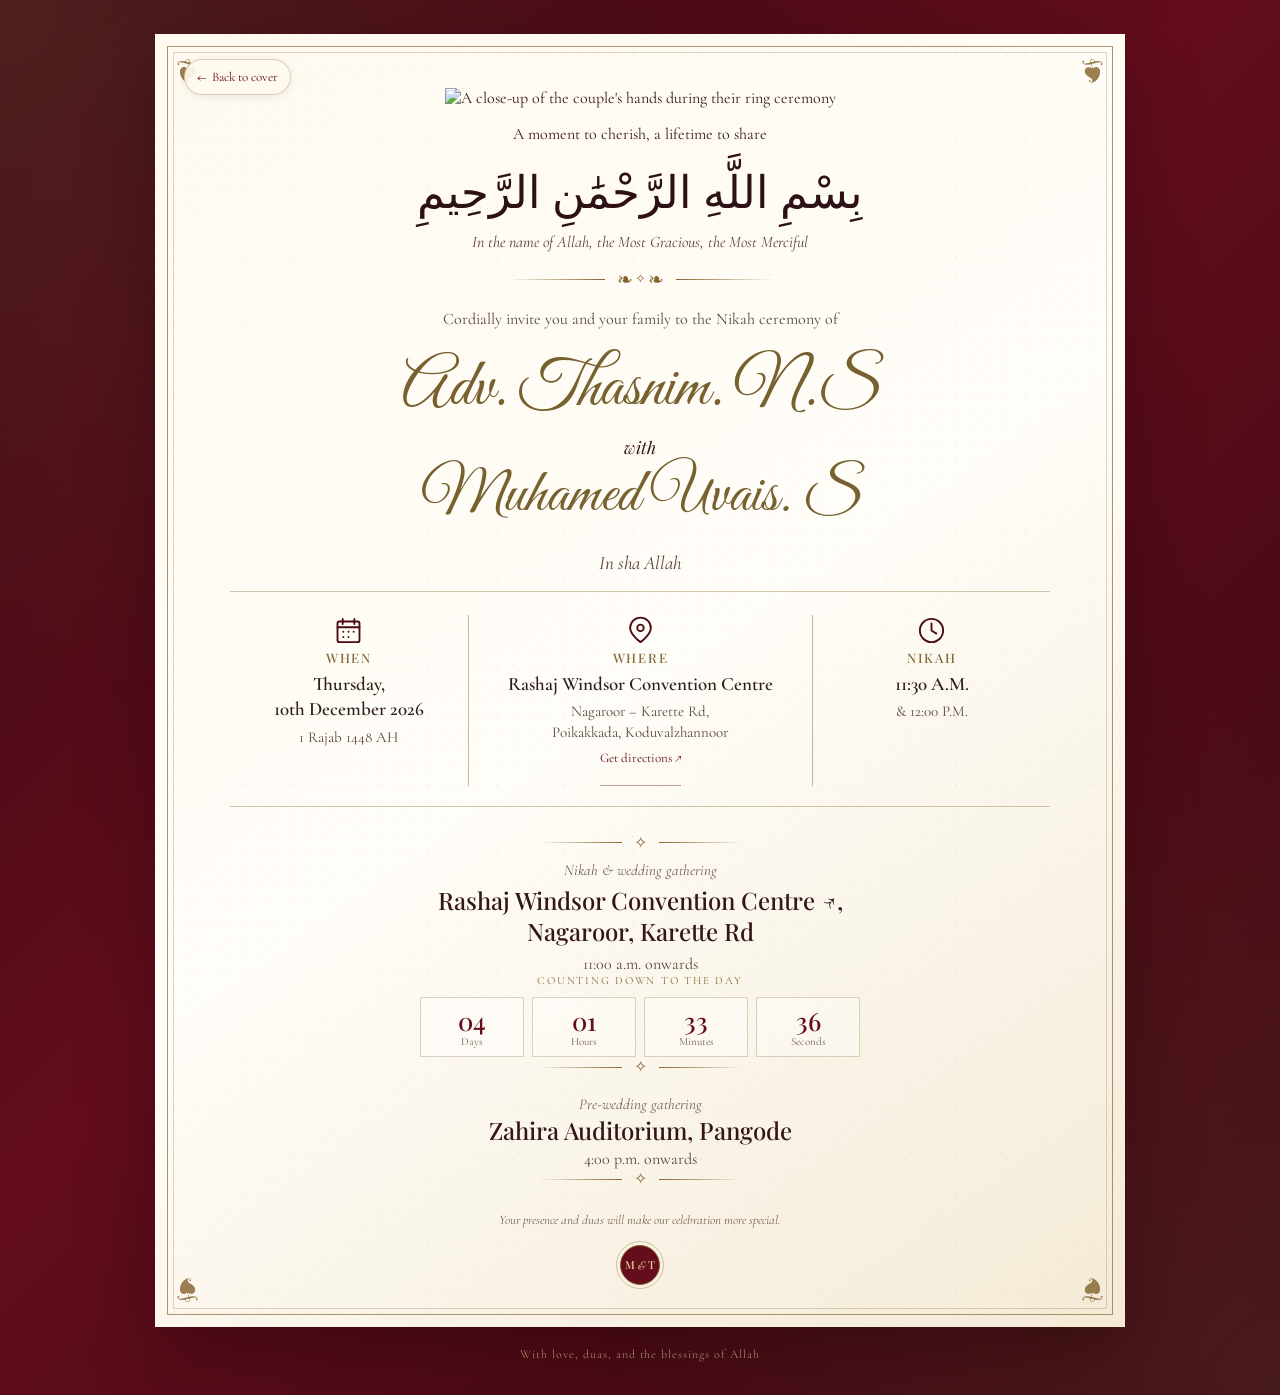
==== invitation.html @ 9c149358 "Update invitation.html" ====
<!DOCTYPE html>
<html lang="en">
<head>
  <meta charset="UTF-8" />
  <meta name="viewport" content="width=device-width, initial-scale=1.0" />
  <meta name="theme-color" content="#640d1c" />
  <meta name="description" content="Nikah invitation of Adv. Thasnim N.S and Muhamed Uvais S, Thursday 10 December 2026." />
  <title>The Invitation | Thasnim &amp; Muhamed Uvais</title>
  <link rel="preconnect" href="https://fonts.googleapis.com" />
  <link rel="preconnect" href="https://fonts.gstatic.com" crossorigin />
  <link href="https://fonts.googleapis.com/css2?family=Cormorant+Garamond:wght@400;500;600;700&family=Great+Vibes&family=Playfair+Display:wght@400;500;600;700&display=swap" rel="stylesheet" />
  <link rel="stylesheet" href="style.css" />
  <script src="script.js" defer></script>
</head>
<body class="invitation-page">
  <main class="invitation-wrap">
    <article class="invitation-paper">
      <div class="paper-border" aria-hidden="true"></div>
      <span class="paper-corner paper-corner--tl" aria-hidden="true">❦</span>
      <span class="paper-corner paper-corner--tr" aria-hidden="true">❦</span>
      <span class="paper-corner paper-corner--bl" aria-hidden="true">❦</span>
      <span class="paper-corner paper-corner--br" aria-hidden="true">❦</span>

      <!-- Wedding photograph hero: keep images/wedding-hands.jpeg beside these files. -->
      <section class="invitation-hero" aria-label="Wedding photograph">
        <img
          class="hero-image"
          src="images/wedding-hands.jpeg"
          alt="A close-up of the couple's hands during their ring ceremony"
          width="1040"
          height="694"
          fetchpriority="high"
        />
        <div class="hero-overlay" aria-hidden="true"></div>
        <a class="back-link" href="index.html" aria-label="Return to the cover page">Back to cover</a>
        <div class="hero-ornament" aria-hidden="true">
          
        </div>
        <p class="hero-caption">A moment to cherish, a lifetime to share</p>
      </section>

      <div class="invitation-content">
        <header class="invitation-header">
          <p class="bismillah" lang="ar" dir="rtl">بِسْمِ اللَّهِ الرَّحْمَٰنِ الرَّحِيمِ</p>
          <p class="translation">In the name of Allah, the Most Gracious, the Most Merciful</p>
          <div class="ornament-divider" aria-hidden="true"><span></span>❧<i>✧</i>❧<span></span></div>
          <p class="invitation-copy">Cordially invite you and your family to the Nikah ceremony of</p>
        </header>

        <section class="couple-section" aria-label="The couple">
          <p class="script-name bride-name">Adv. Thasnim. N.S</p>
          <p class="with-line">with</p>
          <p class="script-name groom-name">Muhamed Uvais. S</p>
        </section>

        <p class="insha-line">In sha Allah</p>

        <section class="event-grid" aria-label="Wedding details">
          <div class="event-item">
            <div class="event-icon" aria-hidden="true">
              <svg viewBox="0 0 24 24"><rect x="3.5" y="5" width="17" height="16" rx="1.5"></rect><path d="M7.5 3v4M16.5 3v4M3.5 9.5h17M8 13h.01M12 13h.01M16 13h.01M8 17h.01M12 17h.01"></path></svg>
            </div>
            <h2>When</h2>
            <p class="event-main">Thursday,<br />10th December 2026</p>
            <p class="event-sub">1 Rajab 1448 AH</p>
          </div>

          <div class="event-item event-item--venue">
            <div class="event-icon" aria-hidden="true">
              <svg viewBox="0 0 24 24"><path d="M20 10c0 5.2-8 11-8 11S4 15.2 4 10a8 8 0 1 1 16 0Z"></path><circle cx="12" cy="10" r="2.5"></circle></svg>
            </div>
            <h2>Where</h2>
            <p class="event-main">Rashaj Windsor Convention Centre</p>
            <p class="event-sub">Nagaroor – Karette Rd,<br />Poikakkada, Koduvalzhannoor</p>
            <a class="text-link" href="https://www.google.com/maps/search/?api=1&amp;query=Rashaj+Windsor+Convention+Centre+Nagaroor+Karette+Road+Poikakkada+Koduvalzhannoor" target="_blank" rel="noopener noreferrer">Get directions ↗</a>
          </div>

          <div class="event-item">
            <div class="event-icon" aria-hidden="true">
              <svg viewBox="0 0 24 24"><circle cx="12" cy="12" r="9"></circle><path d="M12 6.5V12l3.8 2.4"></path></svg>
            </div>
            <h2>Nikah</h2>
            <p class="event-main">11:30 A.M.</p>
            <p class="event-sub">&amp; 12:00 P.M.</p>
          </div>
        </section>

        <section class="countdown-section" aria-label="Countdown to the wedding">
          <div class="ornament-divider ornament-divider--small" aria-hidden="true"><span></span>✧<span></span></div>
          <p class="gathering-label">Nikah &amp; wedding gathering</p>
          <p class="gathering-detail">
            <a class="gathering-map-link" href="https://www.google.com/maps/search/?api=1&amp;query=Rashaj+Windsor+Convention+Centre+Nagaroor+Karette+Road+Poikakkada+Koduvalzhannoor" target="_blank" rel="noopener noreferrer">Rashaj Windsor Convention Centre ↗,<br />Nagaroor, Karette Rd</a>
          </p>
          <p class="gathering-time">11:00 a.m. onwards</p>
          <p class="countdown-heading">Counting down to the day</p>
          <div class="countdown" data-countdown>
            <div><strong data-days>--</strong><span>Days</span></div>
            <div><strong data-hours>--</strong><span>Hours</span></div>
            <div><strong data-minutes>--</strong><span>Minutes</span></div>
            <div><strong data-seconds>--</strong><span>Seconds</span></div>
          </div>
          <div class="ornament-divider ornament-divider--small" aria-hidden="true"><span></span>✧<span></span></div>
        </section>

        <section class="gathering-section" aria-label="Pre-wedding gathering">
          <p class="gathering-label">Pre-wedding gathering</p>
          <p class="gathering-detail">Zahira Auditorium, Pangode</p>
          <p class="gathering-time">4:00 p.m. onwards</p>
          <div class="ornament-divider ornament-divider--small" aria-hidden="true"><span></span>✧<span></span></div>
        </section>

        <footer class="invitation-footer">
          <p class="footer-dua">Your presence and duas will make our celebration more special.</p>
          <a class="return-seal" href="index.html" aria-label="Return to the cover page"><span>M <i>&amp;</i> T</span></a>
        </footer>
      </div>
    </article>
    <p class="outside-note">With love, duas, and the blessings of Allah</p>
  </main>
</body>
</html>
---- style.css ----
:root {
  --red-950: #350711;
  --red-900: #4a0915;
  --red-800: #640d1c;
  --red-700: #7d1727;
  --red-600: #912b3a;
  --gold: #c5a15d;
  --gold-light: #ead6a0;
  --gold-dark: #86642f;
  --paper: #fffaf0;
  --paper-deep: #f4ead6;
  --ink: #37171a;
  --muted-ink: #745d54;
  --serif: "Cormorant Garamond", Georgia, serif;
  --display: "Playfair Display", Georgia, serif;
  --script: "Great Vibes", "Brush Script MT", cursive;
}

* { box-sizing: border-box; }
html { scroll-behavior: smooth; }
body { margin: 0; font-family: var(--serif); }
a { color: inherit; }

/* COVER PAGE */
.cover-page {
  min-height: 100svh;
  color: var(--paper);
  background:
    radial-gradient(ellipse at 50% 40%, rgba(160, 45, 57, .5), transparent 48%),
    radial-gradient(circle at 6% 9%, rgba(205, 164, 91, .15), transparent 24%),
    radial-gradient(circle at 92% 88%, rgba(205, 164, 91, .12), transparent 27%),
    linear-gradient(135deg, var(--red-950), var(--red-800) 49%, #470813);
}
.cover-scene {
  min-height: 100svh;
  width: 100%;
  position: relative;
  isolation: isolate;
  display: flex;
  flex-direction: column;
  align-items: center;
  justify-content: center;
  padding: 30px 18px 22px;
  overflow: hidden;
}
.cover-scene::before,
.cover-scene::after {
  content: "✧  ❦  ✧";
  position: absolute;
  z-index: -1;
  color: rgba(234, 214, 160, .4);
  font-size: clamp(30px, 5vw, 65px);
  letter-spacing: .2em;
  writing-mode: vertical-rl;
  user-select: none;
}
.cover-scene::before { top: 7%; left: 3%; }
.cover-scene::after { right: 3%; bottom: 7%; transform: rotate(180deg); }
.ambient-glow {
  position: absolute;
  inset: 20px;
  border: 1px solid rgba(234, 214, 160, .23);
  outline: 1px solid rgba(234, 214, 160, .10);
  outline-offset: 5px;
  pointer-events: none;
}
.cover-card {
  width: min(100%, 525px);
  min-height: 680px;
  position: relative;
  display: flex;
  flex-direction: column;
  align-items: center;
  justify-content: center;
  padding: 54px 28px 42px;
  text-align: center;
  background:
    linear-gradient(135deg, rgba(255, 250, 240, .075), rgba(255, 250, 240, .015)),
    rgba(63, 6, 17, .18);
  border: 1px solid rgba(222, 186, 111, .75);
  box-shadow: 0 22px 80px rgba(20, 0, 4, .28), inset 0 0 0 7px rgba(222, 186, 111, .055);
  animation: card-arrive .8s ease both;
}
.cover-card::before {
  content: "";
  position: absolute;
  inset: 8px;
  border: 1px solid rgba(222, 186, 111, .35);
  pointer-events: none;
}
.corner-flourish {
  position: absolute;
  z-index: 1;
  color: var(--gold-light);
  font-size: 36px;
  line-height: 1;
  opacity: .88;
}
.corner-flourish--tl { top: 17px; left: 17px; }
.corner-flourish--tr { top: 17px; right: 17px; transform: scaleX(-1); }
.corner-flourish--bl { bottom: 17px; left: 17px; transform: scaleY(-1); }
.corner-flourish--br { bottom: 17px; right: 17px; transform: scale(-1); }
.cover-topline {
  display: flex;
  justify-content: center;
  align-items: center;
  gap: 10px;
  width: 100%;
  color: var(--gold-light);
  font-size: clamp(18px, 3vw, 24px);
}
.cover-topline span { height: 1px; width: 35px; background: linear-gradient(90deg, transparent, var(--gold)); }
.cover-topline span:last-child { transform: rotate(180deg); }
.cover-kicker {
  margin: 17px 0 4px;
  color: var(--gold-light);
  text-transform: uppercase;
  letter-spacing: .22em;
  font-size: 10px;
}
.cover-title {
  margin: 0;
  font: 500 clamp(28px, 6vw, 40px)/1.2 var(--display);
  letter-spacing: .015em;
}
.cover-intro { margin: 10px 0 27px; color: rgba(255, 250, 240, .78); font-size: 17px; font-style: italic; }
.seal-link {
  width: 196px;
  height: 196px;
  flex: 0 0 auto;
  position: relative;
  display: grid;
  place-items: center;
  border-radius: 50%;
  text-decoration: none;
  color: var(--gold-light);
  background: radial-gradient(circle, #851c2d 0%, #6a0e20 65%, #4e0816 100%);
  border: 1px solid var(--gold-light);
  box-shadow: 0 0 0 7px rgba(197, 161, 93, .12), 0 0 0 8px rgba(197, 161, 93, .62), 0 13px 28px rgba(20, 0, 4, .28), inset 0 0 0 10px rgba(234, 214, 160, .06);
  transition: transform .35s ease, box-shadow .35s ease, background .35s ease;
  cursor: pointer;
  -webkit-tap-highlight-color: transparent;
}
.seal-link:hover { transform: scale(1.045) rotate(-2deg); box-shadow: 0 0 0 7px rgba(197, 161, 93, .18), 0 0 0 9px rgba(197, 161, 93, .82), 0 18px 38px rgba(20, 0, 4, .34), inset 0 0 0 10px rgba(234, 214, 160, .08); }
.seal-link:focus-visible { outline: 3px solid white; outline-offset: 14px; }
.seal-ring { position: absolute; border-radius: 50%; pointer-events: none; }
.seal-ring--outer { inset: 14px; border: 1px solid rgba(234, 214, 160, .7); }
.seal-ring--inner { inset: 21px; border: 1px dashed rgba(234, 214, 160, .44); }
.seal-monogram { font: 500 47px/1 var(--display); letter-spacing: -.06em; white-space: nowrap; }
.seal-monogram i { font: normal 24px var(--script); margin: 0 -2px; color: #fff0c4; }
.seal-stars { position: absolute; top: 24px; font-size: 12px; color: #fff0c4; }
.seal-stars--bottom { top: auto; bottom: 24px; }
.cover-names { margin: 31px 0 4px; font: 500 24px/1.2 var(--display); }
.cover-names span { color: var(--gold-light); font-style: italic; }
.cover-divider { width: 130px; margin: 15px 0 10px; display: flex; align-items: center; gap: 8px; color: var(--gold-light); }
.cover-divider::before, .cover-divider::after { content: ""; height: 1px; background: rgba(234, 214, 160, .5); flex: 1; }
.cover-date { margin: 0; color: var(--gold-light); font-size: 16px; letter-spacing: .04em; }
.cover-date span { margin: 0 5px; }
.cover-tap { display: flex; align-items: center; gap: 9px; margin: 27px 0 0; color: rgba(255, 250, 240, .76); font-size: 12px; letter-spacing: .11em; text-transform: uppercase; }
.tap-dot { width: 4px; height: 4px; display: inline-block; border-radius: 50%; background: var(--gold); }
.cover-footer { margin: 20px 0 0; color: rgba(234, 214, 160, .68); letter-spacing: .15em; text-transform: uppercase; font-size: 10px; }

/* INVITATION PAGE */
.invitation-page {
  min-height: 100svh;
  color: var(--ink);
  background:
    radial-gradient(ellipse at 0% 0%, rgba(197, 161, 93, .16), transparent 36%),
    radial-gradient(ellipse at 100% 100%, rgba(197, 161, 93, .13), transparent 37%),
    linear-gradient(135deg, var(--red-950), var(--red-800) 45%, var(--red-950));
}
.invitation-wrap { width: 100%; padding: 34px 16px; }
.invitation-paper {
  position: relative;
  overflow: hidden;
  width: min(100%, 970px);
  margin: 0 auto;
  padding: 54px clamp(22px, 5vw, 65px) 42px;
  background:
    radial-gradient(circle at 12% 18%, rgba(183, 141, 70, .06) 0 1px, transparent 1.5px),
    radial-gradient(circle at 83% 68%, rgba(183, 141, 70, .045) 0 1px, transparent 1.5px),
    linear-gradient(145deg, var(--paper), #fffdf8 50%, var(--paper-deep));
  background-size: 17px 17px, 23px 23px, auto;
  box-shadow: 0 22px 70px rgba(20, 0, 4, .32);
  text-align: center;
  animation: paper-arrive .65s ease both;
}
.paper-border { position: absolute; inset: 12px; border: 1px solid rgba(134, 100, 47, .68); pointer-events: none; }
.paper-border::after { content: ""; position: absolute; inset: 5px; border: 1px solid rgba(134, 100, 47, .26); }
.paper-corner { position: absolute; z-index: 1; color: var(--gold-dark); font-size: 32px; line-height: 1; opacity: .82; }
.paper-corner--tl { top: 21px; left: 21px; }
.paper-corner--tr { top: 21px; right: 21px; transform: scaleX(-1); }
.paper-corner--bl { bottom: 21px; left: 21px; transform: scaleY(-1); }
.paper-corner--br { bottom: 21px; right: 21px; transform: scale(-1); }
.back-link {
  position: absolute;
  top: 25px;
  left: 29px;
  z-index: 3;
  padding: 5px 8px;
  color: var(--red-800);
  text-decoration: none;
  font-size: 13px;
  border-bottom: 1px solid transparent;
  transition: border-color .2s ease;
}
.back-link:hover { border-color: var(--gold-dark); }
.invitation-header { max-width: 710px; position: relative; z-index: 2; margin: 0 auto; }
.bismillah { margin: 0 0 4px; font-family: "Times New Roman", serif; font-size: clamp(31px, 5vw, 45px); line-height: 1.5; color: #2e1115; }
.translation { margin: 0; color: #5b413b; font-size: clamp(13px, 2vw, 16px); font-style: italic; }
.ornament-divider { display: flex; align-items: center; justify-content: center; gap: 12px; width: min(100%, 310px); margin: 16px auto; color: var(--gold-dark); font-size: 19px; }
.ornament-divider span { flex: 1; max-width: 98px; height: 1px; background: linear-gradient(90deg, transparent, var(--gold-dark)); }
.ornament-divider span:last-child { transform: rotate(180deg); }
.ornament-divider i { font-style: normal; font-size: 13px; margin: 0 -10px; }
.parents-line { margin: 0; font: 500 clamp(22px, 3.2vw, 31px)/1.2 var(--display); color: #321316; }
.family-address { margin: 5px 0 21px; color: var(--muted-ink); font-size: 14px; }
.family-address a { color: inherit; text-decoration: none; white-space: nowrap; }
.family-address a:hover { color: var(--red-700); text-decoration: underline; }
.family-address span { margin: 0 4px; color: var(--gold-dark); }
.invitation-copy { max-width: 640px; margin: 0 auto; font-size: 16px; line-height: 1.55; color: #59433c; }
.couple-section { margin: 20px auto 0; max-width: 760px; position: relative; z-index: 2; }
.script-name { margin: 0; color: #76612f; font-family: var(--script); font-weight: 400; font-size: clamp(44px, 7vw, 66px); line-height: 1.17; }
.family-line { margin: 1px 0 0; color: #3e2927; font-size: 15px; line-height: 1.42; }
.with-line { margin: 7px 0 2px; font-family: var(--display); font-style: italic; font-size: 17px; }
.groom-name { font-size: clamp(43px, 6.5vw, 62px); }
.insha-line { margin: 19px 0 17px; font-size: 19px; font-style: italic; color: #5a3f34; }
.event-grid {
  display: grid;
  grid-template-columns: 1fr 1.45fr 1fr;
  align-items: stretch;
  position: relative;
  z-index: 2;
  border-top: 1px solid rgba(134, 100, 47, .37);
  border-bottom: 1px solid rgba(134, 100, 47, .37);
  padding: 23px 0 20px;
  margin: 0 auto;
  max-width: 820px;
}
.event-item { padding: 0 17px; display: flex; flex-direction: column; align-items: center; justify-content: flex-start; }
.event-item + .event-item { border-left: 1px solid rgba(134, 100, 47, .45); }
.event-icon { width: 31px; height: 31px; margin-bottom: 4px; color: var(--red-900); }
.event-icon svg { width: 100%; height: 100%; fill: none; stroke: currentColor; stroke-width: 1.45; stroke-linecap: round; stroke-linejoin: round; }
.event-item h2 { margin: 0 0 5px; font: 500 13px/1.2 var(--display); letter-spacing: .13em; text-transform: uppercase; color: #856a38; }
.event-main { margin: 0; color: #2f1d1b; font: 600 clamp(15px, 2.1vw, 19px)/1.35 var(--serif); }
.event-sub { margin: 5px 0 0; color: #5c453e; font-size: 15px; line-height: 1.35; }
.text-link { display: inline-block; margin-top: 8px; color: var(--red-800); font-size: 13px; border-bottom: 1px solid rgba(100, 13, 28, .4); text-decoration: none; }
.text-link:hover { border-color: var(--red-800); }
.gathering-section { margin: 18px auto 0; position: relative; z-index: 2; }
.ornament-divider--small { margin: 0 auto 8px; width: 205px; font-size: 16px; }
.gathering-label { margin: 0 0 2px; font-size: 15px; color: var(--muted-ink); font-style: italic; }
.gathering-detail { margin: 0; font: 500 clamp(18px, 2.7vw, 24px)/1.3 var(--display); color: #341619; }
.gathering-time { margin: 3px 0 0; font-size: 16px; color: #5c453e; }
.countdown-section { margin: 26px auto 0; max-width: 440px; position: relative; z-index: 2; }
.countdown-heading { margin: 0 0 10px; text-transform: uppercase; letter-spacing: .16em; color: #876b38; font-size: 11px; }
.countdown { display: grid; grid-template-columns: repeat(4, 1fr); gap: 8px; }
.countdown div { display: flex; flex-direction: column; gap: 2px; padding: 10px 4px 8px; border: 1px solid rgba(134, 100, 47, .28); background: rgba(255, 255, 255, .35); }
.countdown strong { color: var(--red-800); font: 500 25px/1 var(--display); font-variant-numeric: tabular-nums; }
.countdown span { color: #796156; font-size: 11px; }
.invitation-footer { margin: 22px auto 0; position: relative; z-index: 2; }
.compliments-title { margin: 0; color: #6c4f43; font-size: 14px; font-style: italic; }
.compliments-names { margin: 3px 0 0; color: #33171a; font: 500 19px/1.3 var(--display); }
.ornament-divider--footer { margin: 11px auto 6px; font-size: 16px; }
.footer-dua { max-width: 430px; margin: 0 auto; color: #7d6557; font-size: 13px; font-style: italic; line-height: 1.5; }
.return-seal { display: inline-grid; place-items: center; width: 40px; height: 40px; margin-top: 14px; border-radius: 50%; border: 1px solid var(--gold-dark); outline: 1px solid rgba(134, 100, 47, .35); outline-offset: 3px; background: var(--red-800); color: var(--gold-light); text-decoration: none; transition: transform .25s ease; }
.return-seal:hover { transform: rotate(-8deg); }
.return-seal span { font: 500 11px var(--display); }
.return-seal i { font: normal 11px var(--script); }
.outside-note { margin: 20px auto 0; text-align: center; color: rgba(234, 214, 160, .7); font-size: 12px; letter-spacing: .08em; }

/* Transitions and reduced motion */
body.page-leaving .cover-card, body.page-leaving .invitation-paper { animation: card-depart .4s ease forwards; }
@keyframes card-arrive { from { opacity: 0; transform: translateY(14px) scale(.985); } to { opacity: 1; transform: translateY(0) scale(1); } }
@keyframes paper-arrive { from { opacity: 0; transform: translateY(12px); } to { opacity: 1; transform: translateY(0); } }
@keyframes card-depart { to { opacity: 0; transform: scale(1.02); } }

@media (max-width: 650px) {
  .cover-scene { padding: 20px 15px 17px; }
  .ambient-glow { inset: 12px; }
  .cover-card { min-height: 0; padding: 45px 20px 34px; }
  .corner-flourish { font-size: 27px; }
  .corner-flourish--tl { top: 14px; left: 14px; }
  .corner-flourish--tr { top: 14px; right: 14px; }
  .corner-flourish--bl { bottom: 14px; left: 14px; }
  .corner-flourish--br { bottom: 14px; right: 14px; }
  .seal-link { width: 170px; height: 170px; }
  .seal-monogram { font-size: 40px; }
  .cover-names { font-size: 21px; }
  .cover-scene::before { left: 1%; top: 4%; font-size: 26px; }
  .cover-scene::after { right: 1%; bottom: 4%; font-size: 26px; }
  .invitation-wrap { padding: 15px 8px; }
  .invitation-paper { padding: 54px 23px 32px; }
  .paper-border { inset: 8px; }
  .paper-border::after { inset: 4px; }
  .paper-corner { font-size: 24px; }
  .paper-corner--tl { top: 15px; left: 15px; }
  .paper-corner--tr { top: 15px; right: 15px; }
  .paper-corner--bl { bottom: 15px; left: 15px; }
  .paper-corner--br { bottom: 15px; right: 15px; }
  .back-link { top: 16px; left: 18px; font-size: 12px; }
  .family-address { font-size: 12px; }
  .invitation-copy { font-size: 15px; }
  .script-name { font-size: clamp(42px, 11vw, 58px); }
  .family-line { font-size: 13px; }
  .event-grid { grid-template-columns: 1fr; gap: 0; padding: 8px 0; }
  .event-item { padding: 17px 7px; }
  .event-item + .event-item { border-left: 0; border-top: 1px solid rgba(134, 100, 47, .35); }
  .event-icon { width: 28px; height: 28px; }
  .event-main { font-size: 18px; }
  .event-sub { font-size: 14px; }
  .gathering-section { margin-top: 20px; }
  .countdown-section { margin-top: 22px; }
  .countdown { gap: 5px; }
  .countdown strong { font-size: 22px; }
  .countdown span { font-size: 10px; }
}

@media (prefers-reduced-motion: reduce) {
  *, *::before, *::after { scroll-behavior: auto !important; animation-duration: .01ms !important; animation-iteration-count: 1 !important; transition-duration: .01ms !important; }
}


/* =========================================================
   MOBILE-FRIENDLY INVITATION REFINEMENTS
   Keep this section at the end so it overrides earlier rules.
   ========================================================= */

html {
  -webkit-text-size-adjust: 100%;
  text-size-adjust: 100%;
}

.invitation-page {
  overflow-x: hidden;
}

.invitation-wrap {
  padding-left: max(8px, env(safe-area-inset-left));
  padding-right: max(8px, env(safe-area-inset-right));
}

.invitation-paper {
  min-width: 0;
  overflow-wrap: break-word;
}

.invitation-paper img,
.invitation-paper svg {
  max-width: 100%;
}

/* Give the return link a visible label and a comfortable tap target. */
.back-link {
  display: inline-flex;
  align-items: center;
  justify-content: center;
  min-height: 36px;
  gap: 5px;
  border: 1px solid rgba(134, 100, 47, .3);
  border-radius: 999px;
  padding: 7px 12px;
  background: rgba(255, 250, 240, .92);
  box-shadow: 0 2px 8px rgba(53, 7, 17, .08);
  white-space: nowrap;
}

.back-link::before {
  content: "←";
  font-size: 15px;
  line-height: 1;
}

.back-link:focus-visible,
.text-link:focus-visible,
.return-seal:focus-visible,
.gathering-map-link:focus-visible {
  outline: 2px solid var(--gold-dark);
  outline-offset: 3px;
}

.text-link,
.gathering-map-link {
  min-height: 36px;
  align-items: center;
  justify-content: center;
}

.gathering-map-link {
  display: inline-block;
  padding: 4px 0;
  color: inherit;
  text-decoration: none;
  text-underline-offset: 3px;
}

/* Tablet-sized screens: keep the layout balanced and readable. */
@media (min-width: 651px) and (max-width: 850px) {
  .invitation-wrap {
    padding: 22px 12px;
  }

  .invitation-paper {
    padding: 52px clamp(22px, 4vw, 36px) 36px;
  }

  .event-grid {
    grid-template-columns: 1fr 1.35fr 1fr;
  }

  .event-item {
    padding-left: 10px;
    padding-right: 10px;
  }

  .event-sub {
    font-size: 14px;
  }
}

/* Phones */
@media (max-width: 650px) {
  .invitation-wrap {
    padding-top: max(10px, env(safe-area-inset-top));
    padding-bottom: max(12px, env(safe-area-inset-bottom));
    padding-left: max(7px, env(safe-area-inset-left));
    padding-right: max(7px, env(safe-area-inset-right));
  }

  .invitation-paper {
    padding: 62px clamp(16px, 4.8vw, 23px) 29px;
  }

  .paper-border {
    inset: 8px;
  }

  .paper-border::after {
    inset: 4px;
  }

  .paper-corner {
    font-size: 22px;
  }

  .paper-corner--tl { top: 14px; left: 13px; }
  .paper-corner--tr { top: 14px; right: 13px; }
  .paper-corner--bl { bottom: 14px; left: 13px; }
  .paper-corner--br { bottom: 14px; right: 13px; }

  .back-link {
    top: 13px;
    left: 50%;
    transform: translateX(-50%);
    min-height: 36px;
    padding: 7px 12px;
    font-size: 12px;
  }

  .back-link:hover {
    border-color: rgba(134, 100, 47, .55);
  }

  .bismillah {
    font-size: clamp(22px, 7vw, 30px);
    line-height: 1.6;
    overflow-wrap: normal;
  }

  .translation {
    max-width: 310px;
    margin: 2px auto 0;
    font-size: clamp(12px, 3.4vw, 14px);
    line-height: 1.45;
  }

  .ornament-divider {
    width: min(100%, 270px);
    gap: 9px;
    margin: 13px auto;
  }

  .invitation-copy {
    max-width: 360px;
    padding: 0 2px;
    font-size: clamp(14px, 3.8vw, 15px);
    line-height: 1.55;
  }

  .couple-section {
    width: 100%;
    margin-top: 17px;
  }

  .script-name,
  .groom-name {
    max-width: 100%;
    font-size: clamp(34px, 9.7vw, 48px);
    line-height: 1.22;
    overflow-wrap: normal;
  }

  .with-line {
    margin: 4px 0 1px;
    font-size: 16px;
  }

  .insha-line {
    margin: 14px 0 15px;
    font-size: 17px;
  }

  .event-grid {
    grid-template-columns: minmax(0, 1fr);
    padding: 4px 0;
    margin-top: 0;
  }

  .event-item {
    min-width: 0;
    padding: 15px 5px 16px;
  }

  .event-item + .event-item {
    border-left: 0;
    border-top: 1px solid rgba(134, 100, 47, .3);
  }

  .event-icon {
    width: 26px;
    height: 26px;
    margin-bottom: 5px;
  }

  .event-item h2 {
    font-size: 12px;
    margin-bottom: 5px;
  }

  .event-main {
    max-width: 100%;
    font-size: 17px;
    line-height: 1.4;
    overflow-wrap: anywhere;
  }

  .event-sub {
    max-width: 100%;
    font-size: 13px;
    line-height: 1.45;
    overflow-wrap: anywhere;
  }

  .text-link {
    display: inline-flex;
    margin-top: 7px;
    padding: 5px 8px;
    font-size: 13px;
  }

  .countdown-section {
    width: 100%;
    max-width: 360px;
    margin-top: 21px;
  }

  .countdown-heading {
    font-size: 10px;
    line-height: 1.5;
    letter-spacing: .12em;
    margin-bottom: 9px;
  }

  .countdown {
    grid-template-columns: repeat(4, minmax(0, 1fr));
    gap: 5px;
  }

  .countdown div {
    min-width: 0;
    padding: 9px 2px 8px;
  }

  .countdown strong {
    font-size: clamp(18px, 5.8vw, 22px);
  }

  .countdown span {
    font-size: clamp(9px, 2.8vw, 11px);
  }

  .gathering-section {
    margin-top: 19px;
  }

  .gathering-label {
    font-size: 14px;
    line-height: 1.4;
  }

  .gathering-detail {
    max-width: 100%;
    font-size: clamp(17px, 4.8vw, 21px);
    line-height: 1.4;
    overflow-wrap: anywhere;
  }

  .gathering-time {
    font-size: 14px;
  }

  .ornament-divider--small {
    width: min(205px, 90%);
  }

  .invitation-footer {
    margin-top: 20px;
  }

  .footer-dua {
    max-width: 300px;
    font-size: 13px;
    line-height: 1.6;
    padding: 0 4px;
  }

  .return-seal {
    width: 44px;
    height: 44px;
    margin-top: 15px;
  }

  .outside-note {
    max-width: 310px;
    padding: 0 10px;
    font-size: 11px;
    line-height: 1.6;
  }
}

/* Very narrow phones, including 320px-wide screens. */
@media (max-width: 360px) {
  .invitation-paper {
    padding-left: 14px;
    padding-right: 14px;
  }

  .bismillah {
    font-size: 22px;
  }

  .script-name,
  .groom-name {
    font-size: 33px;
  }

  .event-item {
    padding-left: 2px;
    padding-right: 2px;
  }

  .countdown {
    gap: 4px;
  }

  .countdown strong {
    font-size: 18px;
  }
}
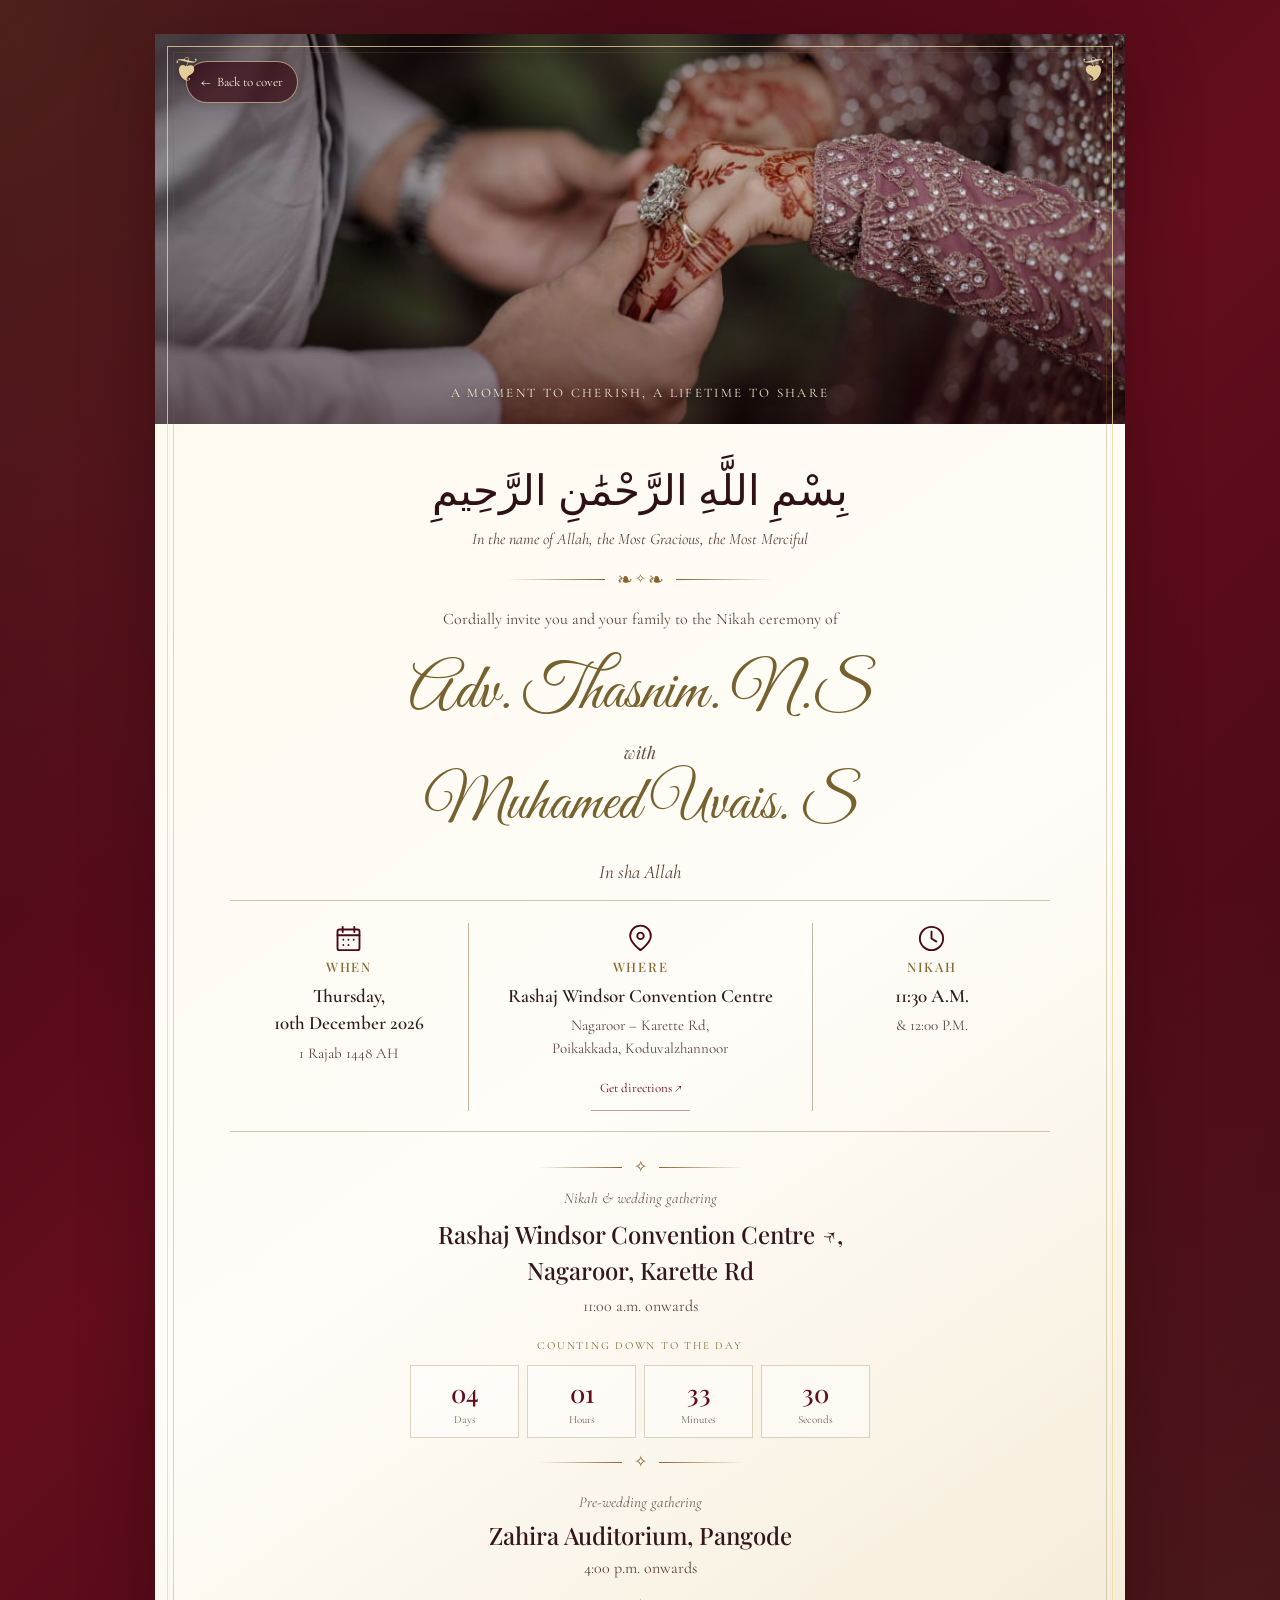
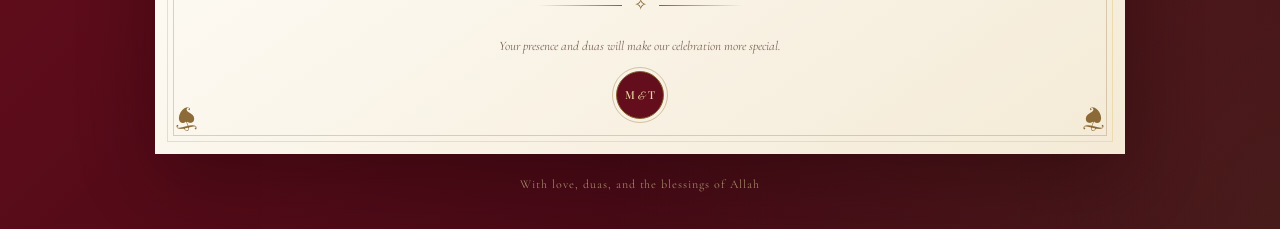
==== commit 7ca7c946: "Update invitation.html" ====
--- a/invitation.html
+++ b/invitation.html
@@ -33,9 +33,7 @@
         />
         <div class="hero-overlay" aria-hidden="true"></div>
         <a class="back-link" href="index.html" aria-label="Return to the cover page">Back to cover</a>
-        <div class="hero-ornament" aria-hidden="true">
-          
-        </div>
+        
         <p class="hero-caption">A moment to cherish, a lifetime to share</p>
       </section>
 
--- a/style.css
+++ b/style.css
@@ -3,364 +3,662 @@
   --red-900: #4a0915;
   --red-800: #640d1c;
   --red-700: #7d1727;
-  --red-600: #912b3a;
+
   --gold: #c5a15d;
   --gold-light: #ead6a0;
   --gold-dark: #86642f;
+
   --paper: #fffaf0;
   --paper-deep: #f4ead6;
+
   --ink: #37171a;
   --muted-ink: #745d54;
+
   --serif: "Cormorant Garamond", Georgia, serif;
   --display: "Playfair Display", Georgia, serif;
   --script: "Great Vibes", "Brush Script MT", cursive;
 }
 
-* { box-sizing: border-box; }
-html { scroll-behavior: smooth; }
-body { margin: 0; font-family: var(--serif); }
-a { color: inherit; }
-
-/* COVER PAGE */
+/* =========================================
+   GLOBAL RESET
+   ========================================= */
+
+* {
+  box-sizing: border-box;
+}
+
+html {
+  scroll-behavior: smooth;
+  -webkit-text-size-adjust: 100%;
+  text-size-adjust: 100%;
+}
+
+body {
+  margin: 0;
+  font-family: var(--serif);
+}
+
+img,
+svg {
+  max-width: 100%;
+}
+
+a {
+  color: inherit;
+  -webkit-tap-highlight-color: transparent;
+}
+
+button,
+a {
+  touch-action: manipulation;
+}
+
+a:focus-visible {
+  outline: 2px solid var(--gold-light);
+  outline-offset: 4px;
+}
+
+/* =========================================
+   COVER PAGE
+   ========================================= */
+
 .cover-page {
+  min-height: 100vh;
   min-height: 100svh;
   color: var(--paper);
+
   background:
-    radial-gradient(ellipse at 50% 40%, rgba(160, 45, 57, .5), transparent 48%),
-    radial-gradient(circle at 6% 9%, rgba(205, 164, 91, .15), transparent 24%),
-    radial-gradient(circle at 92% 88%, rgba(205, 164, 91, .12), transparent 27%),
-    linear-gradient(135deg, var(--red-950), var(--red-800) 49%, #470813);
-}
+    radial-gradient(
+      ellipse at 50% 40%,
+      rgba(160, 45, 57, 0.5),
+      transparent 48%
+    ),
+    radial-gradient(
+      circle at 6% 9%,
+      rgba(205, 164, 91, 0.15),
+      transparent 24%
+    ),
+    radial-gradient(
+      circle at 92% 88%,
+      rgba(205, 164, 91, 0.12),
+      transparent 27%
+    ),
+    linear-gradient(
+      135deg,
+      var(--red-950),
+      var(--red-800) 49%,
+      #470813
+    );
+}
+
 .cover-scene {
-  min-height: 100svh;
-  width: 100%;
   position: relative;
   isolation: isolate;
+
   display: flex;
   flex-direction: column;
   align-items: center;
   justify-content: center;
+
+  width: 100%;
+  min-height: 100vh;
+  min-height: 100svh;
+
   padding: 30px 18px 22px;
   overflow: hidden;
 }
+
 .cover-scene::before,
 .cover-scene::after {
   content: "✧  ❦  ✧";
+
   position: absolute;
   z-index: -1;
-  color: rgba(234, 214, 160, .4);
+
+  color: rgba(234, 214, 160, 0.4);
   font-size: clamp(30px, 5vw, 65px);
-  letter-spacing: .2em;
+  letter-spacing: 0.2em;
   writing-mode: vertical-rl;
+
   user-select: none;
-}
-.cover-scene::before { top: 7%; left: 3%; }
-.cover-scene::after { right: 3%; bottom: 7%; transform: rotate(180deg); }
+  pointer-events: none;
+}
+
+.cover-scene::before {
+  top: 7%;
+  left: 3%;
+}
+
+.cover-scene::after {
+  right: 3%;
+  bottom: 7%;
+  transform: rotate(180deg);
+}
+
 .ambient-glow {
   position: absolute;
   inset: 20px;
-  border: 1px solid rgba(234, 214, 160, .23);
-  outline: 1px solid rgba(234, 214, 160, .10);
+
+  border: 1px solid rgba(234, 214, 160, 0.23);
+  outline: 1px solid rgba(234, 214, 160, 0.1);
   outline-offset: 5px;
+
   pointer-events: none;
 }
+
 .cover-card {
-  width: min(100%, 525px);
-  min-height: 680px;
   position: relative;
+
   display: flex;
   flex-direction: column;
   align-items: center;
   justify-content: center;
+
+  width: min(100%, 525px);
+  min-height: 650px;
+
   padding: 54px 28px 42px;
+
   text-align: center;
+
   background:
-    linear-gradient(135deg, rgba(255, 250, 240, .075), rgba(255, 250, 240, .015)),
-    rgba(63, 6, 17, .18);
-  border: 1px solid rgba(222, 186, 111, .75);
-  box-shadow: 0 22px 80px rgba(20, 0, 4, .28), inset 0 0 0 7px rgba(222, 186, 111, .055);
-  animation: card-arrive .8s ease both;
-}
+    linear-gradient(
+      135deg,
+      rgba(255, 250, 240, 0.075),
+      rgba(255, 250, 240, 0.015)
+    ),
+    rgba(63, 6, 17, 0.18);
+
+  border: 1px solid rgba(222, 186, 111, 0.75);
+
+  box-shadow:
+    0 22px 80px rgba(20, 0, 4, 0.28),
+    inset 0 0 0 7px rgba(222, 186, 111, 0.055);
+
+  animation: card-arrive 0.8s ease both;
+}
+
 .cover-card::before {
   content: "";
+
   position: absolute;
   inset: 8px;
-  border: 1px solid rgba(222, 186, 111, .35);
+
+  border: 1px solid rgba(222, 186, 111, 0.35);
+
   pointer-events: none;
 }
+
 .corner-flourish {
   position: absolute;
   z-index: 1;
+
   color: var(--gold-light);
   font-size: 36px;
   line-height: 1;
-  opacity: .88;
-}
-.corner-flourish--tl { top: 17px; left: 17px; }
-.corner-flourish--tr { top: 17px; right: 17px; transform: scaleX(-1); }
-.corner-flourish--bl { bottom: 17px; left: 17px; transform: scaleY(-1); }
-.corner-flourish--br { bottom: 17px; right: 17px; transform: scale(-1); }
+  opacity: 0.88;
+}
+
+.corner-flourish--tl {
+  top: 17px;
+  left: 17px;
+}
+
+.corner-flourish--tr {
+  top: 17px;
+  right: 17px;
+  transform: scaleX(-1);
+}
+
+.corner-flourish--bl {
+  bottom: 17px;
+  left: 17px;
+  transform: scaleY(-1);
+}
+
+.corner-flourish--br {
+  bottom: 17px;
+  right: 17px;
+  transform: scale(-1);
+}
+
 .cover-topline {
   display: flex;
   justify-content: center;
   align-items: center;
   gap: 10px;
+
   width: 100%;
+
   color: var(--gold-light);
   font-size: clamp(18px, 3vw, 24px);
 }
-.cover-topline span { height: 1px; width: 35px; background: linear-gradient(90deg, transparent, var(--gold)); }
-.cover-topline span:last-child { transform: rotate(180deg); }
+
+.cover-topline span {
+  width: 35px;
+  height: 1px;
+
+  background: linear-gradient(
+    90deg,
+    transparent,
+    var(--gold)
+  );
+}
+
+.cover-topline span:last-child {
+  transform: rotate(180deg);
+}
+
 .cover-kicker {
   margin: 17px 0 4px;
+
   color: var(--gold-light);
   text-transform: uppercase;
-  letter-spacing: .22em;
+  letter-spacing: 0.22em;
   font-size: 10px;
 }
+
 .cover-title {
   margin: 0;
-  font: 500 clamp(28px, 6vw, 40px)/1.2 var(--display);
-  letter-spacing: .015em;
-}
-.cover-intro { margin: 10px 0 27px; color: rgba(255, 250, 240, .78); font-size: 17px; font-style: italic; }
+
+  font: 500 clamp(28px, 6vw, 40px) / 1.2 var(--display);
+  letter-spacing: 0.015em;
+}
+
+.cover-intro {
+  margin: 10px 0 27px;
+
+  color: rgba(255, 250, 240, 0.78);
+  font-size: 17px;
+  font-style: italic;
+}
+
+/* =========================================
+   COVER SEAL
+   ========================================= */
+
 .seal-link {
+  position: relative;
+
+  display: grid;
+  place-items: center;
+  flex: 0 0 auto;
+
   width: 196px;
   height: 196px;
-  flex: 0 0 auto;
-  position: relative;
-  display: grid;
-  place-items: center;
+
   border-radius: 50%;
+  border: 1px solid var(--gold-light);
+
   text-decoration: none;
   color: var(--gold-light);
-  background: radial-gradient(circle, #851c2d 0%, #6a0e20 65%, #4e0816 100%);
-  border: 1px solid var(--gold-light);
-  box-shadow: 0 0 0 7px rgba(197, 161, 93, .12), 0 0 0 8px rgba(197, 161, 93, .62), 0 13px 28px rgba(20, 0, 4, .28), inset 0 0 0 10px rgba(234, 214, 160, .06);
-  transition: transform .35s ease, box-shadow .35s ease, background .35s ease;
+
+  background: radial-gradient(
+    circle,
+    #851c2d 0%,
+    #6a0e20 65%,
+    #4e0816 100%
+  );
+
+  box-shadow:
+    0 0 0 7px rgba(197, 161, 93, 0.12),
+    0 0 0 8px rgba(197, 161, 93, 0.62),
+    0 13px 28px rgba(20, 0, 4, 0.28),
+    inset 0 0 0 10px rgba(234, 214, 160, 0.06);
+
+  transition:
+    transform 0.35s ease,
+    box-shadow 0.35s ease,
+    background 0.35s ease;
+
   cursor: pointer;
-  -webkit-tap-highlight-color: transparent;
-}
-.seal-link:hover { transform: scale(1.045) rotate(-2deg); box-shadow: 0 0 0 7px rgba(197, 161, 93, .18), 0 0 0 9px rgba(197, 161, 93, .82), 0 18px 38px rgba(20, 0, 4, .34), inset 0 0 0 10px rgba(234, 214, 160, .08); }
-.seal-link:focus-visible { outline: 3px solid white; outline-offset: 14px; }
-.seal-ring { position: absolute; border-radius: 50%; pointer-events: none; }
-.seal-ring--outer { inset: 14px; border: 1px solid rgba(234, 214, 160, .7); }
-.seal-ring--inner { inset: 21px; border: 1px dashed rgba(234, 214, 160, .44); }
-.seal-monogram { font: 500 47px/1 var(--display); letter-spacing: -.06em; white-space: nowrap; }
-.seal-monogram i { font: normal 24px var(--script); margin: 0 -2px; color: #fff0c4; }
-.seal-stars { position: absolute; top: 24px; font-size: 12px; color: #fff0c4; }
-.seal-stars--bottom { top: auto; bottom: 24px; }
-.cover-names { margin: 31px 0 4px; font: 500 24px/1.2 var(--display); }
-.cover-names span { color: var(--gold-light); font-style: italic; }
-.cover-divider { width: 130px; margin: 15px 0 10px; display: flex; align-items: center; gap: 8px; color: var(--gold-light); }
-.cover-divider::before, .cover-divider::after { content: ""; height: 1px; background: rgba(234, 214, 160, .5); flex: 1; }
-.cover-date { margin: 0; color: var(--gold-light); font-size: 16px; letter-spacing: .04em; }
-.cover-date span { margin: 0 5px; }
-.cover-tap { display: flex; align-items: center; gap: 9px; margin: 27px 0 0; color: rgba(255, 250, 240, .76); font-size: 12px; letter-spacing: .11em; text-transform: uppercase; }
-.tap-dot { width: 4px; height: 4px; display: inline-block; border-radius: 50%; background: var(--gold); }
-.cover-footer { margin: 20px 0 0; color: rgba(234, 214, 160, .68); letter-spacing: .15em; text-transform: uppercase; font-size: 10px; }
-
-/* INVITATION PAGE */
+}
+
+.seal-link:hover {
+  transform: scale(1.045) rotate(-2deg);
+
+  box-shadow:
+    0 0 0 7px rgba(197, 161, 93, 0.18),
+    0 0 0 9px rgba(197, 161, 93, 0.82),
+    0 18px 38px rgba(20, 0, 4, 0.34),
+    inset 0 0 0 10px rgba(234, 214, 160, 0.08);
+}
+
+.seal-link:focus-visible {
+  outline: 3px solid white;
+  outline-offset: 14px;
+}
+
+.seal-ring {
+  position: absolute;
+  border-radius: 50%;
+  pointer-events: none;
+}
+
+.seal-ring--outer {
+  inset: 14px;
+  border: 1px solid rgba(234, 214, 160, 0.7);
+}
+
+.seal-ring--inner {
+  inset: 21px;
+  border: 1px dashed rgba(234, 214, 160, 0.44);
+}
+
+.seal-monogram {
+  font: 500 47px / 1 var(--display);
+  letter-spacing: -0.06em;
+  white-space: nowrap;
+}
+
+.seal-monogram i {
+  margin: 0 -2px;
+
+  color: #fff0c4;
+  font: normal 24px var(--script);
+}
+
+.seal-stars {
+  position: absolute;
+  top: 24px;
+
+  color: #fff0c4;
+  font-size: 12px;
+}
+
+.seal-stars--bottom {
+  top: auto;
+  bottom: 24px;
+}
+
+.cover-names {
+  margin: 31px 0 4px;
+
+  font: 500 24px / 1.2 var(--display);
+}
+
+.cover-names span {
+  color: var(--gold-light);
+  font-style: italic;
+}
+
+.cover-divider {
+  display: flex;
+  align-items: center;
+  gap: 8px;
+
+  width: 130px;
+  margin: 15px 0 10px;
+
+  color: var(--gold-light);
+}
+
+.cover-divider::before,
+.cover-divider::after {
+  content: "";
+
+  flex: 1;
+  height: 1px;
+
+  background: rgba(234, 214, 160, 0.5);
+}
+
+.cover-date {
+  margin: 0;
+
+  color: var(--gold-light);
+  font-size: 16px;
+  letter-spacing: 0.04em;
+}
+
+.cover-date span {
+  margin: 0 5px;
+}
+
+.cover-tap {
+  display: flex;
+  align-items: center;
+  justify-content: center;
+  gap: 9px;
+
+  margin: 27px 0 0;
+
+  color: rgba(255, 250, 240, 0.76);
+  font-size: 12px;
+  letter-spacing: 0.11em;
+  text-transform: uppercase;
+}
+
+.tap-dot {
+  display: inline-block;
+
+  width: 4px;
+  height: 4px;
+
+  border-radius: 50%;
+  background: var(--gold);
+}
+
+.cover-footer {
+  margin: 20px 0 0;
+
+  color: rgba(234, 214, 160, 0.68);
+  letter-spacing: 0.15em;
+  text-transform: uppercase;
+  font-size: 10px;
+}
+
+/* =========================================
+   INVITATION PAGE BACKGROUND
+   ========================================= */
+
 .invitation-page {
+  min-height: 100vh;
   min-height: 100svh;
+
   color: var(--ink);
+
   background:
-    radial-gradient(ellipse at 0% 0%, rgba(197, 161, 93, .16), transparent 36%),
-    radial-gradient(ellipse at 100% 100%, rgba(197, 161, 93, .13), transparent 37%),
-    linear-gradient(135deg, var(--red-950), var(--red-800) 45%, var(--red-950));
-}
-.invitation-wrap { width: 100%; padding: 34px 16px; }
+    radial-gradient(
+      ellipse at 0% 0%,
+      rgba(197, 161, 93, 0.16),
+      transparent 36%
+    ),
+    radial-gradient(
+      ellipse at 100% 100%,
+      rgba(197, 161, 93, 0.13),
+      transparent 37%
+    ),
+    linear-gradient(
+      135deg,
+      var(--red-950),
+      var(--red-800) 45%,
+      var(--red-950)
+    );
+
+  overflow-x: clip;
+}
+
+.invitation-wrap {
+  width: 100%;
+  padding: 34px 16px;
+}
+
 .invitation-paper {
   position: relative;
-  overflow: hidden;
+  isolation: isolate;
+
   width: min(100%, 970px);
   margin: 0 auto;
-  padding: 54px clamp(22px, 5vw, 65px) 42px;
-  background:
-    radial-gradient(circle at 12% 18%, rgba(183, 141, 70, .06) 0 1px, transparent 1.5px),
-    radial-gradient(circle at 83% 68%, rgba(183, 141, 70, .045) 0 1px, transparent 1.5px),
-    linear-gradient(145deg, var(--paper), #fffdf8 50%, var(--paper-deep));
-  background-size: 17px 17px, 23px 23px, auto;
-  box-shadow: 0 22px 70px rgba(20, 0, 4, .32);
+
+  overflow: hidden;
+
+  background: linear-gradient(
+    145deg,
+    var(--paper),
+    #fffdf8 50%,
+    var(--paper-deep)
+  );
+
+  box-shadow: 0 22px 70px rgba(20, 0, 4, 0.32);
+
   text-align: center;
-  animation: paper-arrive .65s ease both;
-}
-.paper-border { position: absolute; inset: 12px; border: 1px solid rgba(134, 100, 47, .68); pointer-events: none; }
-.paper-border::after { content: ""; position: absolute; inset: 5px; border: 1px solid rgba(134, 100, 47, .26); }
-.paper-corner { position: absolute; z-index: 1; color: var(--gold-dark); font-size: 32px; line-height: 1; opacity: .82; }
-.paper-corner--tl { top: 21px; left: 21px; }
-.paper-corner--tr { top: 21px; right: 21px; transform: scaleX(-1); }
-.paper-corner--bl { bottom: 21px; left: 21px; transform: scaleY(-1); }
-.paper-corner--br { bottom: 21px; right: 21px; transform: scale(-1); }
+}
+
+/* =========================================
+   DECORATIVE PAPER FRAME
+   ========================================= */
+
+.paper-border {
+  position: absolute;
+  z-index: 5;
+  inset: 12px;
+
+  border: 1px solid rgba(234, 214, 160, 0.78);
+
+  pointer-events: none;
+}
+
+.paper-border::after {
+  content: "";
+
+  position: absolute;
+  inset: 5px;
+
+  border: 1px solid rgba(134, 100, 47, 0.27);
+}
+
+.paper-corner {
+  position: absolute;
+  z-index: 6;
+
+  color: var(--gold-light);
+  font-size: 32px;
+  line-height: 1;
+  opacity: 0.95;
+
+  text-shadow: 0 1px 7px rgba(40, 10, 10, 0.3);
+
+  pointer-events: none;
+}
+
+.paper-corner--tl {
+  top: 19px;
+  left: 20px;
+}
+
+.paper-corner--tr {
+  top: 19px;
+  right: 20px;
+  transform: scaleX(-1);
+}
+
+.paper-corner--bl {
+  bottom: 19px;
+  left: 20px;
+
+  color: var(--gold-dark);
+  transform: scaleY(-1);
+  text-shadow: none;
+}
+
+.paper-corner--br {
+  bottom: 19px;
+  right: 20px;
+
+  color: var(--gold-dark);
+  transform: scale(-1);
+  text-shadow: none;
+}
+
+/* =========================================
+   WEDDING PHOTO HERO
+   ========================================= */
+
+.invitation-hero {
+  position: relative;
+  isolation: isolate;
+
+  display: flex;
+  align-items: flex-start;
+  justify-content: center;
+
+  width: 100%;
+  height: clamp(285px, 37vw, 390px);
+  min-height: 285px;
+
+  overflow: hidden;
+
+  background: var(--red-900);
+}
+
+.hero-image {
+  position: absolute;
+  z-index: -2;
+  inset: 0;
+
+  display: block;
+
+  width: 100%;
+  height: 100%;
+
+  object-fit: cover;
+  object-position: center 47%;
+}
+
+.hero-overlay {
+  position: absolute;
+  z-index: -1;
+  inset: 0;
+
+  background: linear-gradient(
+    180deg,
+    rgba(35, 4, 12, 0.32) 0%,
+    rgba(44, 5, 14, 0.07) 35%,
+    rgba(46, 5, 15, 0.16) 65%,
+    rgba(35, 4, 12, 0.48) 100%
+  );
+
+  pointer-events: none;
+}
+
+/* =========================================
+   BACK TO COVER BUTTON
+   ========================================= */
+
 .back-link {
   position: absolute;
-  top: 25px;
-  left: 29px;
-  z-index: 3;
-  padding: 5px 8px;
-  color: var(--red-800);
-  text-decoration: none;
-  font-size: 13px;
-  border-bottom: 1px solid transparent;
-  transition: border-color .2s ease;
-}
-.back-link:hover { border-color: var(--gold-dark); }
-.invitation-header { max-width: 710px; position: relative; z-index: 2; margin: 0 auto; }
-.bismillah { margin: 0 0 4px; font-family: "Times New Roman", serif; font-size: clamp(31px, 5vw, 45px); line-height: 1.5; color: #2e1115; }
-.translation { margin: 0; color: #5b413b; font-size: clamp(13px, 2vw, 16px); font-style: italic; }
-.ornament-divider { display: flex; align-items: center; justify-content: center; gap: 12px; width: min(100%, 310px); margin: 16px auto; color: var(--gold-dark); font-size: 19px; }
-.ornament-divider span { flex: 1; max-width: 98px; height: 1px; background: linear-gradient(90deg, transparent, var(--gold-dark)); }
-.ornament-divider span:last-child { transform: rotate(180deg); }
-.ornament-divider i { font-style: normal; font-size: 13px; margin: 0 -10px; }
-.parents-line { margin: 0; font: 500 clamp(22px, 3.2vw, 31px)/1.2 var(--display); color: #321316; }
-.family-address { margin: 5px 0 21px; color: var(--muted-ink); font-size: 14px; }
-.family-address a { color: inherit; text-decoration: none; white-space: nowrap; }
-.family-address a:hover { color: var(--red-700); text-decoration: underline; }
-.family-address span { margin: 0 4px; color: var(--gold-dark); }
-.invitation-copy { max-width: 640px; margin: 0 auto; font-size: 16px; line-height: 1.55; color: #59433c; }
-.couple-section { margin: 20px auto 0; max-width: 760px; position: relative; z-index: 2; }
-.script-name { margin: 0; color: #76612f; font-family: var(--script); font-weight: 400; font-size: clamp(44px, 7vw, 66px); line-height: 1.17; }
-.family-line { margin: 1px 0 0; color: #3e2927; font-size: 15px; line-height: 1.42; }
-.with-line { margin: 7px 0 2px; font-family: var(--display); font-style: italic; font-size: 17px; }
-.groom-name { font-size: clamp(43px, 6.5vw, 62px); }
-.insha-line { margin: 19px 0 17px; font-size: 19px; font-style: italic; color: #5a3f34; }
-.event-grid {
-  display: grid;
-  grid-template-columns: 1fr 1.45fr 1fr;
-  align-items: stretch;
-  position: relative;
-  z-index: 2;
-  border-top: 1px solid rgba(134, 100, 47, .37);
-  border-bottom: 1px solid rgba(134, 100, 47, .37);
-  padding: 23px 0 20px;
-  margin: 0 auto;
-  max-width: 820px;
-}
-.event-item { padding: 0 17px; display: flex; flex-direction: column; align-items: center; justify-content: flex-start; }
-.event-item + .event-item { border-left: 1px solid rgba(134, 100, 47, .45); }
-.event-icon { width: 31px; height: 31px; margin-bottom: 4px; color: var(--red-900); }
-.event-icon svg { width: 100%; height: 100%; fill: none; stroke: currentColor; stroke-width: 1.45; stroke-linecap: round; stroke-linejoin: round; }
-.event-item h2 { margin: 0 0 5px; font: 500 13px/1.2 var(--display); letter-spacing: .13em; text-transform: uppercase; color: #856a38; }
-.event-main { margin: 0; color: #2f1d1b; font: 600 clamp(15px, 2.1vw, 19px)/1.35 var(--serif); }
-.event-sub { margin: 5px 0 0; color: #5c453e; font-size: 15px; line-height: 1.35; }
-.text-link { display: inline-block; margin-top: 8px; color: var(--red-800); font-size: 13px; border-bottom: 1px solid rgba(100, 13, 28, .4); text-decoration: none; }
-.text-link:hover { border-color: var(--red-800); }
-.gathering-section { margin: 18px auto 0; position: relative; z-index: 2; }
-.ornament-divider--small { margin: 0 auto 8px; width: 205px; font-size: 16px; }
-.gathering-label { margin: 0 0 2px; font-size: 15px; color: var(--muted-ink); font-style: italic; }
-.gathering-detail { margin: 0; font: 500 clamp(18px, 2.7vw, 24px)/1.3 var(--display); color: #341619; }
-.gathering-time { margin: 3px 0 0; font-size: 16px; color: #5c453e; }
-.countdown-section { margin: 26px auto 0; max-width: 440px; position: relative; z-index: 2; }
-.countdown-heading { margin: 0 0 10px; text-transform: uppercase; letter-spacing: .16em; color: #876b38; font-size: 11px; }
-.countdown { display: grid; grid-template-columns: repeat(4, 1fr); gap: 8px; }
-.countdown div { display: flex; flex-direction: column; gap: 2px; padding: 10px 4px 8px; border: 1px solid rgba(134, 100, 47, .28); background: rgba(255, 255, 255, .35); }
-.countdown strong { color: var(--red-800); font: 500 25px/1 var(--display); font-variant-numeric: tabular-nums; }
-.countdown span { color: #796156; font-size: 11px; }
-.invitation-footer { margin: 22px auto 0; position: relative; z-index: 2; }
-.compliments-title { margin: 0; color: #6c4f43; font-size: 14px; font-style: italic; }
-.compliments-names { margin: 3px 0 0; color: #33171a; font: 500 19px/1.3 var(--display); }
-.ornament-divider--footer { margin: 11px auto 6px; font-size: 16px; }
-.footer-dua { max-width: 430px; margin: 0 auto; color: #7d6557; font-size: 13px; font-style: italic; line-height: 1.5; }
-.return-seal { display: inline-grid; place-items: center; width: 40px; height: 40px; margin-top: 14px; border-radius: 50%; border: 1px solid var(--gold-dark); outline: 1px solid rgba(134, 100, 47, .35); outline-offset: 3px; background: var(--red-800); color: var(--gold-light); text-decoration: none; transition: transform .25s ease; }
-.return-seal:hover { transform: rotate(-8deg); }
-.return-seal span { font: 500 11px var(--display); }
-.return-seal i { font: normal 11px var(--script); }
-.outside-note { margin: 20px auto 0; text-align: center; color: rgba(234, 214, 160, .7); font-size: 12px; letter-spacing: .08em; }
-
-/* Transitions and reduced motion */
-body.page-leaving .cover-card, body.page-leaving .invitation-paper { animation: card-depart .4s ease forwards; }
-@keyframes card-arrive { from { opacity: 0; transform: translateY(14px) scale(.985); } to { opacity: 1; transform: translateY(0) scale(1); } }
-@keyframes paper-arrive { from { opacity: 0; transform: translateY(12px); } to { opacity: 1; transform: translateY(0); } }
-@keyframes card-depart { to { opacity: 0; transform: scale(1.02); } }
-
-@media (max-width: 650px) {
-  .cover-scene { padding: 20px 15px 17px; }
-  .ambient-glow { inset: 12px; }
-  .cover-card { min-height: 0; padding: 45px 20px 34px; }
-  .corner-flourish { font-size: 27px; }
-  .corner-flourish--tl { top: 14px; left: 14px; }
-  .corner-flourish--tr { top: 14px; right: 14px; }
-  .corner-flourish--bl { bottom: 14px; left: 14px; }
-  .corner-flourish--br { bottom: 14px; right: 14px; }
-  .seal-link { width: 170px; height: 170px; }
-  .seal-monogram { font-size: 40px; }
-  .cover-names { font-size: 21px; }
-  .cover-scene::before { left: 1%; top: 4%; font-size: 26px; }
-  .cover-scene::after { right: 1%; bottom: 4%; font-size: 26px; }
-  .invitation-wrap { padding: 15px 8px; }
-  .invitation-paper { padding: 54px 23px 32px; }
-  .paper-border { inset: 8px; }
-  .paper-border::after { inset: 4px; }
-  .paper-corner { font-size: 24px; }
-  .paper-corner--tl { top: 15px; left: 15px; }
-  .paper-corner--tr { top: 15px; right: 15px; }
-  .paper-corner--bl { bottom: 15px; left: 15px; }
-  .paper-corner--br { bottom: 15px; right: 15px; }
-  .back-link { top: 16px; left: 18px; font-size: 12px; }
-  .family-address { font-size: 12px; }
-  .invitation-copy { font-size: 15px; }
-  .script-name { font-size: clamp(42px, 11vw, 58px); }
-  .family-line { font-size: 13px; }
-  .event-grid { grid-template-columns: 1fr; gap: 0; padding: 8px 0; }
-  .event-item { padding: 17px 7px; }
-  .event-item + .event-item { border-left: 0; border-top: 1px solid rgba(134, 100, 47, .35); }
-  .event-icon { width: 28px; height: 28px; }
-  .event-main { font-size: 18px; }
-  .event-sub { font-size: 14px; }
-  .gathering-section { margin-top: 20px; }
-  .countdown-section { margin-top: 22px; }
-  .countdown { gap: 5px; }
-  .countdown strong { font-size: 22px; }
-  .countdown span { font-size: 10px; }
-}
-
-@media (prefers-reduced-motion: reduce) {
-  *, *::before, *::after { scroll-behavior: auto !important; animation-duration: .01ms !important; animation-iteration-count: 1 !important; transition-duration: .01ms !important; }
-}
-
-
-/* =========================================================
-   MOBILE-FRIENDLY INVITATION REFINEMENTS
-   Keep this section at the end so it overrides earlier rules.
-   ========================================================= */
-
-html {
-  -webkit-text-size-adjust: 100%;
-  text-size-adjust: 100%;
-}
-
-.invitation-page {
-  overflow-x: hidden;
-}
-
-.invitation-wrap {
-  padding-left: max(8px, env(safe-area-inset-left));
-  padding-right: max(8px, env(safe-area-inset-right));
-}
-
-.invitation-paper {
-  min-width: 0;
-  overflow-wrap: break-word;
-}
-
-.invitation-paper img,
-.invitation-paper svg {
-  max-width: 100%;
-}
-
-/* Give the return link a visible label and a comfortable tap target. */
-.back-link {
+  z-index: 7;
+
+  top: 27px;
+  left: 31px;
+
   display: inline-flex;
   align-items: center;
   justify-content: center;
-  min-height: 36px;
-  gap: 5px;
-  border: 1px solid rgba(134, 100, 47, .3);
+  gap: 6px;
+
+  min-height: 42px;
+  padding: 9px 14px;
+
+  border: 1px solid rgba(234, 214, 160, 0.65);
   border-radius: 999px;
-  padding: 7px 12px;
-  background: rgba(255, 250, 240, .92);
-  box-shadow: 0 2px 8px rgba(53, 7, 17, .08);
+
+  background: rgba(53, 7, 17, 0.68);
+  color: #fff6df;
+
+  text-decoration: none;
   white-space: nowrap;
+  font-size: 13px;
+
+  box-shadow: 0 3px 10px rgba(0, 0, 0, 0.12);
+
+  -webkit-backdrop-filter: blur(6px);
+  backdrop-filter: blur(6px);
+
+  transition:
+    background 0.2s ease,
+    border-color 0.2s ease;
 }
 
 .back-link::before {
@@ -369,37 +667,588 @@
   line-height: 1;
 }
 
-.back-link:focus-visible,
-.text-link:focus-visible,
-.return-seal:focus-visible,
-.gathering-map-link:focus-visible {
-  outline: 2px solid var(--gold-dark);
-  outline-offset: 3px;
-}
-
-.text-link,
-.gathering-map-link {
-  min-height: 36px;
+.back-link:hover {
+  background: rgba(53, 7, 17, 0.9);
+  border-color: var(--gold-light);
+}
+
+/* =========================================
+   HERO CAPTION & ORNAMENT
+   ========================================= */
+
+.hero-ornament {
+  position: relative;
+  z-index: 1;
+
+  display: flex;
   align-items: center;
   justify-content: center;
+  gap: 9px;
+
+  margin: clamp(26px, 4vw, 42px) auto 0;
+  padding: 9px 17px;
+
+  color: #ffe5a2;
+  font-size: 19px;
+  line-height: 1;
+
+  border: 1px solid rgba(234, 214, 160, 0.65);
+  border-radius: 2px;
+
+  background: rgba(53, 7, 17, 0.4);
+
+  box-shadow: 0 4px 20px rgba(0, 0, 0, 0.12);
+
+  -webkit-backdrop-filter: blur(4px);
+  backdrop-filter: blur(4px);
+}
+
+.hero-ornament span {
+  display: block;
+
+  width: clamp(22px, 5vw, 55px);
+  height: 1px;
+
+  background: linear-gradient(
+    90deg,
+    transparent,
+    var(--gold-light)
+  );
+}
+
+.hero-ornament span:last-child {
+  transform: rotate(180deg);
+}
+
+.hero-ornament b {
+  font-weight: 400;
+}
+
+.hero-ornament i {
+  margin: 0 -7px;
+
+  font-size: 12px;
+  font-style: normal;
+}
+
+.hero-caption {
+  position: absolute;
+
+  bottom: 20px;
+  left: 20px;
+  right: 20px;
+
+  margin: 0;
+
+  color: rgba(255, 246, 221, 0.95);
+  font-size: 13px;
+  letter-spacing: 0.18em;
+  line-height: 1.6;
+  text-transform: uppercase;
+
+  text-shadow: 0 2px 9px rgba(0, 0, 0, 0.65);
+}
+
+/* =========================================
+   INVITATION CONTENT
+   ========================================= */
+
+.invitation-content {
+  position: relative;
+  z-index: 1;
+
+  padding: 36px clamp(22px, 5.4vw, 62px) 35px;
+
+  background: linear-gradient(
+    145deg,
+    var(--paper),
+    #fffdf8 50%,
+    var(--paper-deep)
+  );
+}
+
+.invitation-header {
+  position: relative;
+  z-index: 2;
+
+  max-width: 710px;
+  margin: 0 auto;
+}
+
+.bismillah {
+  margin: 0 0 4px;
+
+  color: #2e1115;
+
+  font-family: "Times New Roman", serif;
+  font-size: clamp(29px, 4.5vw, 42px);
+  line-height: 1.5;
+}
+
+.translation {
+  margin: 0;
+
+  color: #5b413b;
+
+  font-size: clamp(13px, 1.9vw, 16px);
+  font-style: italic;
+  line-height: 1.6;
+}
+
+.ornament-divider {
+  display: flex;
+  align-items: center;
+  justify-content: center;
+  gap: 12px;
+
+  width: min(100%, 310px);
+  margin: 15px auto;
+
+  color: var(--gold-dark);
+  font-size: 19px;
+}
+
+.ornament-divider span {
+  flex: 1;
+
+  max-width: 98px;
+  height: 1px;
+
+  background: linear-gradient(
+    90deg,
+    transparent,
+    var(--gold-dark)
+  );
+}
+
+.ornament-divider span:last-child {
+  transform: rotate(180deg);
+}
+
+.ornament-divider i {
+  margin: 0 -10px;
+
+  font-size: 13px;
+  font-style: normal;
+}
+
+.invitation-copy {
+  max-width: 640px;
+  margin: 0 auto;
+
+  color: #59433c;
+
+  font-size: 16px;
+  line-height: 1.65;
+}
+
+/* =========================================
+   COUPLE NAMES
+   ========================================= */
+
+.couple-section {
+  position: relative;
+  z-index: 2;
+
+  width: 100%;
+  max-width: 760px;
+
+  margin: 20px auto 0;
+}
+
+.script-name {
+  margin: 0;
+
+  color: #76612f;
+
+  font-family: var(--script);
+  font-weight: 400;
+  font-size: clamp(44px, 6.7vw, 64px);
+  line-height: 1.3;
+
+  overflow-wrap: break-word;
+}
+
+.family-line {
+  margin: 1px 0 0;
+
+  color: #3e2927;
+
+  font-size: 15px;
+  line-height: 1.5;
+}
+
+.with-line {
+  margin: 6px 0 2px;
+
+  color: #654f3b;
+
+  font-family: var(--display);
+  font-size: 17px;
+  font-style: italic;
+}
+
+.groom-name {
+  font-size: clamp(43px, 6.3vw, 61px);
+}
+
+.insha-line {
+  margin: 16px 0 17px;
+
+  color: #5a3f34;
+
+  font-size: 19px;
+  font-style: italic;
+}
+
+/* =========================================
+   EVENT DETAILS
+   ========================================= */
+
+.event-grid {
+  position: relative;
+  z-index: 2;
+
+  display: grid;
+  grid-template-columns: 1fr 1.45fr 1fr;
+  align-items: stretch;
+
+  max-width: 820px;
+  margin: 0 auto;
+  padding: 22px 0 20px;
+
+  border-top: 1px solid rgba(134, 100, 47, 0.37);
+  border-bottom: 1px solid rgba(134, 100, 47, 0.37);
+}
+
+.event-item {
+  display: flex;
+  flex-direction: column;
+  align-items: center;
+  justify-content: flex-start;
+
+  min-width: 0;
+  padding: 0 17px;
+}
+
+.event-item + .event-item {
+  border-left: 1px solid rgba(134, 100, 47, 0.45);
+}
+
+.event-icon {
+  width: 31px;
+  height: 31px;
+  margin-bottom: 4px;
+
+  color: var(--red-900);
+}
+
+.event-icon svg {
+  display: block;
+
+  width: 100%;
+  height: 100%;
+
+  fill: none;
+  stroke: currentColor;
+  stroke-width: 1.45;
+  stroke-linecap: round;
+  stroke-linejoin: round;
+}
+
+.event-item h2 {
+  margin: 0 0 5px;
+
+  color: #856a38;
+
+  font: 500 13px / 1.4 var(--display);
+  letter-spacing: 0.13em;
+  text-transform: uppercase;
+}
+
+.event-main {
+  margin: 0;
+
+  color: #2f1d1b;
+
+  font: 600 clamp(15px, 2.1vw, 19px) / 1.45 var(--serif);
+
+  overflow-wrap: break-word;
+}
+
+.event-sub {
+  margin: 5px 0 0;
+
+  color: #5c453e;
+
+  font-size: 15px;
+  line-height: 1.5;
+
+  overflow-wrap: break-word;
+}
+
+.text-link {
+  display: inline-flex;
+  align-items: center;
+  justify-content: center;
+
+  min-height: 44px;
+  margin-top: 8px;
+  padding: 7px 9px;
+
+  color: var(--red-800);
+
+  font-size: 13px;
+  line-height: 1.5;
+
+  border-bottom: 1px solid rgba(100, 13, 28, 0.4);
+
+  text-decoration: none;
+  text-underline-offset: 4px;
+}
+
+.text-link:hover {
+  border-color: var(--red-800);
+  text-decoration: underline;
+}
+
+/* =========================================
+   COUNTDOWN
+   ========================================= */
+
+.countdown-section {
+  position: relative;
+  z-index: 2;
+
+  width: 100%;
+  max-width: 460px;
+
+  margin: 25px auto 0;
+}
+
+.gathering-label {
+  margin: 0 0 3px;
+
+  color: var(--muted-ink);
+
+  font-size: 15px;
+  font-style: italic;
+  line-height: 1.5;
+}
+
+.gathering-detail {
+  margin: 0;
+
+  color: #341619;
+
+  font: 500 clamp(18px, 2.7vw, 24px) / 1.5 var(--display);
+
+  overflow-wrap: anywhere;
+}
+
+.gathering-time {
+  margin: 3px 0 0;
+
+  color: #5c453e;
+
+  font-size: 16px;
+  line-height: 1.6;
 }
 
 .gathering-map-link {
   display: inline-block;
-  padding: 4px 0;
+
+  padding: 3px 0;
+
   color: inherit;
   text-decoration: none;
   text-underline-offset: 3px;
 }
 
-/* Tablet-sized screens: keep the layout balanced and readable. */
+.gathering-map-link:hover {
+  color: var(--red-800);
+  text-decoration: underline;
+}
+
+.countdown-heading {
+  margin: 18px 0 10px;
+
+  color: #876b38;
+
+  font-size: 11px;
+  line-height: 1.6;
+  letter-spacing: 0.16em;
+  text-transform: uppercase;
+}
+
+.countdown {
+  display: grid;
+  grid-template-columns: repeat(4, minmax(0, 1fr));
+  gap: 8px;
+
+  width: 100%;
+}
+
+.countdown div {
+  display: flex;
+  flex-direction: column;
+  align-items: center;
+  justify-content: center;
+  gap: 4px;
+
+  min-width: 0;
+  padding: 12px 4px 10px;
+
+  border: 1px solid rgba(134, 100, 47, 0.28);
+
+  background: rgba(255, 255, 255, 0.45);
+}
+
+.countdown strong {
+  color: var(--red-800);
+
+  font: 500 25px / 1.2 var(--display);
+  font-variant-numeric: tabular-nums;
+}
+
+.countdown span {
+  color: #796156;
+
+  font-size: 11px;
+  line-height: 1.4;
+}
+
+/* =========================================
+   GATHERING SECTIONS
+   ========================================= */
+
+.ornament-divider--small {
+  width: 205px;
+  margin: 14px auto 10px;
+
+  font-size: 16px;
+}
+
+.gathering-section {
+  position: relative;
+  z-index: 2;
+
+  margin: 19px auto 0;
+}
+
+/* =========================================
+   FOOTER
+   ========================================= */
+
+.invitation-footer {
+  position: relative;
+  z-index: 2;
+
+  margin: 20px auto 0;
+}
+
+.footer-dua {
+  max-width: 430px;
+  margin: 0 auto;
+
+  color: #7d6557;
+
+  font-size: 13px;
+  font-style: italic;
+  line-height: 1.7;
+}
+
+.return-seal {
+  display: inline-grid;
+  place-items: center;
+
+  width: 48px;
+  height: 48px;
+  margin-top: 14px;
+
+  border: 1px solid var(--gold-dark);
+  border-radius: 50%;
+
+  outline: 1px solid rgba(134, 100, 47, 0.35);
+  outline-offset: 3px;
+
+  background: var(--red-800);
+  color: var(--gold-light);
+
+  text-decoration: none;
+
+  transition: transform 0.25s ease;
+}
+
+.return-seal:hover {
+  transform: rotate(-8deg);
+}
+
+.return-seal span {
+  font: 500 11px var(--display);
+}
+
+.return-seal i {
+  font: normal 11px var(--script);
+}
+
+.outside-note {
+  max-width: 100%;
+  margin: 20px auto 0;
+  padding: 0 12px;
+
+  color: rgba(234, 214, 160, 0.7);
+
+  font-size: 12px;
+  line-height: 1.7;
+  letter-spacing: 0.08em;
+  text-align: center;
+}
+
+/* =========================================
+   PAGE TRANSITIONS
+   ========================================= */
+
+body.page-leaving .cover-card,
+body.page-leaving .invitation-paper {
+  animation: card-depart 0.4s ease forwards;
+}
+
+@keyframes card-arrive {
+  from {
+    opacity: 0;
+    transform: translateY(14px) scale(0.985);
+  }
+
+  to {
+    opacity: 1;
+    transform: translateY(0) scale(1);
+  }
+}
+
+@keyframes card-depart {
+  to {
+    opacity: 0;
+    transform: scale(1.02);
+  }
+}
+
+/* =========================================
+   TABLETS
+   ========================================= */
+
 @media (min-width: 651px) and (max-width: 850px) {
   .invitation-wrap {
     padding: 22px 12px;
   }
 
-  .invitation-paper {
-    padding: 52px clamp(22px, 4vw, 36px) 36px;
+  .invitation-content {
+    padding: 32px clamp(20px, 4vw, 36px) 30px;
+  }
+
+  .invitation-hero {
+    height: 320px;
+    min-height: 285px;
   }
 
   .event-grid {
@@ -407,27 +1256,223 @@
   }
 
   .event-item {
+    padding-right: 10px;
     padding-left: 10px;
-    padding-right: 10px;
   }
 
   .event-sub {
     font-size: 14px;
   }
-}
-
-/* Phones */
+
+  .event-main {
+    font-size: 16px;
+  }
+
+  .script-name {
+    font-size: clamp(43px, 6.5vw, 55px);
+  }
+}
+
+/* =========================================
+   MOBILE PHONES
+   ========================================= */
+
 @media (max-width: 650px) {
+  /* Cover page */
+
+  .cover-scene {
+    justify-content: center;
+
+    min-height: 100vh;
+    min-height: 100svh;
+
+    padding: 24px 15px;
+  }
+
+  .ambient-glow {
+    inset: 12px;
+  }
+
+  .cover-card {
+    width: 100%;
+    max-width: 440px;
+    min-height: 0;
+
+    padding: 48px 20px 35px;
+  }
+
+  .corner-flourish {
+    font-size: 27px;
+  }
+
+  .corner-flourish--tl {
+    top: 14px;
+    left: 14px;
+  }
+
+  .corner-flourish--tr {
+    top: 14px;
+    right: 14px;
+  }
+
+  .corner-flourish--bl {
+    bottom: 14px;
+    left: 14px;
+  }
+
+  .corner-flourish--br {
+    right: 14px;
+    bottom: 14px;
+  }
+
+  .cover-topline {
+    gap: 7px;
+    font-size: clamp(16px, 4.5vw, 21px);
+  }
+
+  .cover-topline span {
+    width: 23px;
+  }
+
+  .cover-kicker {
+    font-size: 9px;
+    letter-spacing: 0.17em;
+  }
+
+  .cover-intro {
+    max-width: 270px;
+    margin: 10px 0 25px;
+
+    font-size: 15px;
+    line-height: 1.6;
+  }
+
+  .seal-link {
+    width: 170px;
+    height: 170px;
+  }
+
+  .seal-monogram {
+    font-size: 40px;
+  }
+
+  .seal-ring--outer {
+    inset: 12px;
+  }
+
+  .seal-ring--inner {
+    inset: 19px;
+  }
+
+  .seal-stars {
+    top: 21px;
+  }
+
+  .seal-stars--bottom {
+    top: auto;
+    bottom: 21px;
+  }
+
+  .cover-names {
+    font-size: 21px;
+  }
+
+  .cover-date {
+    font-size: 14px;
+    line-height: 1.6;
+  }
+
+  .cover-tap {
+    gap: 7px;
+    margin-top: 25px;
+
+    font-size: 10px;
+    letter-spacing: 0.08em;
+  }
+
+  .cover-footer {
+    font-size: 9px;
+    text-align: center;
+    line-height: 1.7;
+  }
+
+  .cover-scene::before {
+    top: 4%;
+    left: 1%;
+
+    font-size: 26px;
+  }
+
+  .cover-scene::after {
+    right: 1%;
+    bottom: 4%;
+
+    font-size: 26px;
+  }
+
+  /* Invitation outer layout */
+
   .invitation-wrap {
-    padding-top: max(10px, env(safe-area-inset-top));
-    padding-bottom: max(12px, env(safe-area-inset-bottom));
-    padding-left: max(7px, env(safe-area-inset-left));
-    padding-right: max(7px, env(safe-area-inset-right));
+    padding:
+      max(10px, env(safe-area-inset-top))
+      max(8px, env(safe-area-inset-right))
+      max(14px, env(safe-area-inset-bottom))
+      max(8px, env(safe-area-inset-left));
   }
 
   .invitation-paper {
-    padding: 62px clamp(16px, 4.8vw, 23px) 29px;
-  }
+    width: 100%;
+  }
+
+  /* Photograph */
+
+  .invitation-hero {
+    height: clamp(220px, 62vw, 310px);
+    min-height: 220px;
+  }
+
+  .hero-image {
+    object-position: center 46%;
+  }
+
+  .hero-overlay {
+    background: linear-gradient(
+      180deg,
+      rgba(35, 4, 12, 0.4) 0%,
+      rgba(44, 5, 14, 0.08) 35%,
+      rgba(35, 4, 12, 0.52) 100%
+    );
+  }
+
+  .back-link {
+    top: 17px;
+    left: 17px;
+
+    min-height: 44px;
+    padding: 9px 12px;
+
+    font-size: 12px;
+  }
+
+  .hero-ornament {
+    gap: 7px;
+    margin-top: 23px;
+    padding: 8px 12px;
+
+    font-size: 17px;
+  }
+
+  .hero-caption {
+    right: 14px;
+    bottom: 17px;
+    left: 14px;
+
+    font-size: 10px;
+    line-height: 1.7;
+    letter-spacing: 0.1em;
+  }
+
+  /* Paper border */
 
   .paper-border {
     inset: 8px;
@@ -441,132 +1486,160 @@
     font-size: 22px;
   }
 
-  .paper-corner--tl { top: 14px; left: 13px; }
-  .paper-corner--tr { top: 14px; right: 13px; }
-  .paper-corner--bl { bottom: 14px; left: 13px; }
-  .paper-corner--br { bottom: 14px; right: 13px; }
-
-  .back-link {
+  .paper-corner--tl {
     top: 13px;
-    left: 50%;
-    transform: translateX(-50%);
-    min-height: 36px;
-    padding: 7px 12px;
-    font-size: 12px;
-  }
-
-  .back-link:hover {
-    border-color: rgba(134, 100, 47, .55);
+    left: 13px;
+  }
+
+  .paper-corner--tr {
+    top: 13px;
+    right: 13px;
+  }
+
+  .paper-corner--bl {
+    bottom: 13px;
+    left: 13px;
+  }
+
+  .paper-corner--br {
+    right: 13px;
+    bottom: 13px;
+  }
+
+  /* Main invitation text */
+
+  .invitation-content {
+    padding: 28px clamp(15px, 4.5vw, 24px) 30px;
   }
 
   .bismillah {
-    font-size: clamp(22px, 7vw, 30px);
-    line-height: 1.6;
-    overflow-wrap: normal;
+    font-size: clamp(24px, 7vw, 34px);
+    line-height: 1.65;
   }
 
   .translation {
     max-width: 310px;
     margin: 2px auto 0;
+
     font-size: clamp(12px, 3.4vw, 14px);
-    line-height: 1.45;
+    line-height: 1.65;
   }
 
   .ornament-divider {
     width: min(100%, 270px);
     gap: 9px;
-    margin: 13px auto;
+    margin: 12px auto;
   }
 
   .invitation-copy {
     max-width: 360px;
     padding: 0 2px;
-    font-size: clamp(14px, 3.8vw, 15px);
-    line-height: 1.55;
-  }
+
+    font-size: clamp(14px, 3.8vw, 16px);
+    line-height: 1.7;
+  }
+
+  /* Couple names */
 
   .couple-section {
     width: 100%;
-    margin-top: 17px;
+    margin-top: 18px;
   }
 
   .script-name,
   .groom-name {
     max-width: 100%;
+
     font-size: clamp(34px, 9.7vw, 48px);
-    line-height: 1.22;
-    overflow-wrap: normal;
+    line-height: 1.35;
   }
 
   .with-line {
-    margin: 4px 0 1px;
+    margin: 5px 0 2px;
     font-size: 16px;
   }
 
+  .family-line {
+    font-size: 13px;
+    line-height: 1.6;
+  }
+
   .insha-line {
-    margin: 14px 0 15px;
+    margin: 14px 0 16px;
     font-size: 17px;
   }
+
+  /* Wedding details stack vertically */
 
   .event-grid {
     grid-template-columns: minmax(0, 1fr);
+    gap: 0;
+
     padding: 4px 0;
-    margin-top: 0;
   }
 
   .event-item {
     min-width: 0;
-    padding: 15px 5px 16px;
+    padding: 19px 6px 20px;
   }
 
   .event-item + .event-item {
+    border-top: 1px solid rgba(134, 100, 47, 0.3);
     border-left: 0;
-    border-top: 1px solid rgba(134, 100, 47, .3);
   }
 
   .event-icon {
-    width: 26px;
-    height: 26px;
+    width: 27px;
+    height: 27px;
+    margin-bottom: 6px;
+  }
+
+  .event-item h2 {
     margin-bottom: 5px;
-  }
-
-  .event-item h2 {
     font-size: 12px;
-    margin-bottom: 5px;
   }
 
   .event-main {
     max-width: 100%;
+
     font-size: 17px;
-    line-height: 1.4;
+    line-height: 1.55;
+
     overflow-wrap: anywhere;
   }
 
   .event-sub {
     max-width: 100%;
+    margin-top: 5px;
+
+    font-size: 14px;
+    line-height: 1.6;
+
+    overflow-wrap: anywhere;
+  }
+
+  .text-link {
+    min-height: 44px;
+    margin-top: 8px;
+    padding: 7px 10px;
+
     font-size: 13px;
-    line-height: 1.45;
-    overflow-wrap: anywhere;
-  }
-
-  .text-link {
-    display: inline-flex;
-    margin-top: 7px;
-    padding: 5px 8px;
-    font-size: 13px;
-  }
+  }
+
+  /* Countdown */
 
   .countdown-section {
     width: 100%;
     max-width: 360px;
-    margin-top: 21px;
+    margin-top: 22px;
   }
 
   .countdown-heading {
+    margin: 17px 0 10px;
+
     font-size: 10px;
-    line-height: 1.5;
-    letter-spacing: .12em;
-    margin-bottom: 9px;
+    line-height: 1.7;
+    letter-spacing: 0.1em;
   }
 
   .countdown {
@@ -576,40 +1649,49 @@
 
   .countdown div {
     min-width: 0;
-    padding: 9px 2px 8px;
+    padding: 10px 2px 9px;
   }
 
   .countdown strong {
-    font-size: clamp(18px, 5.8vw, 22px);
+    font-size: clamp(18px, 5.8vw, 23px);
   }
 
   .countdown span {
     font-size: clamp(9px, 2.8vw, 11px);
-  }
+    overflow-wrap: anywhere;
+  }
+
+  /* Gathering information */
 
   .gathering-section {
-    margin-top: 19px;
+    margin-top: 20px;
   }
 
   .gathering-label {
     font-size: 14px;
-    line-height: 1.4;
+    line-height: 1.6;
   }
 
   .gathering-detail {
     max-width: 100%;
+
     font-size: clamp(17px, 4.8vw, 21px);
-    line-height: 1.4;
+    line-height: 1.6;
+
     overflow-wrap: anywhere;
   }
 
   .gathering-time {
     font-size: 14px;
+    line-height: 1.7;
   }
 
   .ornament-divider--small {
     width: min(205px, 90%);
-  }
+    margin: 15px auto 11px;
+  }
+
+  /* Footer */
 
   .invitation-footer {
     margin-top: 20px;
@@ -617,51 +1699,175 @@
 
   .footer-dua {
     max-width: 300px;
+    padding: 0 4px;
+
     font-size: 13px;
-    line-height: 1.6;
-    padding: 0 4px;
+    line-height: 1.8;
   }
 
   .return-seal {
-    width: 44px;
-    height: 44px;
-    margin-top: 15px;
+    width: 46px;
+    height: 46px;
+    margin-top: 16px;
   }
 
   .outside-note {
     max-width: 310px;
     padding: 0 10px;
+
     font-size: 11px;
-    line-height: 1.6;
-  }
-}
-
-/* Very narrow phones, including 320px-wide screens. */
-@media (max-width: 360px) {
-  .invitation-paper {
-    padding-left: 14px;
-    padding-right: 14px;
+    line-height: 1.8;
+  }
+}
+
+/* =========================================
+   EXTRA-SMALL PHONES
+   ========================================= */
+
+@media (max-width: 380px) {
+  .cover-scene {
+    padding-right: 17px;
+    padding-left: 17px;
+  }
+
+  .cover-card {
+    padding: 43px 15px 31px;
+  }
+
+  .cover-topline {
+    font-size: 15px;
+  }
+
+  .seal-link {
+    width: 155px;
+    height: 155px;
+  }
+
+  .seal-monogram {
+    font-size: 36px;
+  }
+
+  .seal-monogram i {
+    font-size: 21px;
+  }
+
+  .cover-intro {
+    font-size: 14px;
+  }
+
+  .cover-tap {
+    font-size: 9px;
+    letter-spacing: 0.07em;
+  }
+
+  .invitation-wrap {
+    padding-right: 6px;
+    padding-left: 6px;
+  }
+
+  .invitation-hero {
+    height: 215px;
+    min-height: 215px;
+  }
+
+  .hero-caption {
+    font-size: 9px;
+    letter-spacing: 0.08em;
+  }
+
+  .invitation-content {
+    padding-right: 13px;
+    padding-left: 13px;
   }
 
   .bismillah {
-    font-size: 22px;
+    font-size: 23px;
   }
 
   .script-name,
   .groom-name {
-    font-size: 33px;
+    font-size: clamp(31px, 9vw, 34px);
   }
 
   .event-item {
-    padding-left: 2px;
-    padding-right: 2px;
+    padding-right: 3px;
+    padding-left: 3px;
   }
 
   .countdown {
     gap: 4px;
   }
 
+  .countdown div {
+    padding: 9px 1px 8px;
+  }
+
   .countdown strong {
     font-size: 18px;
   }
-}
+
+  .countdown span {
+    font-size: 9px;
+  }
+}
+
+/* =========================================
+   SHORT PHONE SCREENS
+   ========================================= */
+
+@media (max-height: 650px) and (max-width: 650px) {
+  .cover-scene {
+    justify-content: flex-start;
+    padding-top: 25px;
+    padding-bottom: 25px;
+  }
+
+  .cover-card {
+    min-height: 0;
+    padding-top: 40px;
+    padding-bottom: 28px;
+  }
+
+  .seal-link {
+    width: 145px;
+    height: 145px;
+  }
+
+  .seal-monogram {
+    font-size: 35px;
+  }
+
+  .cover-intro {
+    margin-bottom: 20px;
+  }
+
+  .cover-tap {
+    margin-top: 20px;
+  }
+}
+
+/* =========================================
+   HOVER EFFECTS FOR MOUSE DEVICES
+   ========================================= */
+
+@media (hover: hover) and (pointer: fine) {
+  .return-seal:hover {
+    transform: rotate(-8deg) scale(1.04);
+  }
+}
+
+/* =========================================
+   REDUCED MOTION ACCESSIBILITY
+   ========================================= */
+
+@media (prefers-reduced-motion: reduce) {
+  *,
+  *::before,
+  *::after {
+    scroll-behavior: auto !important;
+    animation-duration: 0.01ms !important;
+    animation-iteration-count: 1 !important;
+    transition-duration: 0.01ms !important;
+  }
+}
+
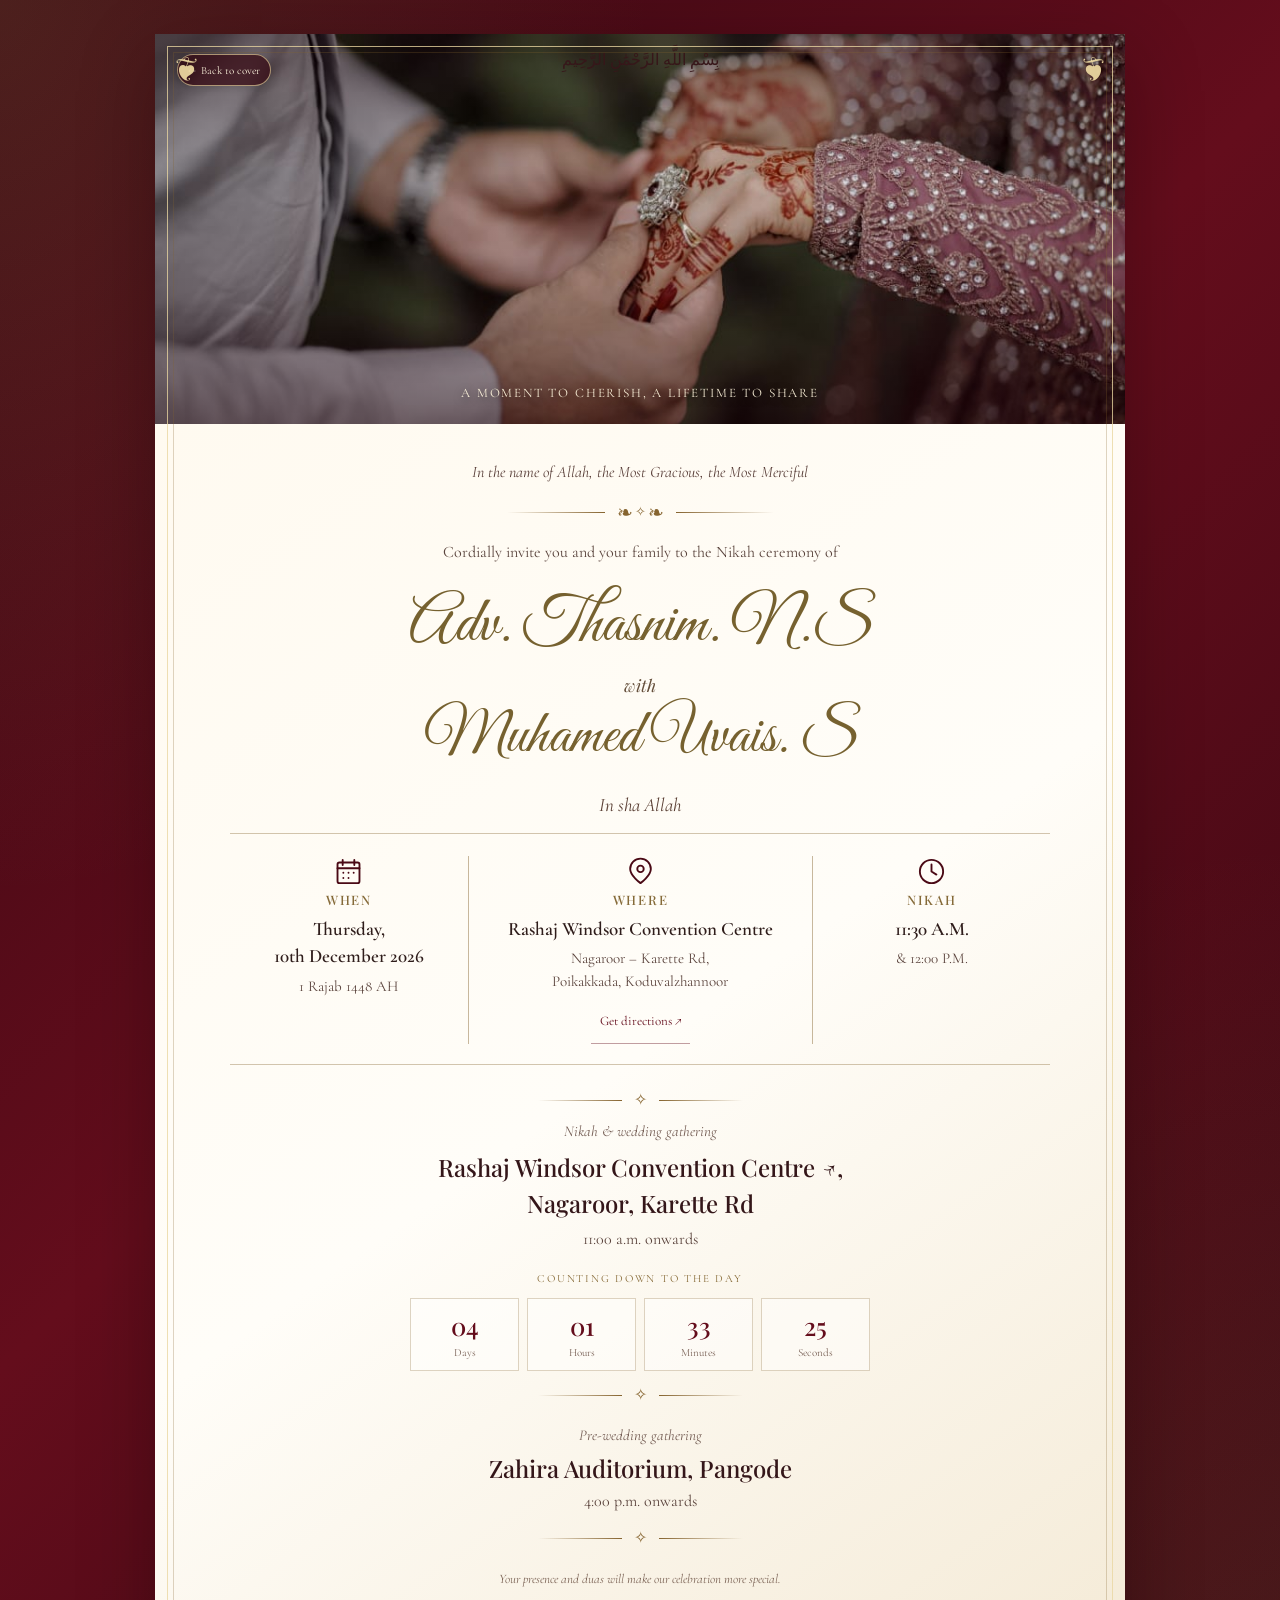
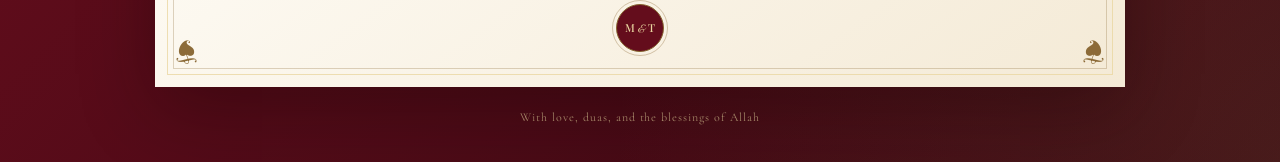
==== commit 1682ac7a: "Update invitation.html" ====
--- a/invitation.html
+++ b/invitation.html
@@ -22,24 +22,38 @@
       <span class="paper-corner paper-corner--br" aria-hidden="true">❦</span>
 
       <!-- Wedding photograph hero: keep images/wedding-hands.jpeg beside these files. -->
-      <section class="invitation-hero" aria-label="Wedding photograph">
-        <img
-          class="hero-image"
-          src="images/wedding-hands.jpeg"
-          alt="A close-up of the couple's hands during their ring ceremony"
-          width="1040"
-          height="694"
-          fetchpriority="high"
-        />
-        <div class="hero-overlay" aria-hidden="true"></div>
-        <a class="back-link" href="index.html" aria-label="Return to the cover page">Back to cover</a>
-        
-        <p class="hero-caption">A moment to cherish, a lifetime to share</p>
-      </section>
+      
+<section class="invitation-hero" aria-label="Wedding photograph">
+  <img
+    class="hero-image"
+    src="images/wedding-hands.jpeg"
+    alt="A close-up of the couple's hands during their ring ceremony"
+    width="1040"
+    height="694"
+    fetchpriority="high"
+  />
+
+  <div class="hero-overlay" aria-hidden="true"></div>
+
+  <!-- Bismillah positioned over the wedding photograph -->
+  <p class="hero-bismillah" lang="ar" dir="rtl">
+    بِسْمِ اللَّهِ الرَّحْمَٰنِ الرَّحِيمِ
+  </p>
+
+  <a class="back-link" href="index.html"
+     aria-label="Return to the cover page">
+    Back to cover
+  </a>
+
+  <p class="hero-caption">
+    A moment to cherish, a lifetime to share
+  </p>
+</section>
+
 
       <div class="invitation-content">
         <header class="invitation-header">
-          <p class="bismillah" lang="ar" dir="rtl">بِسْمِ اللَّهِ الرَّحْمَٰنِ الرَّحِيمِ</p>
+      
           <p class="translation">In the name of Allah, the Most Gracious, the Most Merciful</p>
           <div class="ornament-divider" aria-hidden="true"><span></span>❧<i>✧</i>❧<span></span></div>
           <p class="invitation-copy">Cordially invite you and your family to the Nikah ceremony of</p>
--- a/style.css
+++ b/style.css
@@ -1846,6 +1846,8 @@
   }
 }
 
+
+
 /* =========================================
    HOVER EFFECTS FOR MOUSE DEVICES
    ========================================= */
@@ -1871,3 +1873,450 @@
   }
 }
 
+
+/* =========================================
+   WEDDING INVITATION - DESIGN FIXES
+   ========================================= */
+
+/* Remove the unwanted empty rectangular box */
+.hero-ornament {
+    display: none !important;
+}
+
+/* Smaller, elegant Back to Cover button */
+.back-link {
+    top: 20px;
+    left: 22px;
+    min-height: 32px;
+    padding: 5px 10px;
+    gap: 5px;
+    font-size: 11px;
+    border-radius: 30px;
+    border: 1px solid rgba(234, 214, 160, 0.65);
+    background: rgba(53, 7, 17, 0.72);
+    box-shadow: 0 2px 8px rgba(0, 0, 0, 0.15);
+}
+
+.back-link::before {
+    font-size: 12px;
+}
+
+/* Improve photograph appearance */
+.invitation-hero {
+    position: relative;
+    overflow: hidden;
+    background: #4a0915;
+}
+
+.hero-image {
+    object-fit: cover;
+    object-position: center 47%;
+}
+
+.hero-caption {
+    font-size: clamp(10px, 1.3vw, 13px);
+    letter-spacing: 0.14em;
+    line-height: 1.6;
+    padding: 0 10px;
+}
+
+/* =========================================
+   MOBILE DESIGN
+   ========================================= */
+
+@media (max-width: 650px) {
+
+    /* Outer background and paper */
+    .invitation-wrap {
+        padding: 8px 7px 14px;
+    }
+
+    .invitation-paper {
+        width: 100%;
+        max-width: 100%;
+    }
+
+    /* Shorter, mobile-friendly photograph */
+    .invitation-hero {
+        height: clamp(190px, 56vw, 260px);
+        min-height: 190px;
+    }
+
+    .hero-image {
+        object-position: center 45%;
+    }
+
+    .hero-overlay {
+        background: linear-gradient(
+            180deg,
+            rgba(35, 4, 12, 0.25),
+            rgba(35, 4, 12, 0.04) 45%,
+            rgba(35, 4, 12, 0.52)
+        );
+    }
+
+    /* Back button */
+    .back-link {
+        top: 15px;
+        left: 15px;
+        min-height: 30px;
+        padding: 5px 9px;
+        font-size: 10px;
+        gap: 4px;
+    }
+
+    .back-link::before {
+        font-size: 11px;
+    }
+
+    .hero-caption {
+        bottom: 14px;
+        left: 10px;
+        right: 10px;
+        font-size: 9px;
+        letter-spacing: 0.10em;
+    }
+
+    /* Main content spacing */
+    .invitation-content {
+        padding: 23px 15px 24px;
+    }
+
+    .paper-border {
+        inset: 6px;
+    }
+
+    .paper-border::after {
+        inset: 3px;
+    }
+
+    .paper-corner {
+        font-size: 19px;
+    }
+
+    .paper-corner--tl {
+        top: 10px;
+        left: 10px;
+    }
+
+    .paper-corner--tr {
+        top: 10px;
+        right: 10px;
+    }
+
+    .paper-corner--bl {
+        bottom: 10px;
+        left: 10px;
+    }
+
+    .paper-corner--br {
+        bottom: 10px;
+        right: 10px;
+    }
+
+    /* Arabic heading */
+    .bismillah {
+        font-size: clamp(25px, 7.2vw, 32px);
+        line-height: 1.65;
+        margin-bottom: 5px;
+    }
+
+    .translation {
+        max-width: 300px;
+        margin: 0 auto;
+        font-size: 12px;
+        line-height: 1.6;
+    }
+
+    .ornament-divider {
+        max-width: 230px;
+        margin: 10px auto;
+        gap: 7px;
+        font-size: 16px;
+    }
+
+    .invitation-copy {
+        max-width: 320px;
+        margin: 0 auto;
+        font-size: 14px;
+        line-height: 1.65;
+    }
+
+    /* Couple's names */
+    .couple-section {
+        width: 100%;
+        margin: 19px auto 0;
+    }
+
+    .script-name,
+    .groom-name {
+        max-width: 100%;
+        font-size: clamp(34px, 9vw, 45px);
+        line-height: 1.35;
+        overflow-wrap: break-word;
+    }
+
+    .with-line {
+        margin: 2px 0;
+        font-size: 15px;
+    }
+
+    .insha-line {
+        margin: 12px 0 17px;
+        font-size: 16px;
+    }
+
+    /* Compact event cards:
+       Date + Nikah on the first row.
+       Venue takes the full second row. */
+    .event-grid {
+        display: grid;
+        grid-template-columns: repeat(2, minmax(0, 1fr));
+        grid-template-areas:
+            "date nikah"
+            "venue venue";
+        gap: 9px;
+        padding: 13px 0;
+        margin: 0 auto;
+        border-top: 1px solid rgba(134, 100, 47, 0.35);
+        border-bottom: 1px solid rgba(134, 100, 47, 0.35);
+    }
+
+    .event-item {
+        min-width: 0;
+        padding: 13px 7px;
+        display: flex;
+        align-items: center;
+        justify-content: flex-start;
+        text-align: center;
+        border: 1px solid rgba(134, 100, 47, 0.20);
+        border-radius: 8px;
+        background: rgba(255, 255, 255, 0.42);
+    }
+
+    .event-item:first-child {
+        grid-area: date;
+    }
+
+    .event-item--venue {
+        grid-area: venue;
+    }
+
+    .event-item:last-child {
+        grid-area: nikah;
+    }
+
+    .event-item + .event-item {
+        border-left: 1px solid rgba(134, 100, 47, 0.20);
+        border-top: 1px solid rgba(134, 100, 47, 0.20);
+    }
+
+    .event-icon {
+        width: 24px;
+        height: 24px;
+        margin-bottom: 7px;
+    }
+
+    .event-item h2 {
+        margin: 0 0 7px;
+        font-size: 10px;
+        letter-spacing: 0.12em;
+    }
+
+    .event-main {
+        font-size: 14px;
+        line-height: 1.5;
+        overflow-wrap: anywhere;
+    }
+
+    .event-sub {
+        margin-top: 5px;
+        font-size: 12px;
+        line-height: 1.55;
+        overflow-wrap: anywhere;
+    }
+
+    .text-link {
+        min-height: 34px;
+        margin-top: 7px;
+        font-size: 12px;
+    }
+
+    /* Venue gets a little more breathing room */
+    .event-item--venue {
+        padding: 15px 12px;
+    }
+
+    .event-item--venue .event-main {
+        max-width: 290px;
+        font-size: 16px;
+    }
+
+    .event-item--venue .event-sub {
+        font-size: 12px;
+    }
+
+    /* Gathering and countdown */
+    .countdown-section {
+        width: 100%;
+        max-width: 330px;
+        margin: 18px auto 0;
+    }
+
+    .gathering-label {
+        font-size: 13px;
+        line-height: 1.6;
+    }
+
+    .gathering-detail {
+        font-size: clamp(16px, 4.8vw, 20px);
+        line-height: 1.55;
+        overflow-wrap: anywhere;
+    }
+
+    .gathering-time {
+        margin-top: 4px;
+        font-size: 13px;
+    }
+
+    .countdown-heading {
+        margin: 17px 0 9px;
+        font-size: 10px;
+        letter-spacing: 0.10em;
+        line-height: 1.6;
+    }
+
+    .countdown {
+        grid-template-columns: repeat(4, minmax(0, 1fr));
+        gap: 5px;
+    }
+
+    .countdown div {
+        min-width: 0;
+        padding: 10px 2px 8px;
+        border-radius: 5px;
+    }
+
+    .countdown strong {
+        font-size: clamp(17px, 5.2vw, 22px);
+    }
+
+    .countdown span {
+        font-size: 9px;
+    }
+
+    .ornament-divider--small {
+        width: min(180px, 85%);
+        margin: 13px auto;
+    }
+
+    /* Pre-wedding gathering */
+    .gathering-section {
+        margin-top: 17px;
+    }
+
+    /* Footer */
+    .invitation-footer {
+        margin-top: 17px;
+    }
+
+    .footer-dua {
+        max-width: 280px;
+        padding: 0 5px;
+        font-size: 12px;
+        line-height: 1.7;
+    }
+
+    .return-seal {
+        width: 40px;
+        height: 40px;
+        margin-top: 13px;
+    }
+
+    .outside-note {
+        max-width: 300px;
+        padding: 0 12px;
+        margin-top: 13px;
+        font-size: 10px;
+        line-height: 1.7;
+    }
+}
+
+/* Extra-small phones */
+@media (max-width: 360px) {
+
+    .invitation-wrap {
+        padding: 5px 5px 10px;
+    }
+
+    .invitation-content {
+        padding: 20px 11px 21px;
+    }
+
+    .invitation-hero {
+        height: 185px;
+        min-height: 185px;
+    }
+
+    .bismillah {
+        font-size: 24px;
+    }
+
+    .script-name,
+    .groom-name {
+        font-size: 32px;
+    }
+
+    .event-grid {
+        gap: 6px;
+    }
+
+    .event-item {
+        padding: 11px 5px;
+    }
+
+    .event-main {
+        font-size: 13px;
+    }
+
+    .event-item--venue .event-main {
+        font-size: 15px;
+    }
+
+    .countdown {
+        gap: 4px;
+    }
+
+    .countdown strong {
+        font-size: 17px;
+    }
+}
+
+/* Tablet layout */
+@media (min-width: 651px) and (max-width: 850px) {
+    .back-link {
+        top: 18px;
+        left: 20px;
+        padding: 6px 10px;
+        font-size: 11px;
+    }
+
+    .invitation-content {
+        padding: 30px 28px;
+    }
+
+    .event-item {
+        padding-left: 9px;
+        padding-right: 9px;
+    }
+}
+
+/* Accessibility: respect reduced-motion preferences */
+@media (prefers-reduced-motion: reduce) {
+    .back-link,
+    .return-seal {
+        transition: none;
+    }
+}
+
+
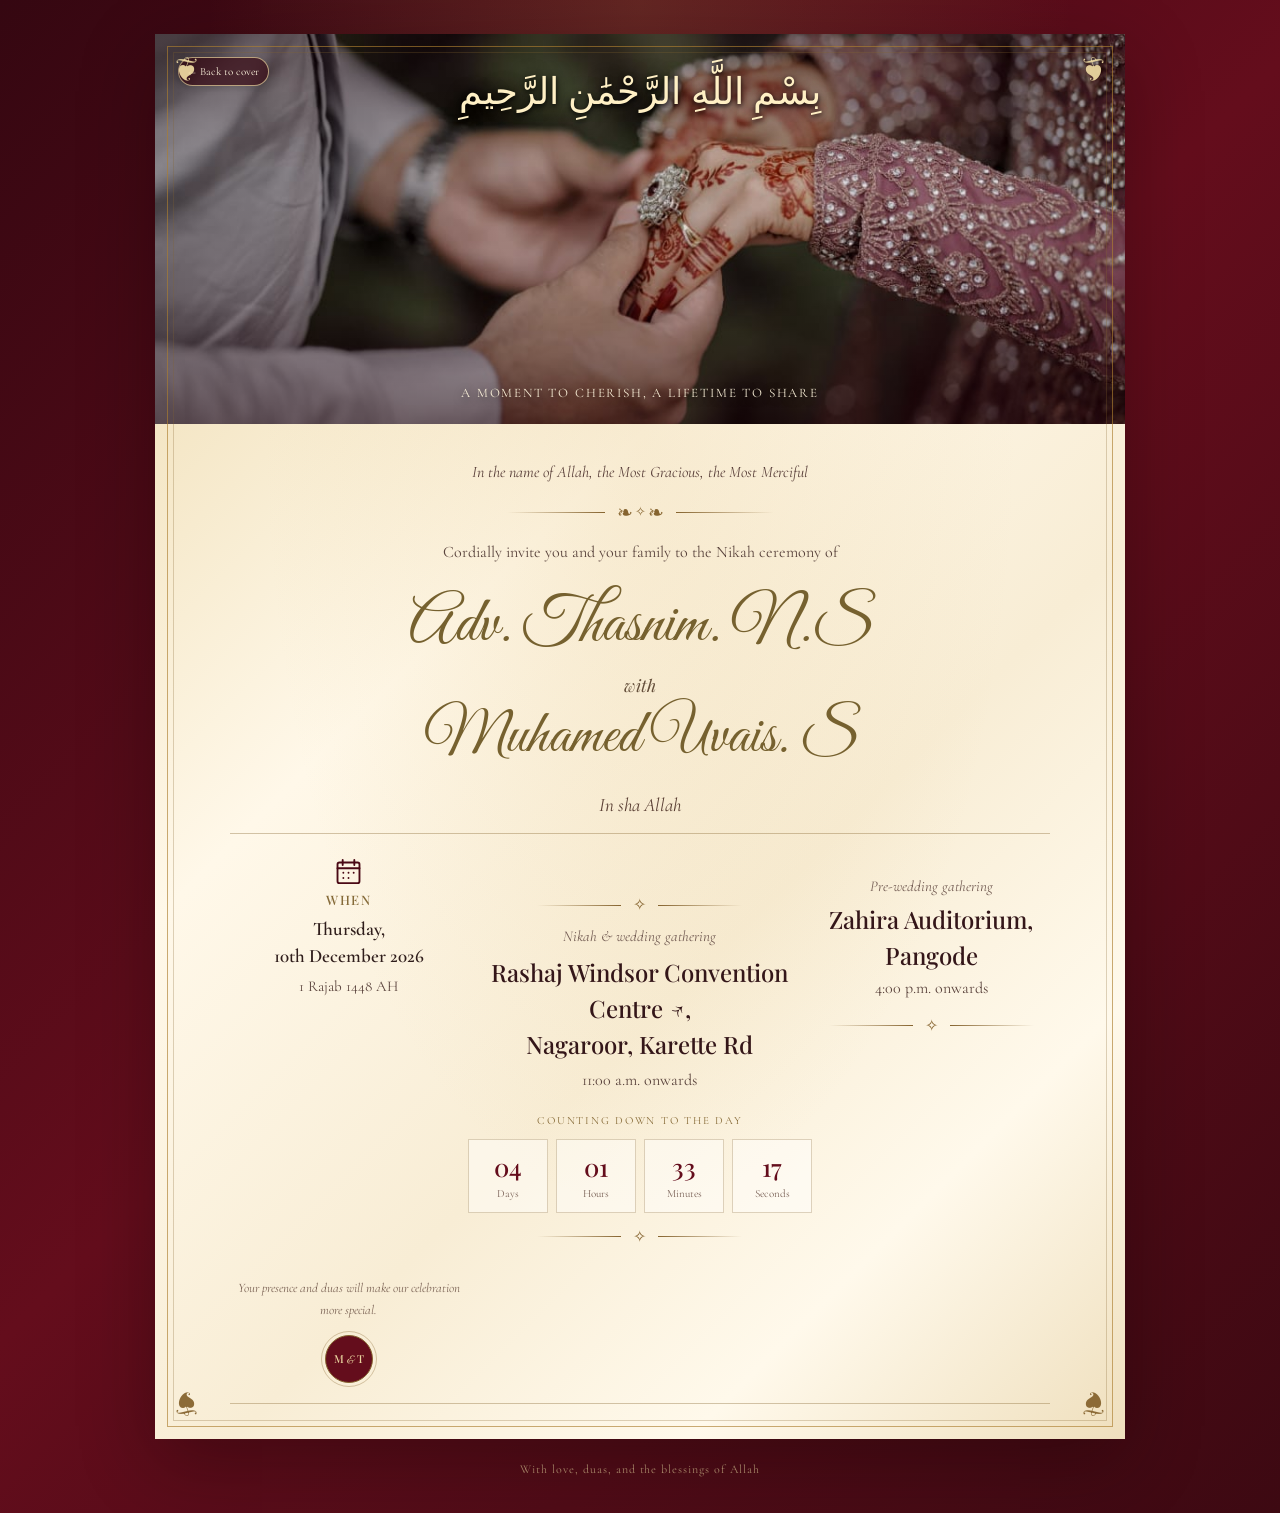
==== commit edec6db1: "Update invitation.html" ====
--- a/invitation.html
+++ b/invitation.html
@@ -76,7 +76,7 @@
             <p class="event-main">Thursday,<br />10th December 2026</p>
             <p class="event-sub">1 Rajab 1448 AH</p>
           </div>
-
+          <!--
           <div class="event-item event-item--venue">
             <div class="event-icon" aria-hidden="true">
               <svg viewBox="0 0 24 24"><path d="M20 10c0 5.2-8 11-8 11S4 15.2 4 10a8 8 0 1 1 16 0Z"></path><circle cx="12" cy="10" r="2.5"></circle></svg>
@@ -96,6 +96,7 @@
             <p class="event-sub">&amp; 12:00 P.M.</p>
           </div>
         </section>
+          -->
 
         <section class="countdown-section" aria-label="Countdown to the wedding">
           <div class="ornament-divider ornament-divider--small" aria-hidden="true"><span></span>✧<span></span></div>
--- a/style.css
+++ b/style.css
@@ -2320,3 +2320,232 @@
 }
 
 
+/* =========================================
+   ELEGANT GOLDEN INVITATION ENHANCEMENTS
+   ========================================= */
+
+/* Rich burgundy background around the invitation */
+.invitation-page {
+  background:
+    radial-gradient(
+      ellipse at 50% 0%,
+      rgba(218, 177, 96, 0.17),
+      transparent 48%
+    ),
+    linear-gradient(
+      135deg,
+      #350711 0%,
+      #640d1c 48%,
+      #3d0912 100%
+    );
+}
+
+/* Champagne and antique-gold paper instead of plain white */
+.invitation-paper {
+  background: linear-gradient(
+    135deg,
+    #f5e7c6 0%,
+    #fff8e8 24%,
+    #f1dfb8 55%,
+    #fff6e2 78%,
+    #e9d3a4 100%
+  );
+}
+
+/* Warm, subtle golden gradient behind the invitation details */
+.invitation-content {
+  background:
+    radial-gradient(
+      ellipse at 50% 0%,
+      rgba(219, 183, 111, 0.20),
+      transparent 55%
+    ),
+    linear-gradient(
+      135deg,
+      #f4e6c5 0%,
+      #fff8e9 25%,
+      #f8edD5 55%,
+      #fff9eb 78%,
+      #efdfbd 100%
+    );
+}
+
+/* Softer gold decorative borders */
+.paper-border {
+  border-color: rgba(172, 126, 48, 0.65);
+}
+
+.paper-border::after {
+  border-color: rgba(134, 100, 47, 0.28);
+}
+
+/* =========================================
+   BISMILLAH ON THE WEDDING PHOTOGRAPH
+   ========================================= */
+
+.invitation-hero {
+  position: relative;
+  isolation: isolate;
+}
+
+.hero-bismillah {
+  position: absolute;
+  z-index: 3;
+  top: 22px;
+  left: 12px;
+  right: 12px;
+
+  margin: 0;
+  padding: 5px 8px;
+
+  color: #fff0c5;
+  font-family: "Times New Roman", serif;
+  font-size: clamp(25px, 3.6vw, 37px);
+  line-height: 1.7;
+  text-align: center;
+
+  text-shadow:
+    0 2px 5px rgba(0, 0, 0, 0.9),
+    0 0 16px rgba(0, 0, 0, 0.6);
+
+  pointer-events: none;
+}
+
+/* =========================================
+   SMALLER BACK-TO-COVER BUTTON
+   ========================================= */
+
+.back-link {
+  top: 23px;
+  left: 23px;
+
+  min-height: 29px;
+  padding: 5px 9px;
+  gap: 4px;
+
+  font-size: 11px;
+  line-height: 1.2;
+
+  border-color: rgba(234, 214, 160, 0.7);
+  background: rgba(53, 7, 17, 0.68);
+
+  box-shadow: 0 2px 7px rgba(0, 0, 0, 0.16);
+}
+
+.back-link::before {
+  font-size: 12px;
+}
+
+/* =========================================
+   MOBILE OPTIMISATION
+   ========================================= */
+
+@media (max-width: 650px) {
+  .invitation-wrap {
+    padding: max(8px, env(safe-area-inset-top))
+             max(7px, env(safe-area-inset-right))
+             max(12px, env(safe-area-inset-bottom))
+             max(7px, env(safe-area-inset-left));
+  }
+
+  .invitation-paper {
+    border-radius: 2px;
+  }
+
+  .invitation-content {
+    padding: 25px 17px 27px;
+  }
+
+  .hero-bismillah {
+    top: 18px;
+    left: 9px;
+    right: 9px;
+
+    font-size: clamp(22px, 6.5vw, 30px);
+    line-height: 1.8;
+    padding: 3px 4px;
+  }
+
+  .back-link {
+    top: 16px;
+    left: 14px;
+
+    min-height: 27px;
+    padding: 4px 8px;
+    gap: 3px;
+
+    font-size: 10px;
+  }
+
+  .back-link::before {
+    font-size: 11px;
+  }
+
+  .hero-caption {
+    bottom: 15px;
+    left: 12px;
+    right: 12px;
+
+    font-size: 9px;
+    letter-spacing: 0.11em;
+    line-height: 1.6;
+  }
+
+  .bismillah {
+    font-size: 25px;
+  }
+
+  .translation {
+    font-size: 13px;
+  }
+
+  .event-grid {
+    gap: 0;
+  }
+
+  .event-item {
+    padding: 14px 8px;
+  }
+
+  .countdown {
+    gap: 5px;
+  }
+
+  .countdown div {
+    padding: 9px 2px;
+    background: rgba(255, 250, 235, 0.62);
+    border-color: rgba(153, 112, 47, 0.35);
+  }
+
+  .countdown strong {
+    font-size: clamp(18px, 5.5vw, 22px);
+  }
+}
+
+/* Extra-small phones */
+@media (max-width: 360px) {
+  .invitation-content {
+    padding-left: 13px;
+    padding-right: 13px;
+  }
+
+  .hero-bismillah {
+    top: 15px;
+    font-size: 21px;
+  }
+
+  .back-link {
+    top: 12px;
+    left: 11px;
+    padding: 4px 7px;
+    font-size: 9px;
+  }
+
+  .hero-caption {
+    font-size: 8px;
+    letter-spacing: 0.08em;
+  }
+}
+
+
+
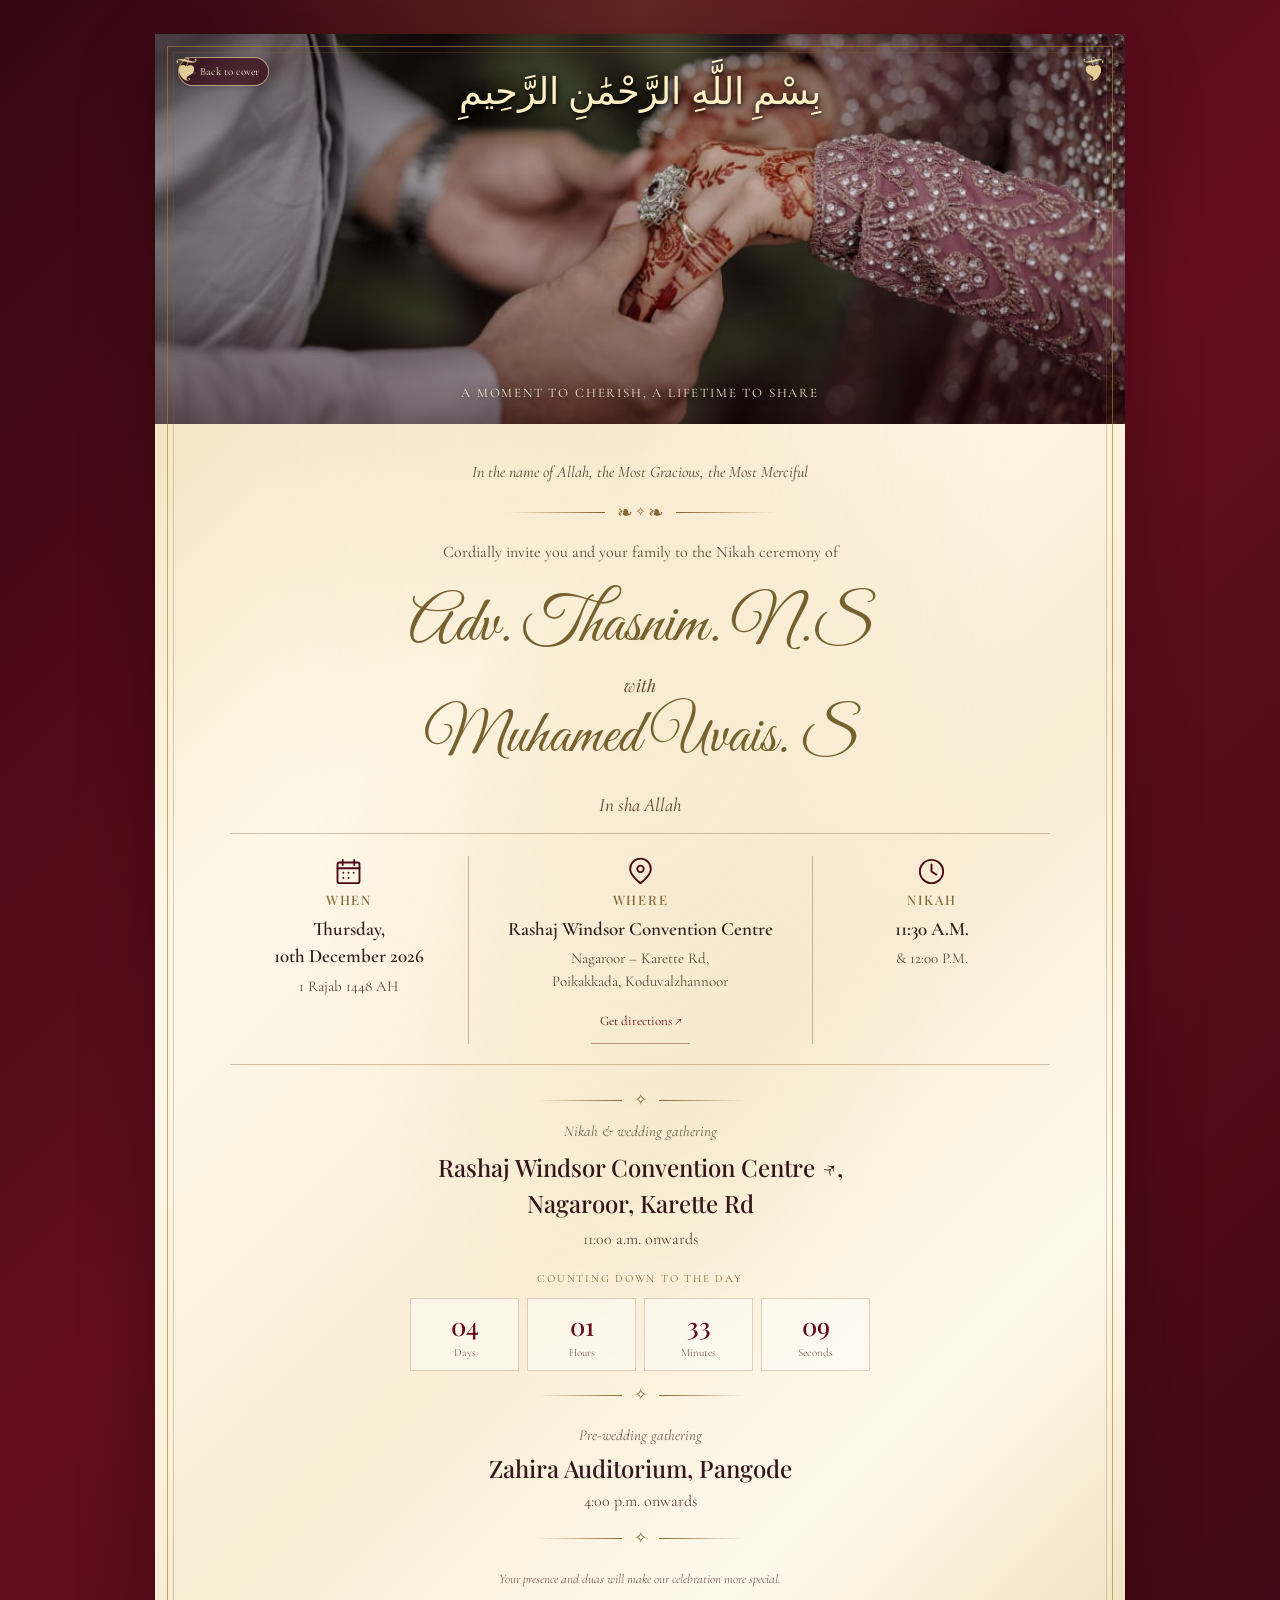
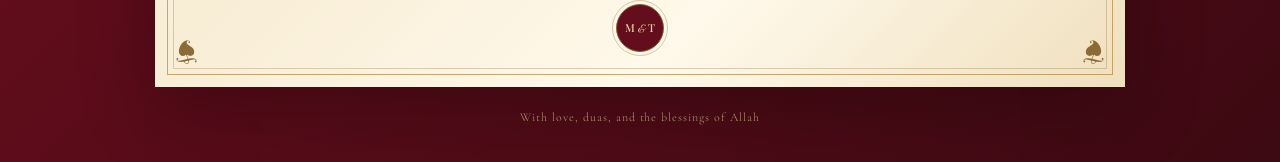
==== commit 4680ff63: "Update invitation.html" ====
--- a/invitation.html
+++ b/invitation.html
@@ -76,7 +76,7 @@
             <p class="event-main">Thursday,<br />10th December 2026</p>
             <p class="event-sub">1 Rajab 1448 AH</p>
           </div>
-          <!--
+
           <div class="event-item event-item--venue">
             <div class="event-icon" aria-hidden="true">
               <svg viewBox="0 0 24 24"><path d="M20 10c0 5.2-8 11-8 11S4 15.2 4 10a8 8 0 1 1 16 0Z"></path><circle cx="12" cy="10" r="2.5"></circle></svg>
@@ -96,7 +96,6 @@
             <p class="event-sub">&amp; 12:00 P.M.</p>
           </div>
         </section>
-          -->
 
         <section class="countdown-section" aria-label="Countdown to the wedding">
           <div class="ornament-divider ornament-divider--small" aria-hidden="true"><span></span>✧<span></span></div>
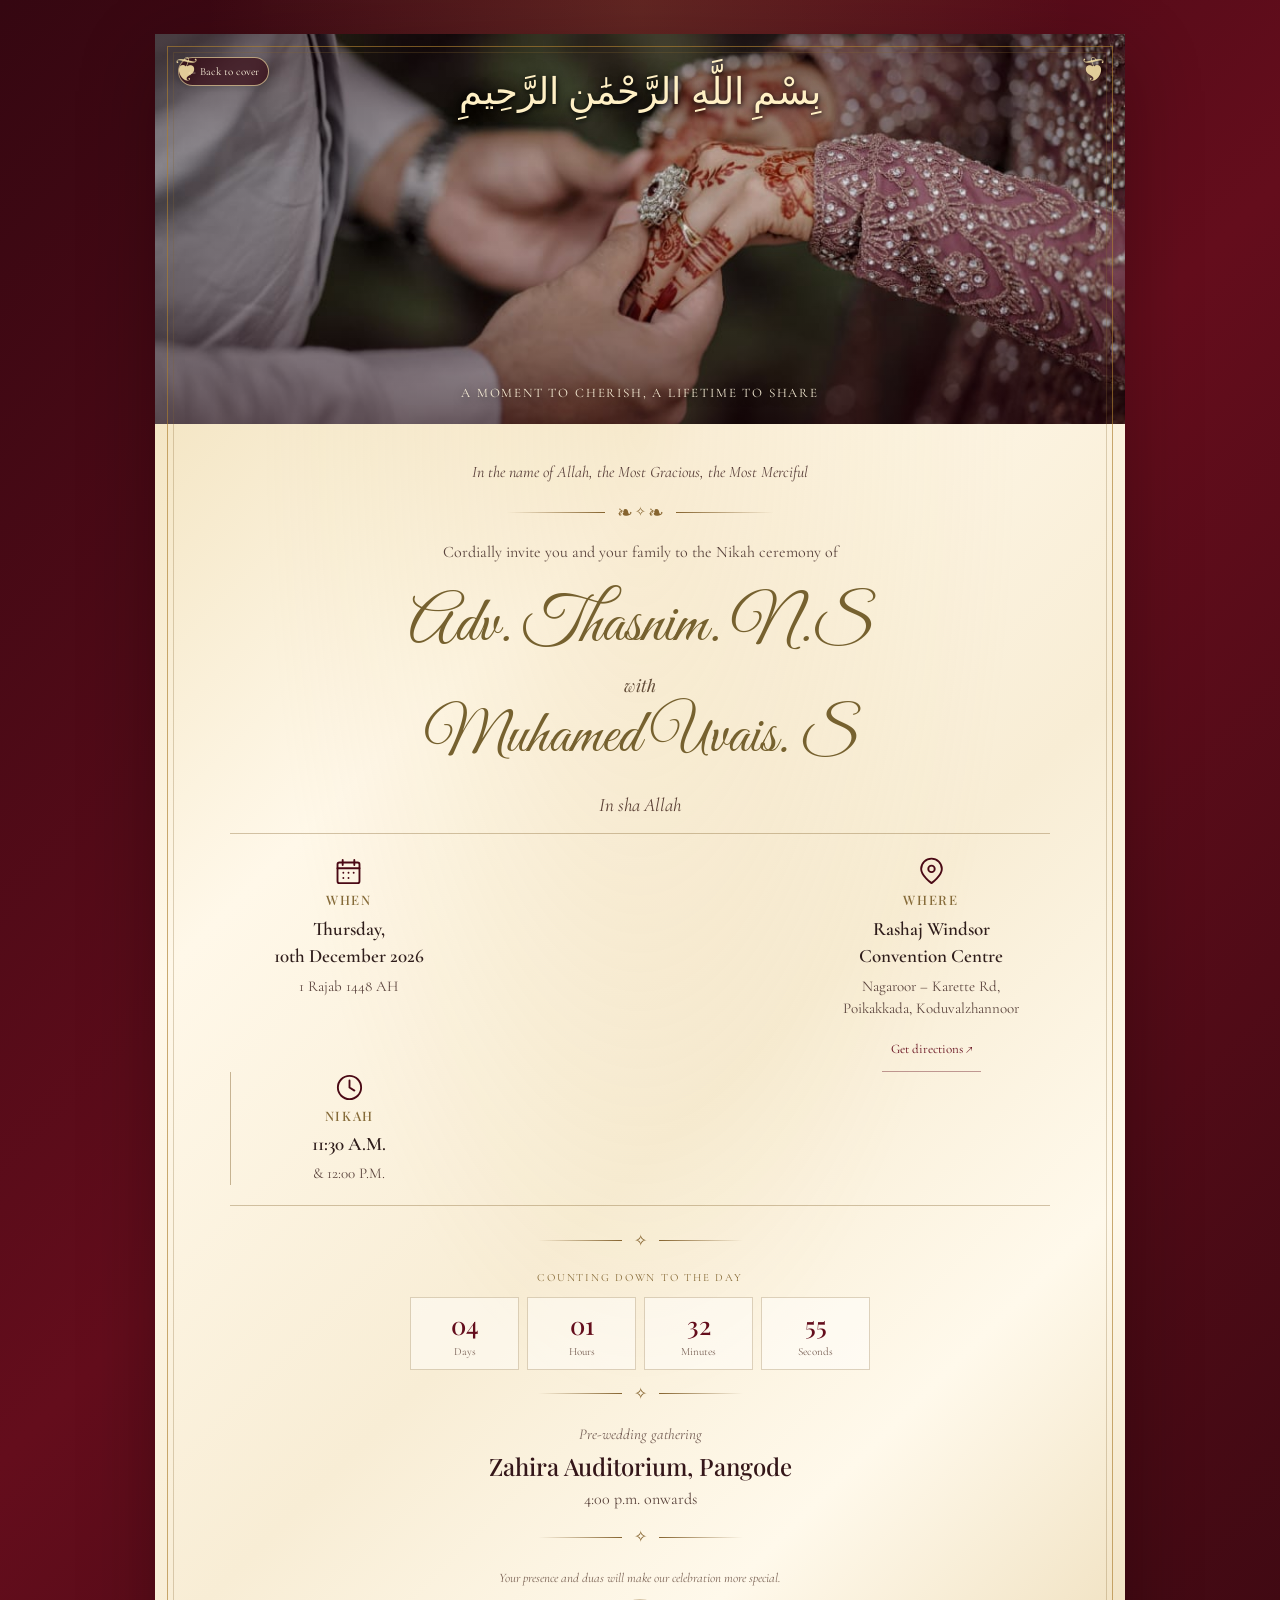
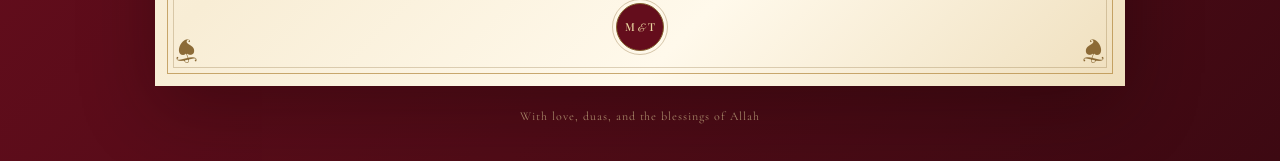
==== commit 1e3cfee7: "Update invitation.html" ====
--- a/invitation.html
+++ b/invitation.html
@@ -76,7 +76,7 @@
             <p class="event-main">Thursday,<br />10th December 2026</p>
             <p class="event-sub">1 Rajab 1448 AH</p>
           </div>
-
+          <br>
           <div class="event-item event-item--venue">
             <div class="event-icon" aria-hidden="true">
               <svg viewBox="0 0 24 24"><path d="M20 10c0 5.2-8 11-8 11S4 15.2 4 10a8 8 0 1 1 16 0Z"></path><circle cx="12" cy="10" r="2.5"></circle></svg>
@@ -97,13 +97,15 @@
           </div>
         </section>
 
+        
         <section class="countdown-section" aria-label="Countdown to the wedding">
           <div class="ornament-divider ornament-divider--small" aria-hidden="true"><span></span>✧<span></span></div>
+          <!--
           <p class="gathering-label">Nikah &amp; wedding gathering</p>
           <p class="gathering-detail">
             <a class="gathering-map-link" href="https://www.google.com/maps/search/?api=1&amp;query=Rashaj+Windsor+Convention+Centre+Nagaroor+Karette+Road+Poikakkada+Koduvalzhannoor" target="_blank" rel="noopener noreferrer">Rashaj Windsor Convention Centre ↗,<br />Nagaroor, Karette Rd</a>
           </p>
-          <p class="gathering-time">11:00 a.m. onwards</p>
+          <p class="gathering-time">11:00 a.m. onwards</p> -->
           <p class="countdown-heading">Counting down to the day</p>
           <div class="countdown" data-countdown>
             <div><strong data-days>--</strong><span>Days</span></div>
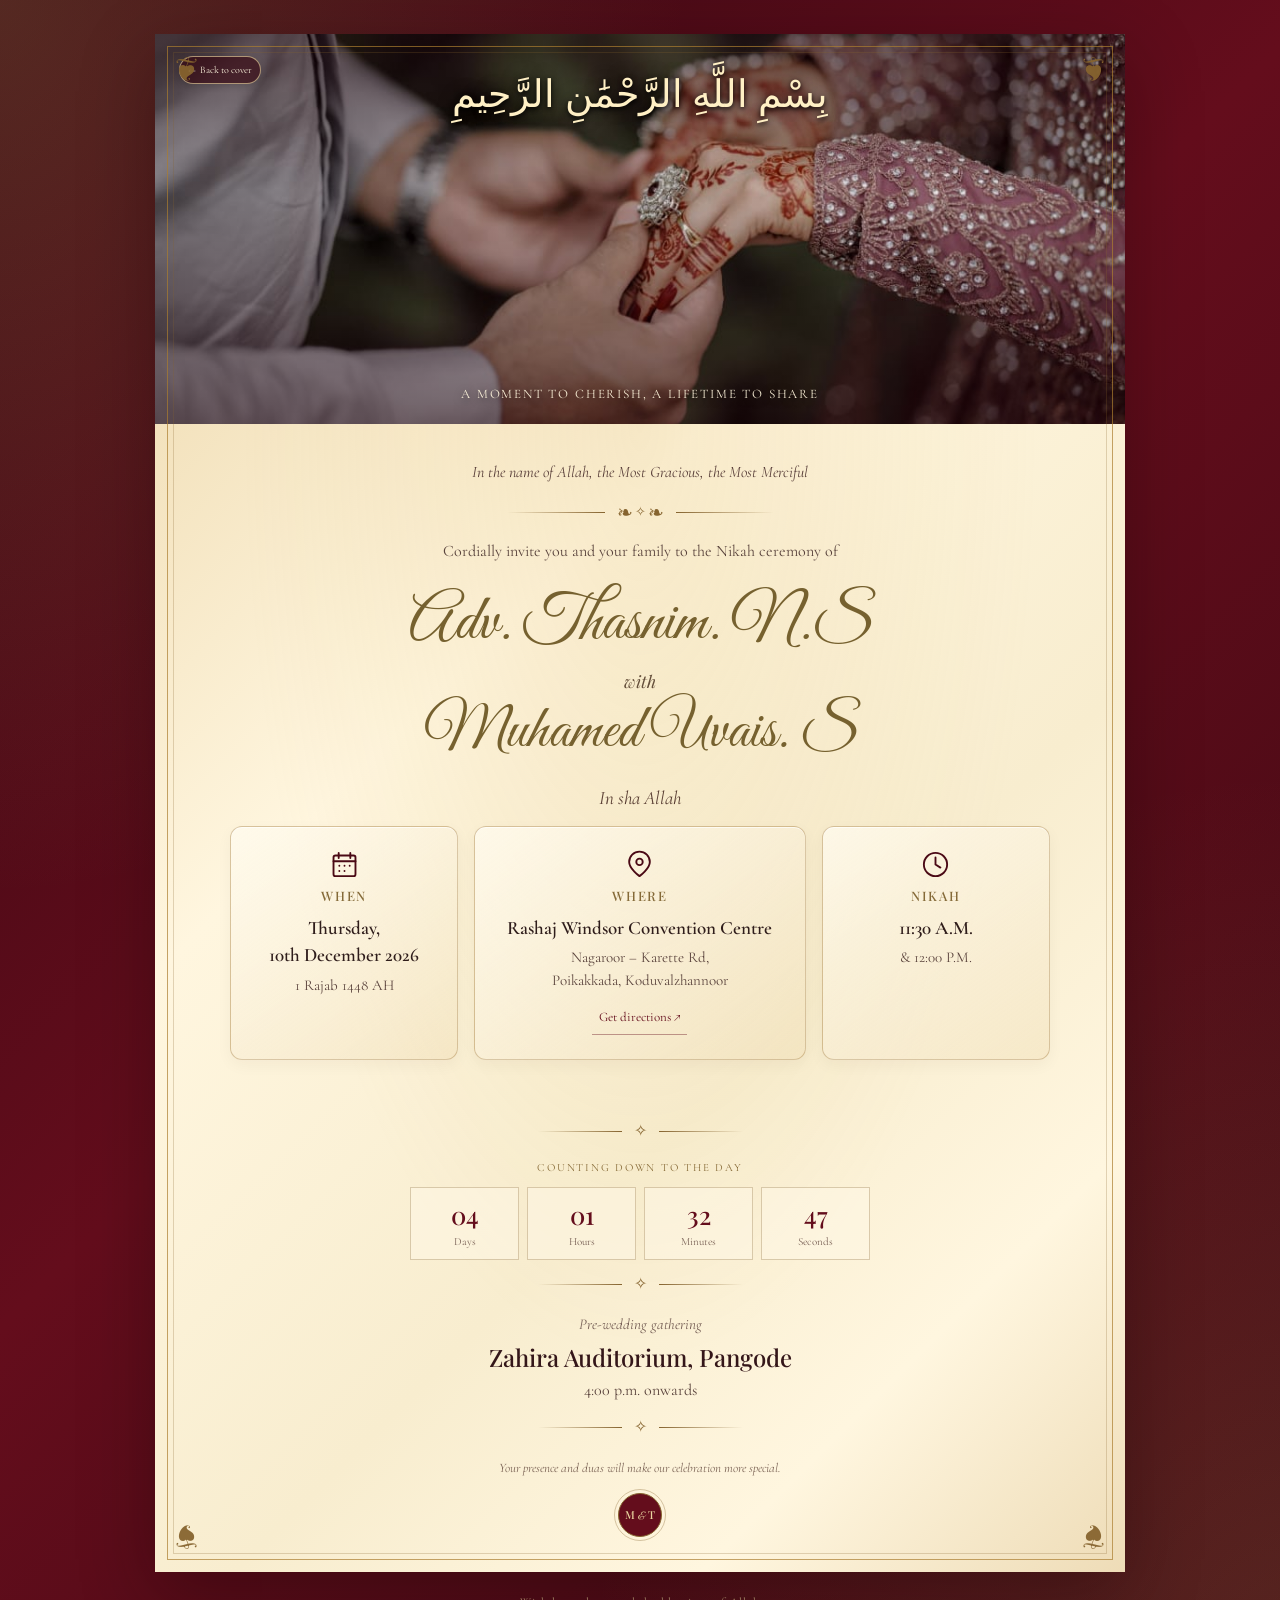
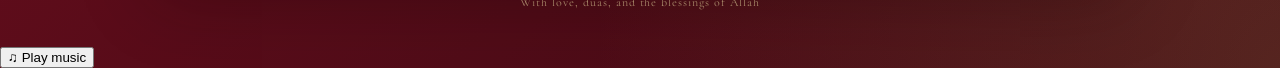
==== commit 625ff0cd: "Update invitation.html" ====
--- a/invitation.html
+++ b/invitation.html
@@ -131,5 +131,26 @@
     </article>
     <p class="outside-note">With love, duas, and the blessings of Allah</p>
   </main>
+  
+<!-- Background wedding music -->
+<audio id="invitationMusic" loop preload="auto" playsinline>
+  <source
+    src="https://afsal-exe.github.io/WeddingInvitationSS/music/background.mp3"
+    type="audio/mpeg"
+  />
+</audio>
+
+<!-- Music playback control -->
+<button
+  type="button"
+  class="music-toggle"
+  id="musicToggle"
+  aria-label="Play background music"
+  aria-pressed="false"
+>
+  <span aria-hidden="true">♫</span>
+  <span class="music-label">Play music</span>
+</button>
+
 </body>
 </html>
--- a/style.css
+++ b/style.css
@@ -1,2551 +1,533 @@
+/* =========================================
+   WEDDING INVITATION WEBSITE
+   Clean responsive stylesheet
+   Theme: Burgundy, Champagne, Gold & Ivory
+   ========================================= */
+
 :root {
   --red-950: #350711;
   --red-900: #4a0915;
   --red-800: #640d1c;
   --red-700: #7d1727;
-
   --gold: #c5a15d;
   --gold-light: #ead6a0;
   --gold-dark: #86642f;
-
-  --paper: #fffaf0;
-  --paper-deep: #f4ead6;
-
+  --paper: #fff6df;
+  --paper-mid: #f8edcf;
+  --paper-deep: #ead4a5;
   --ink: #37171a;
   --muted-ink: #745d54;
-
   --serif: "Cormorant Garamond", Georgia, serif;
   --display: "Playfair Display", Georgia, serif;
   --script: "Great Vibes", "Brush Script MT", cursive;
 }
 
-/* =========================================
-   GLOBAL RESET
-   ========================================= */
-
-* {
-  box-sizing: border-box;
-}
-
+* { box-sizing: border-box; }
 html {
   scroll-behavior: smooth;
   -webkit-text-size-adjust: 100%;
   text-size-adjust: 100%;
 }
-
-body {
-  margin: 0;
-  font-family: var(--serif);
-}
-
-img,
-svg {
-  max-width: 100%;
-}
-
-a {
-  color: inherit;
-  -webkit-tap-highlight-color: transparent;
-}
-
-button,
-a {
-  touch-action: manipulation;
-}
-
-a:focus-visible {
-  outline: 2px solid var(--gold-light);
-  outline-offset: 4px;
-}
+body { margin: 0; font-family: var(--serif); }
+a { color: inherit; -webkit-tap-highlight-color: transparent; }
+img, svg { max-width: 100%; }
+a:focus-visible { outline: 2px solid var(--gold-dark); outline-offset: 3px; }
 
 /* =========================================
    COVER PAGE
    ========================================= */
-
 .cover-page {
   min-height: 100vh;
   min-height: 100svh;
   color: var(--paper);
-
   background:
-    radial-gradient(
-      ellipse at 50% 40%,
-      rgba(160, 45, 57, 0.5),
-      transparent 48%
-    ),
-    radial-gradient(
-      circle at 6% 9%,
-      rgba(205, 164, 91, 0.15),
-      transparent 24%
-    ),
-    radial-gradient(
-      circle at 92% 88%,
-      rgba(205, 164, 91, 0.12),
-      transparent 27%
-    ),
-    linear-gradient(
-      135deg,
-      var(--red-950),
-      var(--red-800) 49%,
-      #470813
-    );
-}
-
+    radial-gradient(ellipse at 50% 40%, rgba(160, 45, 57, .5), transparent 48%),
+    radial-gradient(circle at 6% 9%, rgba(205, 164, 91, .15), transparent 24%),
+    radial-gradient(circle at 92% 88%, rgba(205, 164, 91, .12), transparent 27%),
+    linear-gradient(135deg, var(--red-950), var(--red-800) 49%, #470813);
+}
 .cover-scene {
+  min-height: 100vh;
+  min-height: 100svh;
+  width: 100%;
   position: relative;
   isolation: isolate;
-
   display: flex;
   flex-direction: column;
   align-items: center;
   justify-content: center;
-
-  width: 100%;
-  min-height: 100vh;
-  min-height: 100svh;
-
   padding: 30px 18px 22px;
   overflow: hidden;
 }
-
 .cover-scene::before,
 .cover-scene::after {
   content: "✧  ❦  ✧";
-
   position: absolute;
   z-index: -1;
-
-  color: rgba(234, 214, 160, 0.4);
+  color: rgba(234, 214, 160, .4);
   font-size: clamp(30px, 5vw, 65px);
-  letter-spacing: 0.2em;
+  letter-spacing: .2em;
   writing-mode: vertical-rl;
-
   user-select: none;
   pointer-events: none;
 }
-
-.cover-scene::before {
-  top: 7%;
-  left: 3%;
-}
-
-.cover-scene::after {
-  right: 3%;
-  bottom: 7%;
-  transform: rotate(180deg);
-}
-
+.cover-scene::before { top: 7%; left: 3%; }
+.cover-scene::after { right: 3%; bottom: 7%; transform: rotate(180deg); }
 .ambient-glow {
   position: absolute;
   inset: 20px;
-
-  border: 1px solid rgba(234, 214, 160, 0.23);
-  outline: 1px solid rgba(234, 214, 160, 0.1);
+  border: 1px solid rgba(234, 214, 160, .23);
+  outline: 1px solid rgba(234, 214, 160, .1);
   outline-offset: 5px;
-
   pointer-events: none;
 }
-
 .cover-card {
+  width: min(100%, 525px);
+  min-height: 650px;
   position: relative;
-
   display: flex;
   flex-direction: column;
   align-items: center;
   justify-content: center;
-
-  width: min(100%, 525px);
-  min-height: 650px;
-
   padding: 54px 28px 42px;
-
   text-align: center;
-
-  background:
-    linear-gradient(
-      135deg,
-      rgba(255, 250, 240, 0.075),
-      rgba(255, 250, 240, 0.015)
-    ),
-    rgba(63, 6, 17, 0.18);
-
-  border: 1px solid rgba(222, 186, 111, 0.75);
-
-  box-shadow:
-    0 22px 80px rgba(20, 0, 4, 0.28),
-    inset 0 0 0 7px rgba(222, 186, 111, 0.055);
-
-  animation: card-arrive 0.8s ease both;
-}
-
+  background: linear-gradient(135deg, rgba(255, 250, 240, .075), rgba(255, 250, 240, .015)), rgba(63, 6, 17, .18);
+  border: 1px solid rgba(222, 186, 111, .75);
+  box-shadow: 0 22px 80px rgba(20, 0, 4, .28), inset 0 0 0 7px rgba(222, 186, 111, .055);
+  animation: card-arrive .8s ease both;
+}
 .cover-card::before {
   content: "";
-
   position: absolute;
   inset: 8px;
-
-  border: 1px solid rgba(222, 186, 111, 0.35);
-
+  border: 1px solid rgba(222, 186, 111, .35);
   pointer-events: none;
 }
-
-.corner-flourish {
-  position: absolute;
-  z-index: 1;
-
-  color: var(--gold-light);
-  font-size: 36px;
-  line-height: 1;
-  opacity: 0.88;
-}
-
-.corner-flourish--tl {
-  top: 17px;
-  left: 17px;
-}
-
-.corner-flourish--tr {
-  top: 17px;
-  right: 17px;
-  transform: scaleX(-1);
-}
-
-.corner-flourish--bl {
-  bottom: 17px;
-  left: 17px;
-  transform: scaleY(-1);
-}
-
-.corner-flourish--br {
-  bottom: 17px;
-  right: 17px;
-  transform: scale(-1);
-}
-
-.cover-topline {
-  display: flex;
-  justify-content: center;
-  align-items: center;
-  gap: 10px;
-
-  width: 100%;
-
-  color: var(--gold-light);
-  font-size: clamp(18px, 3vw, 24px);
-}
-
-.cover-topline span {
-  width: 35px;
-  height: 1px;
-
-  background: linear-gradient(
-    90deg,
-    transparent,
-    var(--gold)
-  );
-}
-
-.cover-topline span:last-child {
-  transform: rotate(180deg);
-}
-
-.cover-kicker {
-  margin: 17px 0 4px;
-
-  color: var(--gold-light);
-  text-transform: uppercase;
-  letter-spacing: 0.22em;
-  font-size: 10px;
-}
-
-.cover-title {
-  margin: 0;
-
-  font: 500 clamp(28px, 6vw, 40px) / 1.2 var(--display);
-  letter-spacing: 0.015em;
-}
-
-.cover-intro {
-  margin: 10px 0 27px;
-
-  color: rgba(255, 250, 240, 0.78);
-  font-size: 17px;
-  font-style: italic;
-}
-
-/* =========================================
-   COVER SEAL
-   ========================================= */
-
+.corner-flourish { position: absolute; z-index: 1; color: var(--gold-light); font-size: 36px; line-height: 1; opacity: .88; }
+.corner-flourish--tl { top: 17px; left: 17px; }
+.corner-flourish--tr { top: 17px; right: 17px; transform: scaleX(-1); }
+.corner-flourish--bl { bottom: 17px; left: 17px; transform: scaleY(-1); }
+.corner-flourish--br { bottom: 17px; right: 17px; transform: scale(-1); }
+.cover-topline { display: flex; justify-content: center; align-items: center; gap: 10px; width: 100%; color: var(--gold-light); font-size: clamp(18px, 3vw, 24px); }
+.cover-topline span { width: 35px; height: 1px; background: linear-gradient(90deg, transparent, var(--gold)); }
+.cover-topline span:last-child { transform: rotate(180deg); }
+.cover-kicker { margin: 17px 0 4px; color: var(--gold-light); text-transform: uppercase; letter-spacing: .22em; font-size: 10px; }
+.cover-title { margin: 0; font: 500 clamp(28px, 6vw, 40px)/1.2 var(--display); letter-spacing: .015em; }
+.cover-intro { margin: 10px 0 27px; color: rgba(255, 250, 240, .78); font-size: 17px; font-style: italic; }
 .seal-link {
-  position: relative;
-
-  display: grid;
-  place-items: center;
-  flex: 0 0 auto;
-
-  width: 196px;
-  height: 196px;
-
-  border-radius: 50%;
-  border: 1px solid var(--gold-light);
-
-  text-decoration: none;
-  color: var(--gold-light);
-
-  background: radial-gradient(
-    circle,
-    #851c2d 0%,
-    #6a0e20 65%,
-    #4e0816 100%
-  );
-
-  box-shadow:
-    0 0 0 7px rgba(197, 161, 93, 0.12),
-    0 0 0 8px rgba(197, 161, 93, 0.62),
-    0 13px 28px rgba(20, 0, 4, 0.28),
-    inset 0 0 0 10px rgba(234, 214, 160, 0.06);
-
-  transition:
-    transform 0.35s ease,
-    box-shadow 0.35s ease,
-    background 0.35s ease;
-
+  width: 196px; height: 196px; flex: 0 0 auto;
+  position: relative; display: grid; place-items: center;
+  border-radius: 50%; border: 1px solid var(--gold-light);
+  text-decoration: none; color: var(--gold-light);
+  background: radial-gradient(circle, #851c2d 0%, #6a0e20 65%, #4e0816 100%);
+  box-shadow: 0 0 0 7px rgba(197, 161, 93, .12), 0 0 0 8px rgba(197, 161, 93, .62), 0 13px 28px rgba(20, 0, 4, .28), inset 0 0 0 10px rgba(234, 214, 160, .06);
+  transition: transform .35s ease, box-shadow .35s ease, background .35s ease;
   cursor: pointer;
 }
-
-.seal-link:hover {
-  transform: scale(1.045) rotate(-2deg);
-
-  box-shadow:
-    0 0 0 7px rgba(197, 161, 93, 0.18),
-    0 0 0 9px rgba(197, 161, 93, 0.82),
-    0 18px 38px rgba(20, 0, 4, 0.34),
-    inset 0 0 0 10px rgba(234, 214, 160, 0.08);
-}
-
-.seal-link:focus-visible {
-  outline: 3px solid white;
-  outline-offset: 14px;
-}
-
-.seal-ring {
-  position: absolute;
-  border-radius: 50%;
-  pointer-events: none;
-}
-
-.seal-ring--outer {
-  inset: 14px;
-  border: 1px solid rgba(234, 214, 160, 0.7);
-}
-
-.seal-ring--inner {
-  inset: 21px;
-  border: 1px dashed rgba(234, 214, 160, 0.44);
-}
-
-.seal-monogram {
-  font: 500 47px / 1 var(--display);
-  letter-spacing: -0.06em;
-  white-space: nowrap;
-}
-
-.seal-monogram i {
-  margin: 0 -2px;
-
-  color: #fff0c4;
-  font: normal 24px var(--script);
-}
-
-.seal-stars {
-  position: absolute;
-  top: 24px;
-
-  color: #fff0c4;
-  font-size: 12px;
-}
-
-.seal-stars--bottom {
-  top: auto;
-  bottom: 24px;
-}
-
-.cover-names {
-  margin: 31px 0 4px;
-
-  font: 500 24px / 1.2 var(--display);
-}
-
-.cover-names span {
-  color: var(--gold-light);
-  font-style: italic;
-}
-
-.cover-divider {
-  display: flex;
-  align-items: center;
-  gap: 8px;
-
-  width: 130px;
-  margin: 15px 0 10px;
-
-  color: var(--gold-light);
-}
-
-.cover-divider::before,
-.cover-divider::after {
-  content: "";
-
-  flex: 1;
-  height: 1px;
-
-  background: rgba(234, 214, 160, 0.5);
-}
-
-.cover-date {
-  margin: 0;
-
-  color: var(--gold-light);
-  font-size: 16px;
-  letter-spacing: 0.04em;
-}
-
-.cover-date span {
-  margin: 0 5px;
-}
-
-.cover-tap {
-  display: flex;
-  align-items: center;
-  justify-content: center;
-  gap: 9px;
-
-  margin: 27px 0 0;
-
-  color: rgba(255, 250, 240, 0.76);
-  font-size: 12px;
-  letter-spacing: 0.11em;
-  text-transform: uppercase;
-}
-
-.tap-dot {
-  display: inline-block;
-
-  width: 4px;
-  height: 4px;
-
-  border-radius: 50%;
-  background: var(--gold);
-}
-
-.cover-footer {
-  margin: 20px 0 0;
-
-  color: rgba(234, 214, 160, 0.68);
-  letter-spacing: 0.15em;
-  text-transform: uppercase;
-  font-size: 10px;
-}
-
-/* =========================================
-   INVITATION PAGE BACKGROUND
-   ========================================= */
-
+.seal-link:hover { transform: scale(1.045) rotate(-2deg); }
+.seal-link:focus-visible { outline: 3px solid white; outline-offset: 14px; }
+.seal-ring { position: absolute; border-radius: 50%; pointer-events: none; }
+.seal-ring--outer { inset: 14px; border: 1px solid rgba(234, 214, 160, .7); }
+.seal-ring--inner { inset: 21px; border: 1px dashed rgba(234, 214, 160, .44); }
+.seal-monogram { font: 500 47px/1 var(--display); letter-spacing: -.06em; white-space: nowrap; }
+.seal-monogram i { font: normal 24px var(--script); margin: 0 -2px; color: #fff0c4; }
+.seal-stars { position: absolute; top: 24px; font-size: 12px; color: #fff0c4; }
+.seal-stars--bottom { top: auto; bottom: 24px; }
+.cover-names { margin: 31px 0 4px; font: 500 24px/1.2 var(--display); }
+.cover-names span { color: var(--gold-light); font-style: italic; }
+.cover-divider { width: 130px; margin: 15px 0 10px; display: flex; align-items: center; gap: 8px; color: var(--gold-light); }
+.cover-divider::before, .cover-divider::after { content: ""; height: 1px; background: rgba(234, 214, 160, .5); flex: 1; }
+.cover-date { margin: 0; color: var(--gold-light); font-size: 16px; letter-spacing: .04em; }
+.cover-date span { margin: 0 5px; }
+.cover-tap { display: flex; align-items: center; justify-content: center; gap: 9px; margin: 27px 0 0; color: rgba(255, 250, 240, .76); font-size: 12px; letter-spacing: .11em; text-transform: uppercase; }
+.tap-dot { width: 4px; height: 4px; display: inline-block; border-radius: 50%; background: var(--gold); }
+.cover-footer { margin: 20px 0 0; color: rgba(234, 214, 160, .68); letter-spacing: .15em; text-transform: uppercase; font-size: 10px; }
+
+/* =========================================
+   INVITATION FRAME & WARM GOLD PAPER
+   ========================================= */
 .invitation-page {
   min-height: 100vh;
   min-height: 100svh;
-
   color: var(--ink);
-
   background:
-    radial-gradient(
-      ellipse at 0% 0%,
-      rgba(197, 161, 93, 0.16),
-      transparent 36%
-    ),
-    radial-gradient(
-      ellipse at 100% 100%,
-      rgba(197, 161, 93, 0.13),
-      transparent 37%
-    ),
-    linear-gradient(
-      135deg,
-      var(--red-950),
-      var(--red-800) 45%,
-      var(--red-950)
-    );
-
+    radial-gradient(ellipse at 0% 0%, rgba(197, 161, 93, .22), transparent 38%),
+    radial-gradient(ellipse at 100% 100%, rgba(197, 161, 93, .18), transparent 38%),
+    linear-gradient(135deg, #350711, #640d1c 45%, #3d0912);
   overflow-x: clip;
 }
-
-.invitation-wrap {
-  width: 100%;
-  padding: 34px 16px;
-}
-
+.invitation-wrap { width: 100%; padding: 34px 16px; }
 .invitation-paper {
   position: relative;
   isolation: isolate;
-
   width: min(100%, 970px);
   margin: 0 auto;
-
   overflow: hidden;
-
-  background: linear-gradient(
-    145deg,
-    var(--paper),
-    #fffdf8 50%,
-    var(--paper-deep)
-  );
-
-  box-shadow: 0 22px 70px rgba(20, 0, 4, 0.32);
-
+  background: linear-gradient(135deg, #f3e2b9 0%, #fff6df 24%, #f7ebd0 54%, #fff5dc 78%, #ecd7ac 100%);
+  box-shadow: 0 22px 70px rgba(20, 0, 4, .32);
   text-align: center;
 }
-
-/* =========================================
-   DECORATIVE PAPER FRAME
-   ========================================= */
-
-.paper-border {
-  position: absolute;
-  z-index: 5;
-  inset: 12px;
-
-  border: 1px solid rgba(234, 214, 160, 0.78);
-
-  pointer-events: none;
-}
-
-.paper-border::after {
-  content: "";
-
-  position: absolute;
-  inset: 5px;
-
-  border: 1px solid rgba(134, 100, 47, 0.27);
-}
-
-.paper-corner {
-  position: absolute;
-  z-index: 6;
-
-  color: var(--gold-light);
-  font-size: 32px;
-  line-height: 1;
-  opacity: 0.95;
-
-  text-shadow: 0 1px 7px rgba(40, 10, 10, 0.3);
-
-  pointer-events: none;
-}
-
-.paper-corner--tl {
-  top: 19px;
-  left: 20px;
-}
-
-.paper-corner--tr {
-  top: 19px;
-  right: 20px;
-  transform: scaleX(-1);
-}
-
-.paper-corner--bl {
-  bottom: 19px;
-  left: 20px;
-
-  color: var(--gold-dark);
-  transform: scaleY(-1);
-  text-shadow: none;
-}
-
-.paper-corner--br {
-  bottom: 19px;
-  right: 20px;
-
-  color: var(--gold-dark);
-  transform: scale(-1);
-  text-shadow: none;
-}
+.paper-border { position: absolute; z-index: 5; inset: 12px; border: 1px solid rgba(172, 126, 48, .7); pointer-events: none; }
+.paper-border::after { content: ""; position: absolute; inset: 5px; border: 1px solid rgba(134, 100, 47, .25); }
+.paper-corner { position: absolute; z-index: 6; color: var(--gold-dark); font-size: 32px; line-height: 1; opacity: .95; pointer-events: none; }
+.paper-corner--tl { top: 19px; left: 20px; }
+.paper-corner--tr { top: 19px; right: 20px; transform: scaleX(-1); }
+.paper-corner--bl { bottom: 19px; left: 20px; transform: scaleY(-1); }
+.paper-corner--br { bottom: 19px; right: 20px; transform: scale(-1); }
 
 /* =========================================
    WEDDING PHOTO HERO
    ========================================= */
-
 .invitation-hero {
   position: relative;
   isolation: isolate;
-
   display: flex;
   align-items: flex-start;
   justify-content: center;
-
   width: 100%;
   height: clamp(285px, 37vw, 390px);
   min-height: 285px;
-
   overflow: hidden;
-
   background: var(--red-900);
 }
-
-.hero-image {
+.hero-image { position: absolute; z-index: -2; inset: 0; display: block; width: 100%; height: 100%; object-fit: cover; object-position: center 47%; }
+.hero-overlay {
+  position: absolute; z-index: -1; inset: 0; pointer-events: none;
+  background: linear-gradient(180deg, rgba(35, 4, 12, .43) 0%, rgba(44, 5, 14, .08) 40%, rgba(35, 4, 12, .48) 100%);
+}
+.hero-bismillah {
   position: absolute;
-  z-index: -2;
-  inset: 0;
-
-  display: block;
-
-  width: 100%;
-  height: 100%;
-
-  object-fit: cover;
-  object-position: center 47%;
-}
-
-.hero-overlay {
-  position: absolute;
-  z-index: -1;
-  inset: 0;
-
-  background: linear-gradient(
-    180deg,
-    rgba(35, 4, 12, 0.32) 0%,
-    rgba(44, 5, 14, 0.07) 35%,
-    rgba(46, 5, 15, 0.16) 65%,
-    rgba(35, 4, 12, 0.48) 100%
-  );
-
+  z-index: 3;
+  top: 24px;
+  left: 100px;
+  right: 100px;
+  margin: 0;
+  padding: 4px 8px;
+  color: #fff0c5;
+  font-family: "Times New Roman", serif;
+  font-size: clamp(27px, 3.6vw, 38px);
+  line-height: 1.7;
+  text-align: center;
+  text-shadow: 0 2px 5px rgba(0, 0, 0, .9), 0 0 16px rgba(0, 0, 0, .65);
   pointer-events: none;
 }
-
-/* =========================================
-   BACK TO COVER BUTTON
-   ========================================= */
-
 .back-link {
   position: absolute;
   z-index: 7;
-
-  top: 27px;
-  left: 31px;
-
+  top: 22px;
+  left: 24px;
   display: inline-flex;
   align-items: center;
   justify-content: center;
-  gap: 6px;
-
-  min-height: 42px;
-  padding: 9px 14px;
-
-  border: 1px solid rgba(234, 214, 160, 0.65);
+  gap: 4px;
+  min-height: 28px;
+  padding: 4px 8px;
+  border: 1px solid rgba(234, 214, 160, .65);
   border-radius: 999px;
-
-  background: rgba(53, 7, 17, 0.68);
+  background: rgba(53, 7, 17, .68);
   color: #fff6df;
-
   text-decoration: none;
   white-space: nowrap;
-  font-size: 13px;
-
-  box-shadow: 0 3px 10px rgba(0, 0, 0, 0.12);
-
-  -webkit-backdrop-filter: blur(6px);
-  backdrop-filter: blur(6px);
-
-  transition:
-    background 0.2s ease,
-    border-color 0.2s ease;
-}
-
-.back-link::before {
-  content: "←";
-  font-size: 15px;
-  line-height: 1;
-}
-
-.back-link:hover {
-  background: rgba(53, 7, 17, 0.9);
-  border-color: var(--gold-light);
-}
-
-/* =========================================
-   HERO CAPTION & ORNAMENT
-   ========================================= */
-
-.hero-ornament {
-  position: relative;
-  z-index: 1;
-
-  display: flex;
-  align-items: center;
-  justify-content: center;
-  gap: 9px;
-
-  margin: clamp(26px, 4vw, 42px) auto 0;
-  padding: 9px 17px;
-
-  color: #ffe5a2;
-  font-size: 19px;
-  line-height: 1;
-
-  border: 1px solid rgba(234, 214, 160, 0.65);
-  border-radius: 2px;
-
-  background: rgba(53, 7, 17, 0.4);
-
-  box-shadow: 0 4px 20px rgba(0, 0, 0, 0.12);
-
-  -webkit-backdrop-filter: blur(4px);
-  backdrop-filter: blur(4px);
-}
-
-.hero-ornament span {
-  display: block;
-
-  width: clamp(22px, 5vw, 55px);
-  height: 1px;
-
-  background: linear-gradient(
-    90deg,
-    transparent,
-    var(--gold-light)
-  );
-}
-
-.hero-ornament span:last-child {
-  transform: rotate(180deg);
-}
-
-.hero-ornament b {
-  font-weight: 400;
-}
-
-.hero-ornament i {
-  margin: 0 -7px;
-
-  font-size: 12px;
-  font-style: normal;
-}
-
+  font-size: 10px;
+  line-height: 1.2;
+  box-shadow: 0 2px 7px rgba(0, 0, 0, .16);
+  -webkit-backdrop-filter: blur(5px);
+  backdrop-filter: blur(5px);
+  transition: background .2s ease, border-color .2s ease;
+}
+.back-link::before { content: "←"; font-size: 12px; line-height: 1; }
+.back-link:hover { background: rgba(53, 7, 17, .88); border-color: var(--gold-light); }
+.back-link:focus-visible, .text-link:focus-visible, .return-seal:focus-visible, .gathering-map-link:focus-visible { outline: 2px solid var(--gold-dark); outline-offset: 3px; }
 .hero-caption {
   position: absolute;
-
-  bottom: 20px;
+  bottom: 19px;
   left: 20px;
   right: 20px;
-
   margin: 0;
-
-  color: rgba(255, 246, 221, 0.95);
-  font-size: 13px;
-  letter-spacing: 0.18em;
+  color: rgba(255, 246, 221, .96);
+  font-size: clamp(10px, 1.3vw, 13px);
+  letter-spacing: .14em;
   line-height: 1.6;
   text-transform: uppercase;
-
-  text-shadow: 0 2px 9px rgba(0, 0, 0, 0.65);
-}
-
-/* =========================================
-   INVITATION CONTENT
-   ========================================= */
-
+  text-shadow: 0 2px 9px rgba(0, 0, 0, .7);
+}
+/* Hide the old empty ornament if present in older HTML */
+.hero-ornament { display: none !important; }
+
+/* =========================================
+   INVITATION DETAILS
+   ========================================= */
 .invitation-content {
   position: relative;
   z-index: 1;
-
   padding: 36px clamp(22px, 5.4vw, 62px) 35px;
-
-  background: linear-gradient(
-    145deg,
-    var(--paper),
-    #fffdf8 50%,
-    var(--paper-deep)
-  );
-}
-
-.invitation-header {
+  background:
+    radial-gradient(ellipse at 50% 0%, rgba(219, 183, 111, .20), transparent 58%),
+    linear-gradient(135deg, #f3e2bd 0%, #fff6df 26%, #f8edcf 58%, #fff6df 80%, #eedcb7 100%);
+}
+.invitation-header { max-width: 710px; position: relative; z-index: 2; margin: 0 auto; }
+.bismillah { margin: 0 0 4px; color: #2e1115; font-family: "Times New Roman", serif; font-size: clamp(29px, 4.5vw, 42px); line-height: 1.5; }
+.translation { margin: 0; color: #5b413b; font-size: clamp(13px, 1.9vw, 16px); font-style: italic; line-height: 1.6; }
+.ornament-divider { display: flex; align-items: center; justify-content: center; gap: 12px; width: min(100%, 310px); margin: 15px auto; color: var(--gold-dark); font-size: 19px; }
+.ornament-divider span { flex: 1; max-width: 98px; height: 1px; background: linear-gradient(90deg, transparent, var(--gold-dark)); }
+.ornament-divider span:last-child { transform: rotate(180deg); }
+.ornament-divider i { font-style: normal; font-size: 13px; margin: 0 -10px; }
+.invitation-copy { max-width: 640px; margin: 0 auto; font-size: 16px; line-height: 1.6; color: #59433c; }
+.couple-section { margin: 20px auto 0; max-width: 760px; position: relative; z-index: 2; }
+.script-name { margin: 0; color: #76612f; font-family: var(--script); font-weight: 400; font-size: clamp(44px, 6.7vw, 64px); line-height: 1.25; overflow-wrap: break-word; }
+.family-line { margin: 1px 0 0; color: #3e2927; font-size: 15px; line-height: 1.5; }
+.with-line { margin: 6px 0 2px; font-family: var(--display); font-style: italic; font-size: 17px; color: #654f3b; }
+.groom-name { font-size: clamp(43px, 6.3vw, 61px); }
+.insha-line { margin: 16px 0 17px; font-size: 19px; font-style: italic; color: #5a3f34; }
+
+/* =========================================
+   EVENT GRID — DESKTOP: THREE ALIGNED COLUMNS
+   Explicit grid areas prevent the Nikah card
+   from wrapping underneath the date card.
+   ========================================= */
+.event-grid {
+  display: grid;
+  grid-template-columns: minmax(0, 1fr) minmax(0, 1.45fr) minmax(0, 1fr);
+  grid-template-areas: "date venue nikah";
+  align-items: stretch;
+  gap: 0;
   position: relative;
   z-index: 2;
-
-  max-width: 710px;
+  border-top: 1px solid rgba(134, 100, 47, .37);
+  border-bottom: 1px solid rgba(134, 100, 47, .37);
+  padding: 22px 0 20px;
   margin: 0 auto;
-}
-
-.bismillah {
-  margin: 0 0 4px;
-
-  color: #2e1115;
-
-  font-family: "Times New Roman", serif;
-  font-size: clamp(29px, 4.5vw, 42px);
-  line-height: 1.5;
-}
-
-.translation {
-  margin: 0;
-
-  color: #5b413b;
-
-  font-size: clamp(13px, 1.9vw, 16px);
-  font-style: italic;
-  line-height: 1.6;
-}
-
-.ornament-divider {
-  display: flex;
-  align-items: center;
-  justify-content: center;
-  gap: 12px;
-
-  width: min(100%, 310px);
-  margin: 15px auto;
-
-  color: var(--gold-dark);
-  font-size: 19px;
-}
-
-.ornament-divider span {
-  flex: 1;
-
-  max-width: 98px;
-  height: 1px;
-
-  background: linear-gradient(
-    90deg,
-    transparent,
-    var(--gold-dark)
-  );
-}
-
-.ornament-divider span:last-child {
-  transform: rotate(180deg);
-}
-
-.ornament-divider i {
-  margin: 0 -10px;
-
-  font-size: 13px;
-  font-style: normal;
-}
-
-.invitation-copy {
-  max-width: 640px;
-  margin: 0 auto;
-
-  color: #59433c;
-
-  font-size: 16px;
-  line-height: 1.65;
-}
-
-/* =========================================
-   COUPLE NAMES
-   ========================================= */
-
-.couple-section {
-  position: relative;
-  z-index: 2;
-
-  width: 100%;
-  max-width: 760px;
-
-  margin: 20px auto 0;
-}
-
-.script-name {
-  margin: 0;
-
-  color: #76612f;
-
-  font-family: var(--script);
-  font-weight: 400;
-  font-size: clamp(44px, 6.7vw, 64px);
-  line-height: 1.3;
-
-  overflow-wrap: break-word;
-}
-
-.family-line {
-  margin: 1px 0 0;
-
-  color: #3e2927;
-
-  font-size: 15px;
-  line-height: 1.5;
-}
-
-.with-line {
-  margin: 6px 0 2px;
-
-  color: #654f3b;
-
-  font-family: var(--display);
-  font-size: 17px;
-  font-style: italic;
-}
-
-.groom-name {
-  font-size: clamp(43px, 6.3vw, 61px);
-}
-
-.insha-line {
-  margin: 16px 0 17px;
-
-  color: #5a3f34;
-
-  font-size: 19px;
-  font-style: italic;
-}
-
-/* =========================================
-   EVENT DETAILS
-   ========================================= */
-
-.event-grid {
-  position: relative;
-  z-index: 2;
-
-  display: grid;
-  grid-template-columns: 1fr 1.45fr 1fr;
-  align-items: stretch;
-
   max-width: 820px;
-  margin: 0 auto;
-  padding: 22px 0 20px;
-
-  border-top: 1px solid rgba(134, 100, 47, 0.37);
-  border-bottom: 1px solid rgba(134, 100, 47, 0.37);
-}
-
-.event-item {
-  display: flex;
-  flex-direction: column;
-  align-items: center;
-  justify-content: flex-start;
-
-  min-width: 0;
-  padding: 0 17px;
-}
-
-.event-item + .event-item {
-  border-left: 1px solid rgba(134, 100, 47, 0.45);
-}
-
-.event-icon {
-  width: 31px;
-  height: 31px;
-  margin-bottom: 4px;
-
-  color: var(--red-900);
-}
-
-.event-icon svg {
-  display: block;
-
-  width: 100%;
-  height: 100%;
-
-  fill: none;
-  stroke: currentColor;
-  stroke-width: 1.45;
-  stroke-linecap: round;
-  stroke-linejoin: round;
-}
-
-.event-item h2 {
-  margin: 0 0 5px;
-
-  color: #856a38;
-
-  font: 500 13px / 1.4 var(--display);
-  letter-spacing: 0.13em;
-  text-transform: uppercase;
-}
-
-.event-main {
-  margin: 0;
-
-  color: #2f1d1b;
-
-  font: 600 clamp(15px, 2.1vw, 19px) / 1.45 var(--serif);
-
-  overflow-wrap: break-word;
-}
-
-.event-sub {
-  margin: 5px 0 0;
-
-  color: #5c453e;
-
-  font-size: 15px;
-  line-height: 1.5;
-
-  overflow-wrap: break-word;
-}
-
-.text-link {
-  display: inline-flex;
-  align-items: center;
-  justify-content: center;
-
-  min-height: 44px;
-  margin-top: 8px;
-  padding: 7px 9px;
-
-  color: var(--red-800);
-
-  font-size: 13px;
-  line-height: 1.5;
-
-  border-bottom: 1px solid rgba(100, 13, 28, 0.4);
-
-  text-decoration: none;
-  text-underline-offset: 4px;
-}
-
-.text-link:hover {
-  border-color: var(--red-800);
-  text-decoration: underline;
-}
-
-/* =========================================
-   COUNTDOWN
-   ========================================= */
-
-.countdown-section {
-  position: relative;
-  z-index: 2;
-
-  width: 100%;
-  max-width: 460px;
-
-  margin: 25px auto 0;
-}
-
-.gathering-label {
-  margin: 0 0 3px;
-
-  color: var(--muted-ink);
-
-  font-size: 15px;
-  font-style: italic;
-  line-height: 1.5;
-}
-
-.gathering-detail {
-  margin: 0;
-
-  color: #341619;
-
-  font: 500 clamp(18px, 2.7vw, 24px) / 1.5 var(--display);
-
-  overflow-wrap: anywhere;
-}
-
-.gathering-time {
-  margin: 3px 0 0;
-
-  color: #5c453e;
-
-  font-size: 16px;
-  line-height: 1.6;
-}
-
-.gathering-map-link {
-  display: inline-block;
-
-  padding: 3px 0;
-
-  color: inherit;
-  text-decoration: none;
-  text-underline-offset: 3px;
-}
-
-.gathering-map-link:hover {
-  color: var(--red-800);
-  text-decoration: underline;
-}
-
-.countdown-heading {
-  margin: 18px 0 10px;
-
-  color: #876b38;
-
-  font-size: 11px;
-  line-height: 1.6;
-  letter-spacing: 0.16em;
-  text-transform: uppercase;
-}
-
-.countdown {
-  display: grid;
-  grid-template-columns: repeat(4, minmax(0, 1fr));
-  gap: 8px;
-
-  width: 100%;
-}
-
-.countdown div {
-  display: flex;
-  flex-direction: column;
-  align-items: center;
-  justify-content: center;
-  gap: 4px;
-
-  min-width: 0;
-  padding: 12px 4px 10px;
-
-  border: 1px solid rgba(134, 100, 47, 0.28);
-
-  background: rgba(255, 255, 255, 0.45);
-}
-
-.countdown strong {
-  color: var(--red-800);
-
-  font: 500 25px / 1.2 var(--display);
-  font-variant-numeric: tabular-nums;
-}
-
-.countdown span {
-  color: #796156;
-
-  font-size: 11px;
-  line-height: 1.4;
-}
-
-/* =========================================
-   GATHERING SECTIONS
-   ========================================= */
-
-.ornament-divider--small {
-  width: 205px;
-  margin: 14px auto 10px;
-
-  font-size: 16px;
-}
-
-.gathering-section {
-  position: relative;
-  z-index: 2;
-
-  margin: 19px auto 0;
-}
-
-/* =========================================
-   FOOTER
-   ========================================= */
-
-.invitation-footer {
-  position: relative;
-  z-index: 2;
-
-  margin: 20px auto 0;
-}
-
-.footer-dua {
-  max-width: 430px;
-  margin: 0 auto;
-
-  color: #7d6557;
-
-  font-size: 13px;
-  font-style: italic;
-  line-height: 1.7;
-}
-
-.return-seal {
-  display: inline-grid;
-  place-items: center;
-
-  width: 48px;
-  height: 48px;
-  margin-top: 14px;
-
-  border: 1px solid var(--gold-dark);
-  border-radius: 50%;
-
-  outline: 1px solid rgba(134, 100, 47, 0.35);
-  outline-offset: 3px;
-
-  background: var(--red-800);
-  color: var(--gold-light);
-
-  text-decoration: none;
-
-  transition: transform 0.25s ease;
-}
-
-.return-seal:hover {
-  transform: rotate(-8deg);
-}
-
-.return-seal span {
-  font: 500 11px var(--display);
-}
-
-.return-seal i {
-  font: normal 11px var(--script);
-}
-
-.outside-note {
-  max-width: 100%;
-  margin: 20px auto 0;
-  padding: 0 12px;
-
-  color: rgba(234, 214, 160, 0.7);
-
-  font-size: 12px;
-  line-height: 1.7;
-  letter-spacing: 0.08em;
-  text-align: center;
-}
-
-/* =========================================
-   PAGE TRANSITIONS
-   ========================================= */
-
-body.page-leaving .cover-card,
-body.page-leaving .invitation-paper {
-  animation: card-depart 0.4s ease forwards;
-}
-
-@keyframes card-arrive {
-  from {
-    opacity: 0;
-    transform: translateY(14px) scale(0.985);
-  }
-
-  to {
-    opacity: 1;
-    transform: translateY(0) scale(1);
-  }
-}
-
-@keyframes card-depart {
-  to {
-    opacity: 0;
-    transform: scale(1.02);
-  }
-}
-
-/* =========================================
-   TABLETS
-   ========================================= */
-
+}
+.event-item { min-width: 0; padding: 0 17px; display: flex; flex-direction: column; align-items: center; justify-content: flex-start; text-align: center; border: 0; border-radius: 0; background: transparent; }
+.event-item:first-child { grid-area: date; }
+.event-item--venue { grid-area: venue; }
+.event-item:last-child { grid-area: nikah; }
+.event-item + .event-item { border-left: 1px solid rgba(134, 100, 47, .4); }
+.event-icon { width: 31px; height: 31px; margin-bottom: 4px; color: var(--red-900); flex-shrink: 0; }
+.event-icon svg { width: 100%; height: 100%; fill: none; stroke: currentColor; stroke-width: 1.45; stroke-linecap: round; stroke-linejoin: round; }
+.event-item h2 { margin: 0 0 5px; color: #856a38; font: 500 13px/1.4 var(--display); letter-spacing: .13em; text-transform: uppercase; }
+.event-main { margin: 0; color: #2f1d1b; font: 600 clamp(15px, 2.1vw, 19px)/1.45 var(--serif); overflow-wrap: break-word; }
+.event-sub { margin: 5px 0 0; color: #5c453e; font-size: 15px; line-height: 1.5; overflow-wrap: break-word; }
+.text-link { display: inline-flex; align-items: center; justify-content: center; min-height: 36px; margin-top: 8px; padding: 4px 7px; color: var(--red-800); font-size: 13px; border-bottom: 1px solid rgba(100, 13, 28, .4); text-decoration: none; }
+.text-link:hover { border-color: var(--red-800); }
+
+/* =========================================
+   COUNTDOWN AND GATHERINGS
+   ========================================= */
+.countdown-section { margin: 25px auto 0; max-width: 460px; position: relative; z-index: 2; }
+.gathering-label { margin: 0 0 3px; font-size: 15px; color: var(--muted-ink); font-style: italic; line-height: 1.5; }
+.gathering-detail { margin: 0; font: 500 clamp(18px, 2.7vw, 24px)/1.5 var(--display); color: #341619; overflow-wrap: anywhere; }
+.gathering-time { margin: 3px 0 0; font-size: 16px; color: #5c453e; line-height: 1.6; }
+.gathering-map-link { display: inline-block; padding: 3px 0; color: inherit; text-decoration: none; text-underline-offset: 3px; }
+.gathering-map-link:hover { color: var(--red-800); text-decoration: underline; }
+.countdown-heading { margin: 18px 0 10px; text-transform: uppercase; letter-spacing: .16em; color: #876b38; font-size: 11px; line-height: 1.6; }
+.countdown { display: grid; grid-template-columns: repeat(4, minmax(0, 1fr)); gap: 8px; width: 100%; }
+.countdown div { min-width: 0; display: flex; flex-direction: column; align-items: center; gap: 4px; padding: 12px 4px 10px; border: 1px solid rgba(134, 100, 47, .3); background: rgba(255, 248, 229, .55); }
+.countdown strong { color: var(--red-800); font: 500 25px/1.2 var(--display); font-variant-numeric: tabular-nums; }
+.countdown span { color: #796156; font-size: 11px; line-height: 1.4; }
+.ornament-divider--small { margin: 14px auto 10px; width: 205px; font-size: 16px; }
+.gathering-section { margin: 19px auto 0; position: relative; z-index: 2; }
+.invitation-footer { margin: 20px auto 0; position: relative; z-index: 2; }
+.footer-dua { max-width: 430px; margin: 0 auto; color: #7d6557; font-size: 13px; font-style: italic; line-height: 1.7; }
+.return-seal { display: inline-grid; place-items: center; width: 44px; height: 44px; margin-top: 14px; border-radius: 50%; border: 1px solid var(--gold-dark); outline: 1px solid rgba(134, 100, 47, .35); outline-offset: 3px; background: var(--red-800); color: var(--gold-light); text-decoration: none; transition: transform .25s ease; }
+.return-seal:hover { transform: rotate(-8deg); }
+.return-seal span { font: 500 11px var(--display); }
+.return-seal i { font: normal 11px var(--script); }
+.outside-note { margin: 20px auto 0; padding: 0 12px; text-align: center; color: rgba(234, 214, 160, .7); font-size: 12px; line-height: 1.7; letter-spacing: .08em; }
+
+/* =========================================
+   TABLET
+   ========================================= */
 @media (min-width: 651px) and (max-width: 850px) {
-  .invitation-wrap {
-    padding: 22px 12px;
-  }
-
-  .invitation-content {
-    padding: 32px clamp(20px, 4vw, 36px) 30px;
-  }
-
-  .invitation-hero {
-    height: 320px;
-    min-height: 285px;
-  }
-
+  .invitation-wrap { padding: 22px 12px; }
+  .invitation-content { padding: 32px 30px; }
+  .invitation-hero { height: 320px; min-height: 285px; }
+  .event-item { padding-left: 10px; padding-right: 10px; }
+  .event-main { font-size: 16px; }
+  .event-sub { font-size: 14px; }
+  .back-link { top: 18px; left: 20px; }
+}
+
+/* =========================================
+   MOBILE
+   ========================================= */
+@media (max-width: 650px) {
+  .cover-scene { padding: 20px 15px 17px; }
+  .ambient-glow { inset: 12px; }
+  .cover-card { min-height: 0; padding: 45px 20px 34px; }
+  .corner-flourish { font-size: 27px; }
+  .corner-flourish--tl { top: 14px; left: 14px; }
+  .corner-flourish--tr { top: 14px; right: 14px; }
+  .corner-flourish--bl { bottom: 14px; left: 14px; }
+  .corner-flourish--br { bottom: 14px; right: 14px; }
+  .cover-topline { gap: 7px; font-size: clamp(16px, 4.5vw, 21px); }
+  .cover-topline span { width: 23px; }
+  .seal-link { width: 170px; height: 170px; }
+  .seal-monogram { font-size: 40px; }
+  .cover-names { font-size: 21px; }
+  .cover-scene::before { left: 1%; top: 4%; font-size: 26px; }
+  .cover-scene::after { right: 1%; bottom: 4%; font-size: 26px; }
+
+  .invitation-wrap { padding: max(8px, env(safe-area-inset-top)) max(7px, env(safe-area-inset-right)) max(12px, env(safe-area-inset-bottom)) max(7px, env(safe-area-inset-left)); }
+  .invitation-paper { width: 100%; }
+  .invitation-hero { height: clamp(220px, 61vw, 285px); min-height: 220px; }
+  .hero-image { object-position: center 45%; }
+  .hero-overlay { background: linear-gradient(180deg, rgba(35, 4, 12, .35), rgba(35, 4, 12, .04) 44%, rgba(35, 4, 12, .55)); }
+  .hero-bismillah { top: 48px; left: 12px; right: 12px; font-size: clamp(22px, 6.4vw, 30px); line-height: 1.7; }
+  .back-link { top: 12px; left: 12px; min-height: 27px; padding: 4px 7px; gap: 3px; font-size: 9px; }
+  .back-link::before { font-size: 11px; }
+  .hero-caption { bottom: 14px; left: 10px; right: 10px; font-size: 9px; letter-spacing: .09em; line-height: 1.6; }
+
+  .paper-border { inset: 7px; }
+  .paper-border::after { inset: 3px; }
+  .paper-corner { font-size: 20px; }
+  .paper-corner--tl { top: 11px; left: 11px; }
+  .paper-corner--tr { top: 11px; right: 11px; }
+  .paper-corner--bl { bottom: 11px; left: 11px; }
+  .paper-corner--br { bottom: 11px; right: 11px; }
+
+  .invitation-content { padding: 24px clamp(14px, 4.2vw, 22px) 27px; }
+  .bismillah { font-size: clamp(24px, 7vw, 31px); line-height: 1.6; }
+  .translation { max-width: 310px; margin: 2px auto 0; font-size: clamp(12px, 3.4vw, 14px); line-height: 1.55; }
+  .ornament-divider { width: min(100%, 260px); gap: 8px; margin: 11px auto; }
+  .invitation-copy { max-width: 350px; padding: 0 2px; font-size: clamp(14px, 3.8vw, 15px); line-height: 1.65; }
+  .couple-section { margin-top: 17px; }
+  .script-name, .groom-name { max-width: 100%; font-size: clamp(34px, 9.3vw, 47px); line-height: 1.3; }
+  .with-line { margin: 4px 0 2px; font-size: 16px; }
+  .insha-line { margin: 13px 0 16px; font-size: 17px; }
+
+  /* Crucial fix: explicit area placement avoids an orphaned Nikah card. */
   .event-grid {
-    grid-template-columns: 1fr 1.35fr 1fr;
-  }
-
-  .event-item {
-    padding-right: 10px;
-    padding-left: 10px;
-  }
-
-  .event-sub {
-    font-size: 14px;
-  }
-
-  .event-main {
-    font-size: 16px;
-  }
-
-  .script-name {
-    font-size: clamp(43px, 6.5vw, 55px);
-  }
-}
-
-/* =========================================
-   MOBILE PHONES
-   ========================================= */
-
-@media (max-width: 650px) {
-  /* Cover page */
-
-  .cover-scene {
-    justify-content: center;
-
-    min-height: 100vh;
-    min-height: 100svh;
-
-    padding: 24px 15px;
-  }
-
-  .ambient-glow {
-    inset: 12px;
-  }
-
-  .cover-card {
-    width: 100%;
-    max-width: 440px;
-    min-height: 0;
-
-    padding: 48px 20px 35px;
-  }
-
-  .corner-flourish {
-    font-size: 27px;
-  }
-
-  .corner-flourish--tl {
-    top: 14px;
-    left: 14px;
-  }
-
-  .corner-flourish--tr {
-    top: 14px;
-    right: 14px;
-  }
-
-  .corner-flourish--bl {
-    bottom: 14px;
-    left: 14px;
-  }
-
-  .corner-flourish--br {
-    right: 14px;
-    bottom: 14px;
-  }
-
-  .cover-topline {
-    gap: 7px;
-    font-size: clamp(16px, 4.5vw, 21px);
-  }
-
-  .cover-topline span {
-    width: 23px;
-  }
-
-  .cover-kicker {
-    font-size: 9px;
-    letter-spacing: 0.17em;
-  }
-
-  .cover-intro {
-    max-width: 270px;
-    margin: 10px 0 25px;
-
-    font-size: 15px;
-    line-height: 1.6;
-  }
-
-  .seal-link {
-    width: 170px;
-    height: 170px;
-  }
-
-  .seal-monogram {
-    font-size: 40px;
-  }
-
-  .seal-ring--outer {
-    inset: 12px;
-  }
-
-  .seal-ring--inner {
-    inset: 19px;
-  }
-
-  .seal-stars {
-    top: 21px;
-  }
-
-  .seal-stars--bottom {
-    top: auto;
-    bottom: 21px;
-  }
-
-  .cover-names {
-    font-size: 21px;
-  }
-
-  .cover-date {
-    font-size: 14px;
-    line-height: 1.6;
-  }
-
-  .cover-tap {
-    gap: 7px;
-    margin-top: 25px;
-
-    font-size: 10px;
-    letter-spacing: 0.08em;
-  }
-
-  .cover-footer {
-    font-size: 9px;
-    text-align: center;
-    line-height: 1.7;
-  }
-
-  .cover-scene::before {
-    top: 4%;
-    left: 1%;
-
-    font-size: 26px;
-  }
-
-  .cover-scene::after {
-    right: 1%;
-    bottom: 4%;
-
-    font-size: 26px;
-  }
-
-  /* Invitation outer layout */
-
-  .invitation-wrap {
-    padding:
-      max(10px, env(safe-area-inset-top))
-      max(8px, env(safe-area-inset-right))
-      max(14px, env(safe-area-inset-bottom))
-      max(8px, env(safe-area-inset-left));
-  }
-
-  .invitation-paper {
-    width: 100%;
-  }
-
-  /* Photograph */
-
-  .invitation-hero {
-    height: clamp(220px, 62vw, 310px);
-    min-height: 220px;
-  }
-
-  .hero-image {
-    object-position: center 46%;
-  }
-
-  .hero-overlay {
-    background: linear-gradient(
-      180deg,
-      rgba(35, 4, 12, 0.4) 0%,
-      rgba(44, 5, 14, 0.08) 35%,
-      rgba(35, 4, 12, 0.52) 100%
-    );
-  }
-
-  .back-link {
-    top: 17px;
-    left: 17px;
-
-    min-height: 44px;
-    padding: 9px 12px;
-
-    font-size: 12px;
-  }
-
-  .hero-ornament {
-    gap: 7px;
-    margin-top: 23px;
-    padding: 8px 12px;
-
-    font-size: 17px;
-  }
-
-  .hero-caption {
-    right: 14px;
-    bottom: 17px;
-    left: 14px;
-
-    font-size: 10px;
-    line-height: 1.7;
-    letter-spacing: 0.1em;
-  }
-
-  /* Paper border */
-
-  .paper-border {
-    inset: 8px;
-  }
-
-  .paper-border::after {
-    inset: 4px;
-  }
-
-  .paper-corner {
-    font-size: 22px;
-  }
-
-  .paper-corner--tl {
-    top: 13px;
-    left: 13px;
-  }
-
-  .paper-corner--tr {
-    top: 13px;
-    right: 13px;
-  }
-
-  .paper-corner--bl {
-    bottom: 13px;
-    left: 13px;
-  }
-
-  .paper-corner--br {
-    right: 13px;
-    bottom: 13px;
-  }
-
-  /* Main invitation text */
-
-  .invitation-content {
-    padding: 28px clamp(15px, 4.5vw, 24px) 30px;
-  }
-
-  .bismillah {
-    font-size: clamp(24px, 7vw, 34px);
-    line-height: 1.65;
-  }
-
-  .translation {
-    max-width: 310px;
-    margin: 2px auto 0;
-
-    font-size: clamp(12px, 3.4vw, 14px);
-    line-height: 1.65;
-  }
-
-  .ornament-divider {
-    width: min(100%, 270px);
-    gap: 9px;
-    margin: 12px auto;
-  }
-
-  .invitation-copy {
-    max-width: 360px;
-    padding: 0 2px;
-
-    font-size: clamp(14px, 3.8vw, 16px);
-    line-height: 1.7;
-  }
-
-  /* Couple names */
-
-  .couple-section {
-    width: 100%;
-    margin-top: 18px;
-  }
-
-  .script-name,
-  .groom-name {
-    max-width: 100%;
-
-    font-size: clamp(34px, 9.7vw, 48px);
-    line-height: 1.35;
-  }
-
-  .with-line {
-    margin: 5px 0 2px;
-    font-size: 16px;
-  }
-
-  .family-line {
-    font-size: 13px;
-    line-height: 1.6;
-  }
-
-  .insha-line {
-    margin: 14px 0 16px;
-    font-size: 17px;
-  }
-
-  /* Wedding details stack vertically */
-
-  .event-grid {
-    grid-template-columns: minmax(0, 1fr);
-    gap: 0;
-
-    padding: 4px 0;
-  }
-
+    grid-template-columns: repeat(2, minmax(0, 1fr));
+    grid-template-areas: "date nikah" "venue venue";
+    gap: 12px;
+    padding: 8px 0;
+    border: 0;
+  }
   .event-item {
     min-width: 0;
-    padding: 19px 6px 20px;
-  }
-
-  .event-item + .event-item {
-    border-top: 1px solid rgba(134, 100, 47, 0.3);
-    border-left: 0;
-  }
-
-  .event-icon {
-    width: 27px;
-    height: 27px;
-    margin-bottom: 6px;
-  }
-
-  .event-item h2 {
-    margin-bottom: 5px;
-    font-size: 12px;
-  }
-
-  .event-main {
-    max-width: 100%;
-
-    font-size: 17px;
-    line-height: 1.55;
-
-    overflow-wrap: anywhere;
-  }
-
-  .event-sub {
-    max-width: 100%;
-    margin-top: 5px;
-
-    font-size: 14px;
-    line-height: 1.6;
-
-    overflow-wrap: anywhere;
-  }
-
-  .text-link {
-    min-height: 44px;
-    margin-top: 8px;
-    padding: 7px 10px;
-
-    font-size: 13px;
-  }
-
-  /* Countdown */
-
-  .countdown-section {
-    width: 100%;
-    max-width: 360px;
-    margin-top: 22px;
-  }
-
-  .countdown-heading {
-    margin: 17px 0 10px;
-
-    font-size: 10px;
-    line-height: 1.7;
-    letter-spacing: 0.1em;
-  }
-
-  .countdown {
-    grid-template-columns: repeat(4, minmax(0, 1fr));
-    gap: 5px;
-  }
-
-  .countdown div {
-    min-width: 0;
-    padding: 10px 2px 9px;
-  }
-
-  .countdown strong {
-    font-size: clamp(18px, 5.8vw, 23px);
-  }
-
-  .countdown span {
-    font-size: clamp(9px, 2.8vw, 11px);
-    overflow-wrap: anywhere;
-  }
-
-  /* Gathering information */
-
-  .gathering-section {
-    margin-top: 20px;
-  }
-
-  .gathering-label {
-    font-size: 14px;
-    line-height: 1.6;
-  }
-
-  .gathering-detail {
-    max-width: 100%;
-
-    font-size: clamp(17px, 4.8vw, 21px);
-    line-height: 1.6;
-
-    overflow-wrap: anywhere;
-  }
-
-  .gathering-time {
-    font-size: 14px;
-    line-height: 1.7;
-  }
-
-  .ornament-divider--small {
-    width: min(205px, 90%);
-    margin: 15px auto 11px;
-  }
-
-  /* Footer */
-
-  .invitation-footer {
-    margin-top: 20px;
-  }
-
-  .footer-dua {
-    max-width: 300px;
-    padding: 0 4px;
-
-    font-size: 13px;
-    line-height: 1.8;
-  }
-
-  .return-seal {
-    width: 46px;
-    height: 46px;
-    margin-top: 16px;
-  }
-
-  .outside-note {
-    max-width: 310px;
-    padding: 0 10px;
-
-    font-size: 11px;
-    line-height: 1.8;
-  }
-}
-
-/* =========================================
-   EXTRA-SMALL PHONES
-   ========================================= */
-
-@media (max-width: 380px) {
-  .cover-scene {
-    padding-right: 17px;
-    padding-left: 17px;
-  }
-
-  .cover-card {
-    padding: 43px 15px 31px;
-  }
-
-  .cover-topline {
-    font-size: 15px;
-  }
-
-  .seal-link {
-    width: 155px;
-    height: 155px;
-  }
-
-  .seal-monogram {
-    font-size: 36px;
-  }
-
-  .seal-monogram i {
-    font-size: 21px;
-  }
-
-  .cover-intro {
-    font-size: 14px;
-  }
-
-  .cover-tap {
-    font-size: 9px;
-    letter-spacing: 0.07em;
-  }
-
-  .invitation-wrap {
-    padding-right: 6px;
-    padding-left: 6px;
-  }
-
-  .invitation-hero {
-    height: 215px;
-    min-height: 215px;
-  }
-
-  .hero-caption {
-    font-size: 9px;
-    letter-spacing: 0.08em;
-  }
-
-  .invitation-content {
-    padding-right: 13px;
-    padding-left: 13px;
-  }
-
-  .bismillah {
-    font-size: 23px;
-  }
-
-  .script-name,
-  .groom-name {
-    font-size: clamp(31px, 9vw, 34px);
-  }
-
-  .event-item {
-    padding-right: 3px;
-    padding-left: 3px;
-  }
-
-  .countdown {
-    gap: 4px;
-  }
-
-  .countdown div {
-    padding: 9px 1px 8px;
-  }
-
-  .countdown strong {
-    font-size: 18px;
-  }
-
-  .countdown span {
-    font-size: 9px;
-  }
-}
-
-/* =========================================
-   SHORT PHONE SCREENS
-   ========================================= */
-
-@media (max-height: 650px) and (max-width: 650px) {
-  .cover-scene {
-    justify-content: flex-start;
-    padding-top: 25px;
-    padding-bottom: 25px;
-  }
-
-  .cover-card {
-    min-height: 0;
-    padding-top: 40px;
-    padding-bottom: 28px;
-  }
-
-  .seal-link {
-    width: 145px;
-    height: 145px;
-  }
-
-  .seal-monogram {
-    font-size: 35px;
-  }
-
-  .cover-intro {
-    margin-bottom: 20px;
-  }
-
-  .cover-tap {
-    margin-top: 20px;
-  }
-}
-
-
-
-/* =========================================
-   HOVER EFFECTS FOR MOUSE DEVICES
-   ========================================= */
-
-@media (hover: hover) and (pointer: fine) {
-  .return-seal:hover {
-    transform: rotate(-8deg) scale(1.04);
-  }
-}
-
-/* =========================================
-   REDUCED MOTION ACCESSIBILITY
-   ========================================= */
-
-@media (prefers-reduced-motion: reduce) {
-  *,
-  *::before,
-  *::after {
-    scroll-behavior: auto !important;
-    animation-duration: 0.01ms !important;
-    animation-iteration-count: 1 !important;
-    transition-duration: 0.01ms !important;
-  }
-}
-
-
-/* =========================================
-   WEDDING INVITATION - DESIGN FIXES
-   ========================================= */
-
-/* Remove the unwanted empty rectangular box */
-.hero-ornament {
-    display: none !important;
-}
-
-/* Smaller, elegant Back to Cover button */
-.back-link {
-    top: 20px;
-    left: 22px;
-    min-height: 32px;
-    padding: 5px 10px;
-    gap: 5px;
-    font-size: 11px;
-    border-radius: 30px;
-    border: 1px solid rgba(234, 214, 160, 0.65);
-    background: rgba(53, 7, 17, 0.72);
-    box-shadow: 0 2px 8px rgba(0, 0, 0, 0.15);
-}
-
-.back-link::before {
-    font-size: 12px;
-}
-
-/* Improve photograph appearance */
-.invitation-hero {
-    position: relative;
-    overflow: hidden;
-    background: #4a0915;
-}
-
-.hero-image {
-    object-fit: cover;
-    object-position: center 47%;
-}
-
-.hero-caption {
-    font-size: clamp(10px, 1.3vw, 13px);
-    letter-spacing: 0.14em;
-    line-height: 1.6;
-    padding: 0 10px;
-}
-
-/* =========================================
-   MOBILE DESIGN
-   ========================================= */
-
-@media (max-width: 650px) {
-
-    /* Outer background and paper */
-    .invitation-wrap {
-        padding: 8px 7px 14px;
-    }
-
-    .invitation-paper {
-        width: 100%;
-        max-width: 100%;
-    }
-
-    /* Shorter, mobile-friendly photograph */
-    .invitation-hero {
-        height: clamp(190px, 56vw, 260px);
-        min-height: 190px;
-    }
-
-    .hero-image {
-        object-position: center 45%;
-    }
-
-    .hero-overlay {
-        background: linear-gradient(
-            180deg,
-            rgba(35, 4, 12, 0.25),
-            rgba(35, 4, 12, 0.04) 45%,
-            rgba(35, 4, 12, 0.52)
-        );
-    }
-
-    /* Back button */
-    .back-link {
-        top: 15px;
-        left: 15px;
-        min-height: 30px;
-        padding: 5px 9px;
-        font-size: 10px;
-        gap: 4px;
-    }
-
-    .back-link::before {
-        font-size: 11px;
-    }
-
-    .hero-caption {
-        bottom: 14px;
-        left: 10px;
-        right: 10px;
-        font-size: 9px;
-        letter-spacing: 0.10em;
-    }
-
-    /* Main content spacing */
-    .invitation-content {
-        padding: 23px 15px 24px;
-    }
-
-    .paper-border {
-        inset: 6px;
-    }
-
-    .paper-border::after {
-        inset: 3px;
-    }
-
-    .paper-corner {
-        font-size: 19px;
-    }
-
-    .paper-corner--tl {
-        top: 10px;
-        left: 10px;
-    }
-
-    .paper-corner--tr {
-        top: 10px;
-        right: 10px;
-    }
-
-    .paper-corner--bl {
-        bottom: 10px;
-        left: 10px;
-    }
-
-    .paper-corner--br {
-        bottom: 10px;
-        right: 10px;
-    }
-
-    /* Arabic heading */
-    .bismillah {
-        font-size: clamp(25px, 7.2vw, 32px);
-        line-height: 1.65;
-        margin-bottom: 5px;
-    }
-
-    .translation {
-        max-width: 300px;
-        margin: 0 auto;
-        font-size: 12px;
-        line-height: 1.6;
-    }
-
-    .ornament-divider {
-        max-width: 230px;
-        margin: 10px auto;
-        gap: 7px;
-        font-size: 16px;
-    }
-
-    .invitation-copy {
-        max-width: 320px;
-        margin: 0 auto;
-        font-size: 14px;
-        line-height: 1.65;
-    }
-
-    /* Couple's names */
-    .couple-section {
-        width: 100%;
-        margin: 19px auto 0;
-    }
-
-    .script-name,
-    .groom-name {
-        max-width: 100%;
-        font-size: clamp(34px, 9vw, 45px);
-        line-height: 1.35;
-        overflow-wrap: break-word;
-    }
-
-    .with-line {
-        margin: 2px 0;
-        font-size: 15px;
-    }
-
-    .insha-line {
-        margin: 12px 0 17px;
-        font-size: 16px;
-    }
-
-    /* Compact event cards:
-       Date + Nikah on the first row.
-       Venue takes the full second row. */
-    .event-grid {
-        display: grid;
-        grid-template-columns: repeat(2, minmax(0, 1fr));
-        grid-template-areas:
-            "date nikah"
-            "venue venue";
-        gap: 9px;
-        padding: 13px 0;
-        margin: 0 auto;
-        border-top: 1px solid rgba(134, 100, 47, 0.35);
-        border-bottom: 1px solid rgba(134, 100, 47, 0.35);
-    }
-
-    .event-item {
-        min-width: 0;
-        padding: 13px 7px;
-        display: flex;
-        align-items: center;
-        justify-content: flex-start;
-        text-align: center;
-        border: 1px solid rgba(134, 100, 47, 0.20);
-        border-radius: 8px;
-        background: rgba(255, 255, 255, 0.42);
-    }
-
-    .event-item:first-child {
-        grid-area: date;
-    }
-
-    .event-item--venue {
-        grid-area: venue;
-    }
-
-    .event-item:last-child {
-        grid-area: nikah;
-    }
-
-    .event-item + .event-item {
-        border-left: 1px solid rgba(134, 100, 47, 0.20);
-        border-top: 1px solid rgba(134, 100, 47, 0.20);
-    }
-
-    .event-icon {
-        width: 24px;
-        height: 24px;
-        margin-bottom: 7px;
-    }
-
-    .event-item h2 {
-        margin: 0 0 7px;
-        font-size: 10px;
-        letter-spacing: 0.12em;
-    }
-
-    .event-main {
-        font-size: 14px;
-        line-height: 1.5;
-        overflow-wrap: anywhere;
-    }
-
-    .event-sub {
-        margin-top: 5px;
-        font-size: 12px;
-        line-height: 1.55;
-        overflow-wrap: anywhere;
-    }
-
-    .text-link {
-        min-height: 34px;
-        margin-top: 7px;
-        font-size: 12px;
-    }
-
-    /* Venue gets a little more breathing room */
-    .event-item--venue {
-        padding: 15px 12px;
-    }
-
-    .event-item--venue .event-main {
-        max-width: 290px;
-        font-size: 16px;
-    }
-
-    .event-item--venue .event-sub {
-        font-size: 12px;
-    }
-
-    /* Gathering and countdown */
-    .countdown-section {
-        width: 100%;
-        max-width: 330px;
-        margin: 18px auto 0;
-    }
-
-    .gathering-label {
-        font-size: 13px;
-        line-height: 1.6;
-    }
-
-    .gathering-detail {
-        font-size: clamp(16px, 4.8vw, 20px);
-        line-height: 1.55;
-        overflow-wrap: anywhere;
-    }
-
-    .gathering-time {
-        margin-top: 4px;
-        font-size: 13px;
-    }
-
-    .countdown-heading {
-        margin: 17px 0 9px;
-        font-size: 10px;
-        letter-spacing: 0.10em;
-        line-height: 1.6;
-    }
-
-    .countdown {
-        grid-template-columns: repeat(4, minmax(0, 1fr));
-        gap: 5px;
-    }
-
-    .countdown div {
-        min-width: 0;
-        padding: 10px 2px 8px;
-        border-radius: 5px;
-    }
-
-    .countdown strong {
-        font-size: clamp(17px, 5.2vw, 22px);
-    }
-
-    .countdown span {
-        font-size: 9px;
-    }
-
-    .ornament-divider--small {
-        width: min(180px, 85%);
-        margin: 13px auto;
-    }
-
-    /* Pre-wedding gathering */
-    .gathering-section {
-        margin-top: 17px;
-    }
-
-    /* Footer */
-    .invitation-footer {
-        margin-top: 17px;
-    }
-
-    .footer-dua {
-        max-width: 280px;
-        padding: 0 5px;
-        font-size: 12px;
-        line-height: 1.7;
-    }
-
-    .return-seal {
-        width: 40px;
-        height: 40px;
-        margin-top: 13px;
-    }
-
-    .outside-note {
-        max-width: 300px;
-        padding: 0 12px;
-        margin-top: 13px;
-        font-size: 10px;
-        line-height: 1.7;
-    }
+    padding: 15px 8px;
+    border: 1px solid rgba(134, 100, 47, .28);
+    border-radius: 12px;
+    background: rgba(255, 255, 255, .25);
+  }
+  .event-item + .event-item { border: 1px solid rgba(134, 100, 47, .28); }
+  .event-item:first-child { grid-area: date; }
+  .event-item--venue { grid-area: venue; }
+  .event-item:last-child { grid-area: nikah; }
+  .event-icon { width: 25px; height: 25px; margin-bottom: 6px; }
+  .event-item h2 { margin-bottom: 6px; font-size: 10px; letter-spacing: .1em; }
+  .event-main { max-width: 100%; font-size: 14px; line-height: 1.5; overflow-wrap: anywhere; }
+  .event-sub { max-width: 100%; margin-top: 5px; font-size: 12px; line-height: 1.55; overflow-wrap: anywhere; }
+  .event-item--venue { padding: 16px 12px; }
+  .event-item--venue .event-main { max-width: 300px; font-size: 16px; }
+  .event-item--venue .event-sub { font-size: 13px; }
+  .text-link { min-height: 36px; margin-top: 7px; padding: 5px 8px; font-size: 12px; }
+
+  .countdown-section { width: 100%; max-width: 350px; margin: 19px auto 0; }
+  .countdown-heading { margin: 16px 0 9px; font-size: 10px; line-height: 1.6; letter-spacing: .1em; }
+  .countdown { grid-template-columns: repeat(4, minmax(0, 1fr)); gap: 5px; }
+  .countdown div { min-width: 0; padding: 10px 2px 8px; border-radius: 5px; background: rgba(255, 250, 235, .58); }
+  .countdown strong { font-size: clamp(17px, 5.2vw, 22px); }
+  .countdown span { font-size: clamp(9px, 2.8vw, 11px); }
+  .gathering-section { margin-top: 17px; }
+  .gathering-label { font-size: 13px; line-height: 1.55; }
+  .gathering-detail { font-size: clamp(16px, 4.8vw, 20px); line-height: 1.55; overflow-wrap: anywhere; }
+  .gathering-time { font-size: 13px; }
+  .ornament-divider--small { width: min(180px, 85%); margin: 13px auto; }
+  .invitation-footer { margin-top: 17px; }
+  .footer-dua { max-width: 280px; padding: 0 5px; font-size: 12px; line-height: 1.7; }
+  .return-seal { width: 40px; height: 40px; margin-top: 13px; }
+  .outside-note { max-width: 300px; padding: 0 12px; margin-top: 13px; font-size: 10px; line-height: 1.7; }
 }
 
 /* Extra-small phones */
 @media (max-width: 360px) {
-
-    .invitation-wrap {
-        padding: 5px 5px 10px;
-    }
-
-    .invitation-content {
-        padding: 20px 11px 21px;
-    }
-
-    .invitation-hero {
-        height: 185px;
-        min-height: 185px;
-    }
-
-    .bismillah {
-        font-size: 24px;
-    }
-
-    .script-name,
-    .groom-name {
-        font-size: 32px;
-    }
-
-    .event-grid {
-        gap: 6px;
-    }
-
-    .event-item {
-        padding: 11px 5px;
-    }
-
-    .event-main {
-        font-size: 13px;
-    }
-
-    .event-item--venue .event-main {
-        font-size: 15px;
-    }
-
-    .countdown {
-        gap: 4px;
-    }
-
-    .countdown strong {
-        font-size: 17px;
-    }
-}
-
-/* Tablet layout */
-@media (min-width: 651px) and (max-width: 850px) {
-    .back-link {
-        top: 18px;
-        left: 20px;
-        padding: 6px 10px;
-        font-size: 11px;
-    }
-
-    .invitation-content {
-        padding: 30px 28px;
-    }
-
-    .event-item {
-        padding-left: 9px;
-        padding-right: 9px;
-    }
-}
-
-/* Accessibility: respect reduced-motion preferences */
+  .cover-card { padding-left: 15px; padding-right: 15px; }
+  .cover-topline { font-size: 15px; }
+  .seal-link { width: 155px; height: 155px; }
+  .seal-monogram { font-size: 36px; }
+  .seal-monogram i { font-size: 21px; }
+  .cover-tap { font-size: 9px; letter-spacing: .07em; }
+  .invitation-wrap { padding-left: 5px; padding-right: 5px; }
+  .invitation-hero { height: 200px; min-height: 200px; }
+  .hero-bismillah { top: 44px; font-size: 21px; }
+  .hero-caption { font-size: 8px; letter-spacing: .07em; }
+  .invitation-content { padding-left: 11px; padding-right: 11px; }
+  .bismillah { font-size: 23px; }
+  .script-name, .groom-name { font-size: clamp(30px, 8.8vw, 33px); }
+  .event-grid { gap: 9px; }
+  .event-item { padding: 13px 5px; }
+  .event-main { font-size: 13px; }
+  .event-item--venue .event-main { font-size: 15px; }
+  .countdown { gap: 4px; }
+  .countdown strong { font-size: 17px; }
+}
+
+/* Short phone screens */
+@media (max-height: 650px) and (max-width: 650px) {
+  .cover-scene { justify-content: flex-start; padding-top: 25px; padding-bottom: 25px; }
+  .cover-card { min-height: 0; padding-top: 40px; padding-bottom: 28px; }
+  .seal-link { width: 145px; height: 145px; }
+  .seal-monogram { font-size: 35px; }
+  .cover-intro { margin-bottom: 20px; }
+  .cover-tap { margin-top: 20px; }
+}
+
+@media (hover: hover) and (pointer: fine) {
+  .return-seal:hover { transform: rotate(-8deg) scale(1.04); }
+}
+
 @media (prefers-reduced-motion: reduce) {
-    .back-link,
-    .return-seal {
-        transition: none;
-    }
-}
-
-
-/* =========================================
-   ELEGANT GOLDEN INVITATION ENHANCEMENTS
-   ========================================= */
-
-/* Rich burgundy background around the invitation */
-.invitation-page {
-  background:
-    radial-gradient(
-      ellipse at 50% 0%,
-      rgba(218, 177, 96, 0.17),
-      transparent 48%
-    ),
-    linear-gradient(
-      135deg,
-      #350711 0%,
-      #640d1c 48%,
-      #3d0912 100%
+  *, *::before, *::after {
+    scroll-behavior: auto !important;
+    animation-duration: .01ms !important;
+    animation-iteration-count: 1 !important;
+    transition-duration: .01ms !important;
+  }
+}
+
+/* ========================================
+   DESKTOP EVENT CARDS — BOXED PRESENTATION
+   Applied only above the mobile breakpoint,
+   so the mobile card layout remains unchanged.
+   ======================================== */
+@media (min-width: 651px) {
+  .event-grid {
+    gap: 16px;
+    padding: 0;
+    border-top: 0;
+    border-bottom: 0;
+    align-items: stretch;
+  }
+
+  .event-item {
+    min-width: 0;
+    height: 100%;
+    padding: 22px 15px 24px;
+    border: 1px solid rgba(153, 112, 47, 0.36);
+    border-radius: 12px;
+    background: linear-gradient(
+      145deg,
+      rgba(255, 251, 239, 0.78),
+      rgba(239, 220, 179, 0.42)
     );
-}
-
-/* Champagne and antique-gold paper instead of plain white */
-.invitation-paper {
-  background: linear-gradient(
-    135deg,
-    #f5e7c6 0%,
-    #fff8e8 24%,
-    #f1dfb8 55%,
-    #fff6e2 78%,
-    #e9d3a4 100%
-  );
-}
-
-/* Warm, subtle golden gradient behind the invitation details */
-.invitation-content {
-  background:
-    radial-gradient(
-      ellipse at 50% 0%,
-      rgba(219, 183, 111, 0.20),
-      transparent 55%
-    ),
-    linear-gradient(
-      135deg,
-      #f4e6c5 0%,
-      #fff8e9 25%,
-      #f8edD5 55%,
-      #fff9eb 78%,
-      #efdfbd 100%
-    );
-}
-
-/* Softer gold decorative borders */
-.paper-border {
-  border-color: rgba(172, 126, 48, 0.65);
-}
-
-.paper-border::after {
-  border-color: rgba(134, 100, 47, 0.28);
-}
-
-/* =========================================
-   BISMILLAH ON THE WEDDING PHOTOGRAPH
-   ========================================= */
-
-.invitation-hero {
-  position: relative;
-  isolation: isolate;
-}
-
-.hero-bismillah {
-  position: absolute;
-  z-index: 3;
-  top: 22px;
-  left: 12px;
-  right: 12px;
-
-  margin: 0;
-  padding: 5px 8px;
-
-  color: #fff0c5;
-  font-family: "Times New Roman", serif;
-  font-size: clamp(25px, 3.6vw, 37px);
-  line-height: 1.7;
-  text-align: center;
-
-  text-shadow:
-    0 2px 5px rgba(0, 0, 0, 0.9),
-    0 0 16px rgba(0, 0, 0, 0.6);
-
-  pointer-events: none;
-}
-
-/* =========================================
-   SMALLER BACK-TO-COVER BUTTON
-   ========================================= */
-
-.back-link {
-  top: 23px;
-  left: 23px;
-
-  min-height: 29px;
-  padding: 5px 9px;
-  gap: 4px;
-
-  font-size: 11px;
-  line-height: 1.2;
-
-  border-color: rgba(234, 214, 160, 0.7);
-  background: rgba(53, 7, 17, 0.68);
-
-  box-shadow: 0 2px 7px rgba(0, 0, 0, 0.16);
-}
-
-.back-link::before {
-  font-size: 12px;
-}
-
-/* =========================================
-   MOBILE OPTIMISATION
-   ========================================= */
-
-@media (max-width: 650px) {
-  .invitation-wrap {
-    padding: max(8px, env(safe-area-inset-top))
-             max(7px, env(safe-area-inset-right))
-             max(12px, env(safe-area-inset-bottom))
-             max(7px, env(safe-area-inset-left));
-  }
-
-  .invitation-paper {
-    border-radius: 2px;
-  }
-
-  .invitation-content {
-    padding: 25px 17px 27px;
-  }
-
-  .hero-bismillah {
-    top: 18px;
-    left: 9px;
-    right: 9px;
-
-    font-size: clamp(22px, 6.5vw, 30px);
-    line-height: 1.8;
-    padding: 3px 4px;
-  }
-
-  .back-link {
-    top: 16px;
-    left: 14px;
-
-    min-height: 27px;
-    padding: 4px 8px;
-    gap: 3px;
-
-    font-size: 10px;
-  }
-
-  .back-link::before {
-    font-size: 11px;
-  }
-
-  .hero-caption {
-    bottom: 15px;
-    left: 12px;
-    right: 12px;
-
-    font-size: 9px;
-    letter-spacing: 0.11em;
-    line-height: 1.6;
-  }
-
-  .bismillah {
-    font-size: 25px;
-  }
-
-  .translation {
-    font-size: 13px;
-  }
-
-  .event-grid {
-    gap: 0;
-  }
-
-  .event-item {
-    padding: 14px 8px;
-  }
-
-  .countdown {
-    gap: 5px;
-  }
-
-  .countdown div {
-    padding: 9px 2px;
-    background: rgba(255, 250, 235, 0.62);
-    border-color: rgba(153, 112, 47, 0.35);
-  }
-
-  .countdown strong {
-    font-size: clamp(18px, 5.5vw, 22px);
-  }
-}
-
-/* Extra-small phones */
-@media (max-width: 360px) {
-  .invitation-content {
-    padding-left: 13px;
-    padding-right: 13px;
-  }
-
-  .hero-bismillah {
-    top: 15px;
-    font-size: 21px;
-  }
-
-  .back-link {
-    top: 12px;
-    left: 11px;
-    padding: 4px 7px;
-    font-size: 9px;
-  }
-
-  .hero-caption {
-    font-size: 8px;
-    letter-spacing: 0.08em;
-  }
-}
-
-
-
+    box-shadow:
+      0 5px 16px rgba(53, 7, 17, 0.045),
+      inset 0 1px 0 rgba(255, 255, 255, 0.65);
+  }
+
+  .event-item + .event-item {
+    border-left: 1px solid rgba(153, 112, 47, 0.36);
+    border-top: 1px solid rgba(153, 112, 47, 0.36);
+  }
+
+  .event-item h2 {
+    margin-bottom: 8px;
+  }
+
+  .event-icon {
+    margin-bottom: 7px;
+  }
+}
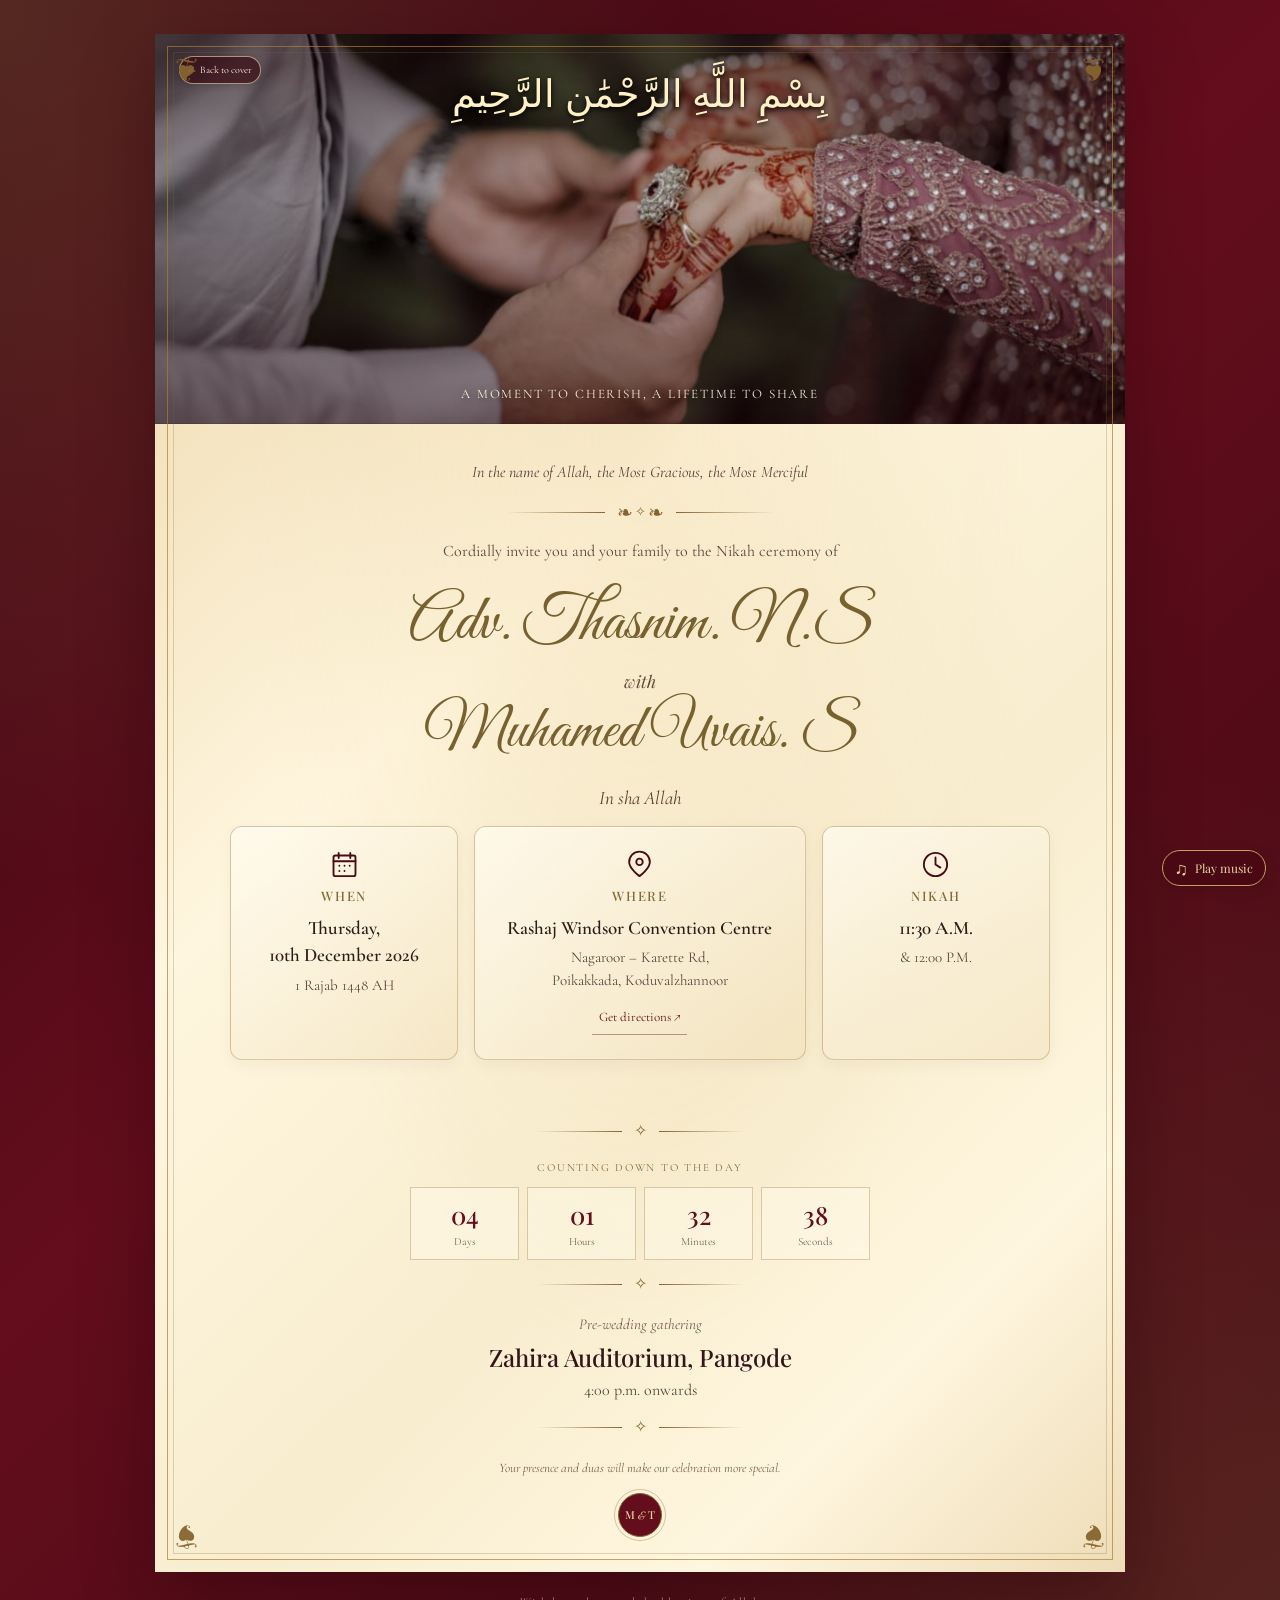
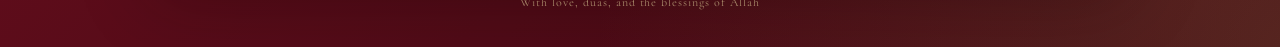
==== commit b64832e9: "Update background music source in invitation.html" ====
--- a/invitation.html
+++ b/invitation.html
@@ -135,7 +135,7 @@
 <!-- Background wedding music -->
 <audio id="invitationMusic" loop preload="auto" playsinline>
   <source
-    src="https://afsal-exe.github.io/WeddingInvitationSS/music/background.mp3"
+    src="https://azee03.github.io/Wedding-Invitation-card/music/background.mp3"
     type="audio/mpeg"
   />
 </audio>
--- a/style.css
+++ b/style.css
@@ -531,3 +531,189 @@
     margin-bottom: 7px;
   }
 }
+
+/* Floating background music button */
+.music-toggle {
+  position: fixed;
+  z-index: 100;
+  right: 14px;
+  bottom: max(14px, env(safe-area-inset-bottom));
+
+  display: inline-flex;
+  align-items: center;
+  justify-content: center;
+  gap: 7px;
+
+  min-height: 36px;
+  padding: 7px 12px;
+
+  border: 1px solid var(--gold);
+  border-radius: 30px;
+
+  background: rgba(74, 9, 21, 0.94);
+  color: var(--gold-light);
+
+  font-family: var(--display);
+  font-size: 12px;
+  cursor: pointer;
+
+  box-shadow: 0 4px 14px rgba(35, 4, 12, 0.2);
+  backdrop-filter: blur(8px);
+}
+
+.music-toggle > span:first-child {
+  font-size: 18px;
+  line-height: 1;
+}
+
+.music-toggle.is-playing {
+  border-color: var(--gold-light);
+  background: rgba(100, 13, 28, 0.97);
+}
+
+.music-toggle:focus-visible {
+  outline: 2px solid var(--gold-dark);
+  outline-offset: 3px;
+}
+
+@media (max-width: 650px) {
+  .music-toggle {
+    right: 10px;
+    bottom: max(12px, env(safe-area-inset-bottom));
+    min-height: 34px;
+    padding: 7px 10px;
+    font-size: 11px;
+  }
+}
+
+
+/* =========================================
+   INVITATION PAGE OPENING ANIMATION
+   Triggered when index.html opens invitation.html
+   ========================================= */
+
+/* The complete invitation gently appears */
+body.invitation-page:not(.page-leaving) .invitation-paper {
+  transform-origin: top center;
+  animation: weddingLetterOpen 850ms cubic-bezier(0.22, 0.75, 0.25, 1) both;
+}
+
+/* Wedding photo softly zooms into position */
+body.invitation-page:not(.page-leaving) .hero-image {
+  transform-origin: center center;
+  animation: weddingPhotoReveal 1.3s ease-out both;
+}
+
+/* Dark photo overlay appears gently */
+body.invitation-page:not(.page-leaving) .hero-overlay {
+  animation: weddingOverlayReveal 800ms ease-out both;
+}
+
+/* Invitation details rise into view */
+body.invitation-page:not(.page-leaving) .invitation-header {
+  animation: weddingDetailsReveal 650ms ease-out 180ms both;
+}
+
+body.invitation-page:not(.page-leaving) .couple-section {
+  animation: weddingDetailsReveal 650ms ease-out 300ms both;
+}
+
+body.invitation-page:not(.page-leaving) .insha-line {
+  animation: weddingDetailsReveal 550ms ease-out 400ms both;
+}
+
+body.invitation-page:not(.page-leaving) .event-grid {
+  animation: weddingDetailsReveal 650ms ease-out 450ms both;
+}
+
+body.invitation-page:not(.page-leaving) .countdown-section {
+  animation: weddingDetailsReveal 650ms ease-out 550ms both;
+}
+
+body.invitation-page:not(.page-leaving) .gathering-section {
+  animation: weddingDetailsReveal 650ms ease-out 650ms both;
+}
+
+body.invitation-page:not(.page-leaving) .invitation-footer {
+  animation: weddingDetailsReveal 650ms ease-out 750ms both;
+}
+
+/* Keyframes */
+
+@keyframes weddingLetterOpen {
+  0% {
+    opacity: 0;
+    transform: translateY(24px) scale(0.975);
+  }
+
+  100% {
+    opacity: 1;
+    transform: translateY(0) scale(1);
+  }
+}
+
+@keyframes weddingPhotoReveal {
+  0% {
+    opacity: 0.65;
+    transform: scale(1.09);
+  }
+
+  100% {
+    opacity: 1;
+    transform: scale(1);
+  }
+}
+
+@keyframes weddingOverlayReveal {
+  from {
+    opacity: 0.4;
+  }
+
+  to {
+    opacity: 1;
+  }
+}
+
+@keyframes weddingDetailsReveal {
+  from {
+    opacity: 0;
+    transform: translateY(16px);
+  }
+
+  to {
+    opacity: 1;
+    transform: translateY(0);
+  }
+}
+
+/* On short phone screens, keep the animation lightweight */
+@media (max-width: 650px) {
+  body.invitation-page:not(.page-leaving) .invitation-paper {
+    animation-duration: 650ms;
+  }
+
+  body.invitation-page:not(.page-leaving) .hero-image {
+    animation-duration: 900ms;
+  }
+}
+
+/* Respect visitors who prefer reduced motion */
+@media (prefers-reduced-motion: reduce) {
+  body.invitation-page .invitation-paper,
+  body.invitation-page .hero-image,
+  body.invitation-page .hero-overlay,
+  body.invitation-page .invitation-header,
+  body.invitation-page .couple-section,
+  body.invitation-page .insha-line,
+  body.invitation-page .event-grid,
+  body.invitation-page .countdown-section,
+  body.invitation-page .gathering-section,
+  body.invitation-page .invitation-footer {
+    animation: none !important;
+    opacity: 1 !important;
+    transform: none !important;
+    filter: none !important;
+  }
+}
+
+
